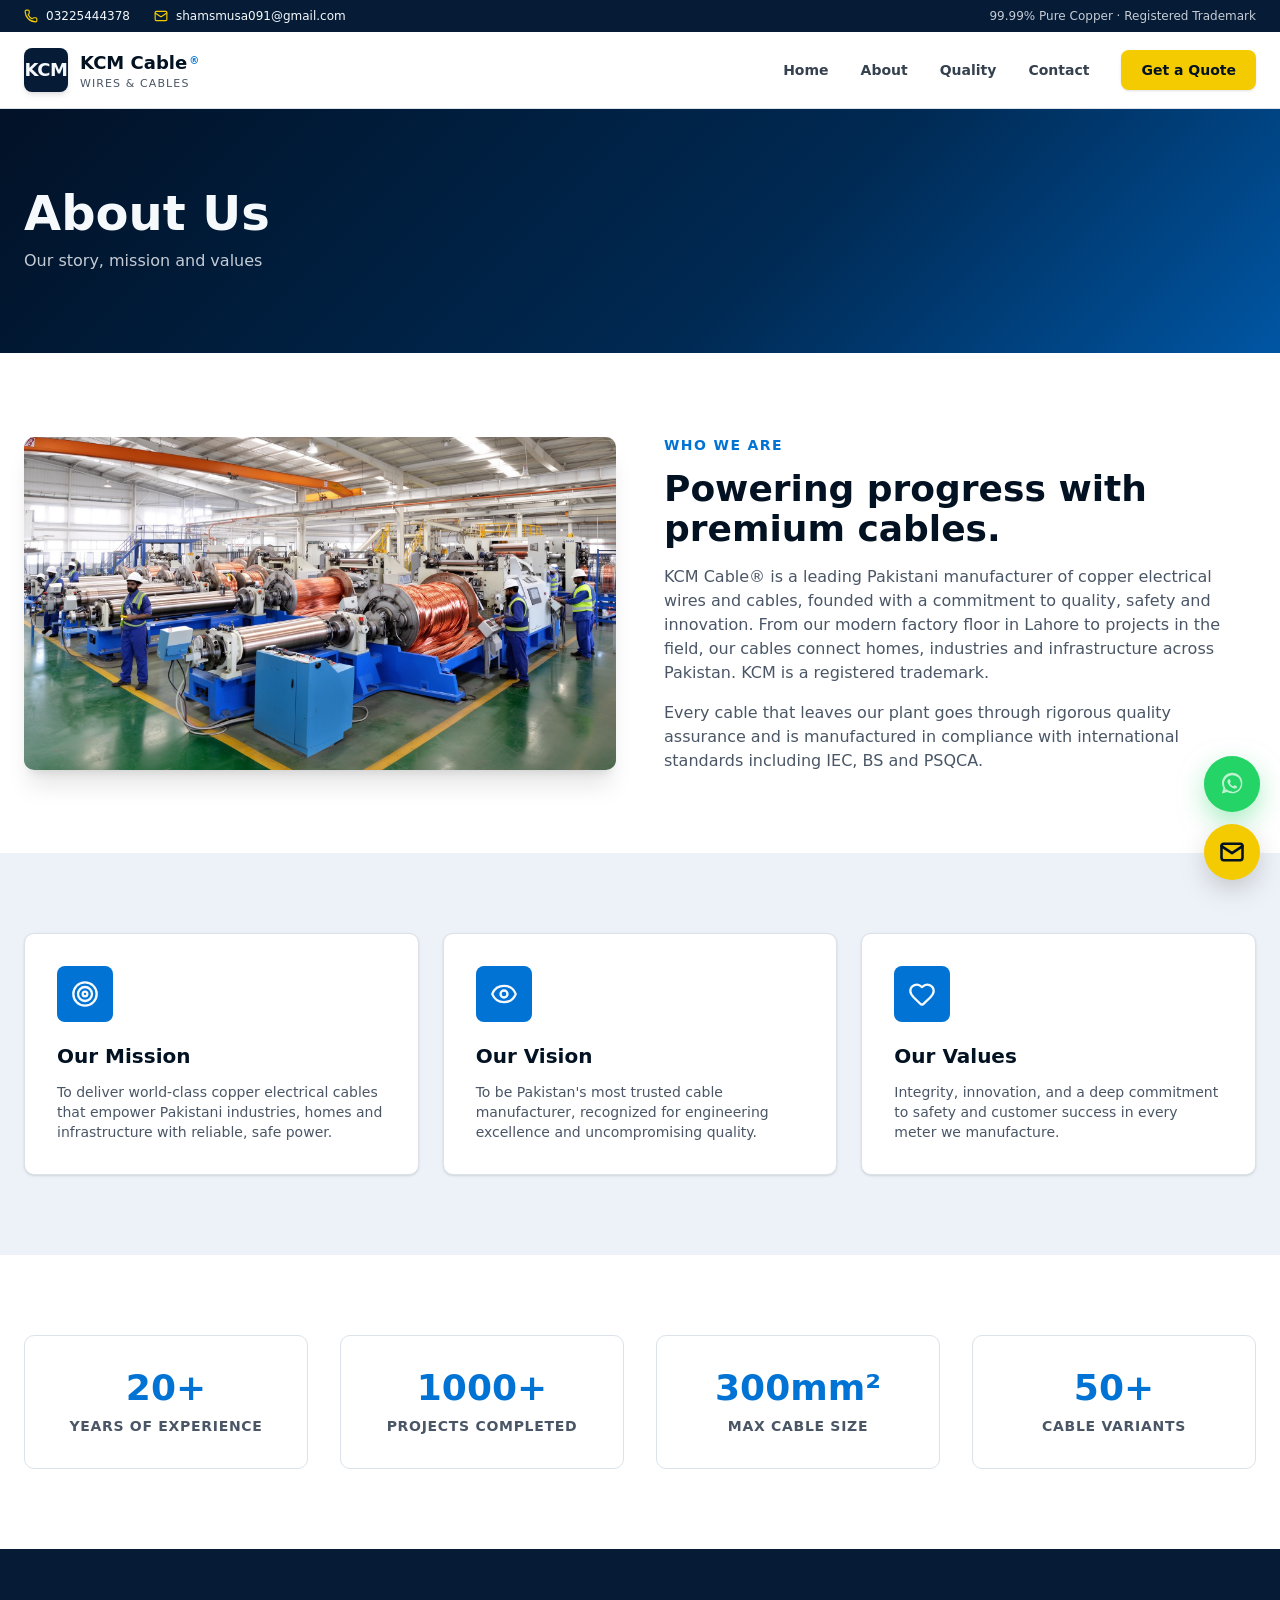
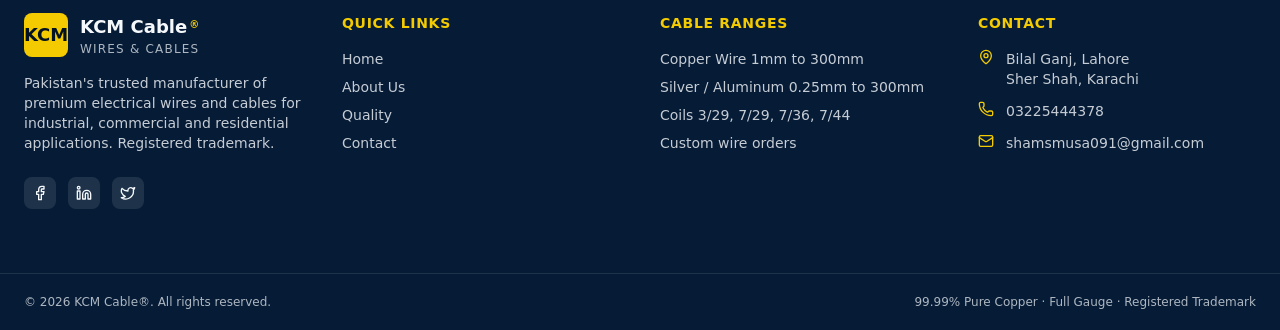
==== about.html @ 4ae83567 "Add files via upload" ====
<!DOCTYPE html>
<html lang="en" data-tsd-source="/src/routes/__root.tsx:65:5"><head data-tsd-source="/src/routes/__root.tsx:66:7"><meta charset="utf-8"><meta name="viewport" content="width=device-width, initial-scale=1"><title>About KCM Cable® — Our Story &amp; Mission</title><meta name="author" content="Lovable"><meta name="google-site-verification" content="dXcrU3qrMHnXOo8D0hvcqdh7m6MIV_Lym0tZk9ZbYNw"><meta property="og:type" content="website"><meta name="twitter:card" content="summary"><meta name="twitter:site" content="@Lovable"><meta name="description" content="Learn about KCM Cable® — over two decades manufacturing premium copper wires and cables in Pakistan for industrial, commercial and residential customers."><meta property="og:title" content="About KCM Cable®"><meta property="og:description" content="Over two decades of premium cable manufacturing."><meta property="og:image" content="assets/factory.jpg"><link rel="icon" type="image/png" href="assets/favicon.png"><link rel="stylesheet" href="styles.css"></head><body data-tsd-source="/src/routes/__root.tsx:69:7"><!--$--><div class="min-h-screen bg-background" data-tsd-source="/src/routes/about.tsx:26:5"><header class="sticky top-0 z-50 w-full" data-tsd-source="/src/components/site-header.tsx:18:5"><div class="hidden bg-primary text-primary-foreground md:block" data-tsd-source="/src/components/site-header.tsx:20:7"><div class="mx-auto flex max-w-7xl items-center justify-between px-6 py-2 text-xs" data-tsd-source="/src/components/site-header.tsx:21:9"><div class="flex items-center gap-6" data-tsd-source="/src/components/site-header.tsx:22:11"><span class="flex items-center gap-2" data-tsd-source="/src/components/site-header.tsx:23:13"><svg xmlns="http://www.w3.org/2000/svg" width="24" height="24" viewBox="0 0 24 24" fill="none" stroke="currentColor" stroke-width="2" stroke-linecap="round" stroke-linejoin="round" class="lucide lucide-phone h-3.5 w-3.5 text-accent" aria-hidden="true" data-tsd-source="/src/components/site-header.tsx:24:15"><path d="M13.832 16.568a1 1 0 0 0 1.213-.303l.355-.465A2 2 0 0 1 17 15h3a2 2 0 0 1 2 2v3a2 2 0 0 1-2 2A18 18 0 0 1 2 4a2 2 0 0 1 2-2h3a2 2 0 0 1 2 2v3a2 2 0 0 1-.8 1.6l-.468.351a1 1 0 0 0-.292 1.233 14 14 0 0 0 6.392 6.384"></path></svg>03225444378</span><span class="flex items-center gap-2" data-tsd-source="/src/components/site-header.tsx:27:13"><svg xmlns="http://www.w3.org/2000/svg" width="24" height="24" viewBox="0 0 24 24" fill="none" stroke="currentColor" stroke-width="2" stroke-linecap="round" stroke-linejoin="round" class="lucide lucide-mail h-3.5 w-3.5 text-accent" aria-hidden="true" data-tsd-source="/src/components/site-header.tsx:28:15"><path d="m22 7-8.991 5.727a2 2 0 0 1-2.009 0L2 7"></path><rect x="2" y="4" width="20" height="16" rx="2"></rect></svg>shamsmusa091@gmail.com</span></div><span class="text-primary-foreground/80" data-tsd-source="/src/components/site-header.tsx:32:11">99.99% Pure Copper · Registered Trademark</span></div></div><div class="border-b border-border bg-background/95 backdrop-blur supports-[backdrop-filter]:bg-background/80" data-tsd-source="/src/components/site-header.tsx:39:7"><div class="mx-auto flex max-w-7xl items-center justify-between px-6 py-4" data-tsd-source="/src/components/site-header.tsx:40:9"><a data-tsd-source="/src/components/site-header.tsx:41:11" href="index.html" class="flex items-center gap-3"><div class="flex h-11 w-11 items-center justify-center rounded-md bg-primary text-primary-foreground shadow-md" data-tsd-source="/src/components/site-header.tsx:42:13"><span class="text-lg font-black tracking-tight" data-tsd-source="/src/components/site-header.tsx:43:15">KCM</span></div><div class="leading-tight" data-tsd-source="/src/components/site-header.tsx:45:13"><div class="text-lg font-bold text-foreground" data-tsd-source="/src/components/site-header.tsx:46:15">KCM Cable<sup class="ml-0.5 text-[10px] font-bold text-brand" data-tsd-source="/src/components/site-header.tsx:47:26">®</sup></div><div class="text-[11px] uppercase tracking-widest text-muted-foreground" data-tsd-source="/src/components/site-header.tsx:49:15">Wires &amp; Cables</div></div></a><nav class="hidden items-center gap-8 lg:flex" data-tsd-source="/src/components/site-header.tsx:55:11"><a data-tsd-source="/src/components/site-header.tsx:57:15" href="index.html" class="text-sm font-semibold text-foreground/80 transition-colors hover:text-brand">Home</a><a data-tsd-source="/src/components/site-header.tsx:57:15" class="text-sm font-semibold text-foreground/80 transition-colors hover:text-brand text-brand" href="about.html" data-status="active" aria-current="page">About</a><a data-tsd-source="/src/components/site-header.tsx:57:15" href="quality.html" class="text-sm font-semibold text-foreground/80 transition-colors hover:text-brand">Quality</a><a data-tsd-source="/src/components/site-header.tsx:57:15" href="contact.html" class="text-sm font-semibold text-foreground/80 transition-colors hover:text-brand">Contact</a><a data-tsd-source="/src/components/site-header.tsx:67:13" href="quote.html" class="rounded-md bg-accent px-5 py-2.5 text-sm font-bold text-accent-foreground shadow-sm transition-all hover:brightness-95">Get a Quote</a></nav><button type="button" aria-label="Toggle menu" class="rounded-md p-2 text-foreground lg:hidden" data-tsd-source="/src/components/site-header.tsx:75:11"><svg xmlns="http://www.w3.org/2000/svg" width="24" height="24" viewBox="0 0 24 24" fill="none" stroke="currentColor" stroke-width="2" stroke-linecap="round" stroke-linejoin="round" class="lucide lucide-menu h-6 w-6" aria-hidden="true" data-tsd-source="/src/components/site-header.tsx:81:49"><path d="M4 5h16"></path><path d="M4 12h16"></path><path d="M4 19h16"></path></svg></button></div></div></header><section class="text-primary-foreground" style="background:var(--gradient-hero)" data-tsd-source="/src/routes/about.tsx:87:5"><div class="mx-auto max-w-7xl px-6 py-16 md:py-20" data-tsd-source="/src/routes/about.tsx:91:7"><h1 class="text-4xl font-black md:text-5xl" data-tsd-source="/src/routes/about.tsx:92:9">About Us</h1><p class="mt-3 text-primary-foreground/80" data-tsd-source="/src/routes/about.tsx:93:9">Our story, mission and values</p></div></section><section class="mx-auto max-w-7xl px-6 py-20" data-tsd-source="/src/routes/about.tsx:30:7"><div class="grid items-center gap-12 lg:grid-cols-2" data-tsd-source="/src/routes/about.tsx:31:9"><img src="assets/factory.jpg" alt="Factory" loading="lazy" width="1600" height="900" class="rounded-lg shadow-xl" data-tsd-source="/src/routes/about.tsx:32:11"><div data-tsd-source="/src/routes/about.tsx:40:11"><span class="text-sm font-bold uppercase tracking-widest text-brand" data-tsd-source="/src/routes/about.tsx:41:13">Who We Are</span><h2 class="mt-3 text-3xl font-black text-foreground md:text-4xl" data-tsd-source="/src/routes/about.tsx:44:13">Powering progress with premium cables.</h2><p class="mt-4 text-muted-foreground" data-tsd-source="/src/routes/about.tsx:47:13">KCM Cable® is a leading Pakistani manufacturer of copper electrical wires and cables, founded with a commitment to quality, safety and innovation. From our modern factory floor in Lahore to projects in the field, our cables connect homes, industries and infrastructure across Pakistan. KCM is a registered trademark.</p><p class="mt-4 text-muted-foreground" data-tsd-source="/src/routes/about.tsx:54:13">Every cable that leaves our plant goes through rigorous quality assurance and is manufactured in compliance with international standards including IEC, BS and PSQCA.</p></div></div></section><section class="bg-secondary" data-tsd-source="/src/routes/about.tsx:63:7"><div class="mx-auto grid max-w-7xl gap-6 px-6 py-20 md:grid-cols-3" data-tsd-source="/src/routes/about.tsx:64:9"><div class="rounded-lg border border-border bg-card p-8 shadow-sm" data-tsd-source="/src/routes/about.tsx:101:5"><div class="flex h-14 w-14 items-center justify-center rounded-md bg-brand text-brand-foreground" data-tsd-source="/src/routes/about.tsx:102:7"><svg xmlns="http://www.w3.org/2000/svg" width="24" height="24" viewBox="0 0 24 24" fill="none" stroke="currentColor" stroke-width="2" stroke-linecap="round" stroke-linejoin="round" class="lucide lucide-target h-7 w-7" aria-hidden="true"><circle cx="12" cy="12" r="10"></circle><circle cx="12" cy="12" r="6"></circle><circle cx="12" cy="12" r="2"></circle></svg></div><h3 class="mt-5 text-xl font-bold text-foreground" data-tsd-source="/src/routes/about.tsx:105:7">Our Mission</h3><p class="mt-3 text-sm text-muted-foreground" data-tsd-source="/src/routes/about.tsx:106:7">To deliver world-class copper electrical cables that empower Pakistani industries, homes and infrastructure with reliable, safe power.</p></div><div class="rounded-lg border border-border bg-card p-8 shadow-sm" data-tsd-source="/src/routes/about.tsx:101:5"><div class="flex h-14 w-14 items-center justify-center rounded-md bg-brand text-brand-foreground" data-tsd-source="/src/routes/about.tsx:102:7"><svg xmlns="http://www.w3.org/2000/svg" width="24" height="24" viewBox="0 0 24 24" fill="none" stroke="currentColor" stroke-width="2" stroke-linecap="round" stroke-linejoin="round" class="lucide lucide-eye h-7 w-7" aria-hidden="true"><path d="M2.062 12.348a1 1 0 0 1 0-.696 10.75 10.75 0 0 1 19.876 0 1 1 0 0 1 0 .696 10.75 10.75 0 0 1-19.876 0"></path><circle cx="12" cy="12" r="3"></circle></svg></div><h3 class="mt-5 text-xl font-bold text-foreground" data-tsd-source="/src/routes/about.tsx:105:7">Our Vision</h3><p class="mt-3 text-sm text-muted-foreground" data-tsd-source="/src/routes/about.tsx:106:7">To be Pakistan's most trusted cable manufacturer, recognized for engineering excellence and uncompromising quality.</p></div><div class="rounded-lg border border-border bg-card p-8 shadow-sm" data-tsd-source="/src/routes/about.tsx:101:5"><div class="flex h-14 w-14 items-center justify-center rounded-md bg-brand text-brand-foreground" data-tsd-source="/src/routes/about.tsx:102:7"><svg xmlns="http://www.w3.org/2000/svg" width="24" height="24" viewBox="0 0 24 24" fill="none" stroke="currentColor" stroke-width="2" stroke-linecap="round" stroke-linejoin="round" class="lucide lucide-heart h-7 w-7" aria-hidden="true"><path d="M2 9.5a5.5 5.5 0 0 1 9.591-3.676.56.56 0 0 0 .818 0A5.49 5.49 0 0 1 22 9.5c0 2.29-1.5 4-3 5.5l-5.492 5.313a2 2 0 0 1-3 .019L5 15c-1.5-1.5-3-3.2-3-5.5"></path></svg></div><h3 class="mt-5 text-xl font-bold text-foreground" data-tsd-source="/src/routes/about.tsx:105:7">Our Values</h3><p class="mt-3 text-sm text-muted-foreground" data-tsd-source="/src/routes/about.tsx:106:7">Integrity, innovation, and a deep commitment to safety and customer success in every meter we manufacture.</p></div></div></section><section class="mx-auto max-w-7xl px-6 py-20" data-tsd-source="/src/routes/about.tsx:71:7"><div class="grid gap-8 text-center md:grid-cols-4" data-tsd-source="/src/routes/about.tsx:72:9"><div class="rounded-lg border border-border bg-card p-8" data-tsd-source="/src/routes/about.tsx:113:5"><div class="text-4xl font-black text-brand" data-tsd-source="/src/routes/about.tsx:114:7">20+</div><div class="mt-2 text-sm font-semibold uppercase tracking-wider text-muted-foreground" data-tsd-source="/src/routes/about.tsx:115:7">Years of Experience</div></div><div class="rounded-lg border border-border bg-card p-8" data-tsd-source="/src/routes/about.tsx:113:5"><div class="text-4xl font-black text-brand" data-tsd-source="/src/routes/about.tsx:114:7">1000+</div><div class="mt-2 text-sm font-semibold uppercase tracking-wider text-muted-foreground" data-tsd-source="/src/routes/about.tsx:115:7">Projects Completed</div></div><div class="rounded-lg border border-border bg-card p-8" data-tsd-source="/src/routes/about.tsx:113:5"><div class="text-4xl font-black text-brand" data-tsd-source="/src/routes/about.tsx:114:7">300mm²</div><div class="mt-2 text-sm font-semibold uppercase tracking-wider text-muted-foreground" data-tsd-source="/src/routes/about.tsx:115:7">Max Cable Size</div></div><div class="rounded-lg border border-border bg-card p-8" data-tsd-source="/src/routes/about.tsx:113:5"><div class="text-4xl font-black text-brand" data-tsd-source="/src/routes/about.tsx:114:7">50+</div><div class="mt-2 text-sm font-semibold uppercase tracking-wider text-muted-foreground" data-tsd-source="/src/routes/about.tsx:115:7">Cable Variants</div></div></div></section><footer class="bg-primary text-primary-foreground" data-tsd-source="/src/components/site-footer.tsx:8:5"><div class="mx-auto grid max-w-7xl gap-10 px-6 py-16 md:grid-cols-4" data-tsd-source="/src/components/site-footer.tsx:9:7"><div class="space-y-4" data-tsd-source="/src/components/site-footer.tsx:10:9"><div class="flex items-center gap-3" data-tsd-source="/src/components/site-footer.tsx:11:11"><div class="flex h-11 w-11 items-center justify-center rounded-md bg-accent text-accent-foreground" data-tsd-source="/src/components/site-footer.tsx:12:13"><span class="text-lg font-black" data-tsd-source="/src/components/site-footer.tsx:13:15">KCM</span></div><div data-tsd-source="/src/components/site-footer.tsx:15:13"><div class="text-lg font-bold" data-tsd-source="/src/components/site-footer.tsx:16:15">KCM Cable<sup class="ml-0.5 text-[10px] font-bold text-accent" data-tsd-source="/src/components/site-footer.tsx:17:26">®</sup></div><div class="text-xs uppercase tracking-widest text-primary-foreground/70" data-tsd-source="/src/components/site-footer.tsx:19:15">Wires &amp; Cables</div></div></div><p class="text-sm text-primary-foreground/80" data-tsd-source="/src/components/site-footer.tsx:24:11">Pakistan's trusted manufacturer of premium electrical wires and cables for industrial, commercial and residential applications. Registered trademark.</p><div class="flex gap-3 pt-2" data-tsd-source="/src/components/site-footer.tsx:28:11"><a href="#" aria-label="Facebook" class="rounded-md bg-white/10 p-2 hover:bg-accent hover:text-accent-foreground transition-colors" data-tsd-source="/src/components/site-footer.tsx:29:13"><svg xmlns="http://www.w3.org/2000/svg" width="24" height="24" viewBox="0 0 24 24" fill="none" stroke="currentColor" stroke-width="2" stroke-linecap="round" stroke-linejoin="round" class="lucide lucide-facebook h-4 w-4" aria-hidden="true" data-tsd-source="/src/components/site-footer.tsx:30:15"><path d="M18 2h-3a5 5 0 0 0-5 5v3H7v4h3v8h4v-8h3l1-4h-4V7a1 1 0 0 1 1-1h3z"></path></svg></a><a href="#" aria-label="LinkedIn" class="rounded-md bg-white/10 p-2 hover:bg-accent hover:text-accent-foreground transition-colors" data-tsd-source="/src/components/site-footer.tsx:32:13"><svg xmlns="http://www.w3.org/2000/svg" width="24" height="24" viewBox="0 0 24 24" fill="none" stroke="currentColor" stroke-width="2" stroke-linecap="round" stroke-linejoin="round" class="lucide lucide-linkedin h-4 w-4" aria-hidden="true" data-tsd-source="/src/components/site-footer.tsx:33:15"><path d="M16 8a6 6 0 0 1 6 6v7h-4v-7a2 2 0 0 0-2-2 2 2 0 0 0-2 2v7h-4v-7a6 6 0 0 1 6-6z"></path><rect width="4" height="12" x="2" y="9"></rect><circle cx="4" cy="4" r="2"></circle></svg></a><a href="#" aria-label="Twitter" class="rounded-md bg-white/10 p-2 hover:bg-accent hover:text-accent-foreground transition-colors" data-tsd-source="/src/components/site-footer.tsx:35:13"><svg xmlns="http://www.w3.org/2000/svg" width="24" height="24" viewBox="0 0 24 24" fill="none" stroke="currentColor" stroke-width="2" stroke-linecap="round" stroke-linejoin="round" class="lucide lucide-twitter h-4 w-4" aria-hidden="true" data-tsd-source="/src/components/site-footer.tsx:36:15"><path d="M22 4s-.7 2.1-2 3.4c1.6 10-9.4 17.3-18 11.6 2.2.1 4.4-.6 6-2C3 15.5.5 9.6 3 5c2.2 2.6 5.6 4.1 9 4-.9-4.2 4-6.6 7-3.8 1.1 0 3-1.2 3-1.2z"></path></svg></a></div></div><div data-tsd-source="/src/components/site-footer.tsx:41:9"><h3 class="mb-4 text-sm font-bold uppercase tracking-wider text-accent" data-tsd-source="/src/components/site-footer.tsx:42:11">Quick Links</h3><ul class="space-y-2 text-sm text-primary-foreground/80" data-tsd-source="/src/components/site-footer.tsx:45:11"><li data-tsd-source="/src/components/site-footer.tsx:46:13"><a data-tsd-source="/src/components/site-footer.tsx:46:17" href="index.html" class="hover:text-accent">Home</a></li><li data-tsd-source="/src/components/site-footer.tsx:47:13"><a data-tsd-source="/src/components/site-footer.tsx:47:17" class="hover:text-accent active" href="about.html" data-status="active" aria-current="page">About Us</a></li><li data-tsd-source="/src/components/site-footer.tsx:48:13"><a data-tsd-source="/src/components/site-footer.tsx:48:17" href="quality.html" class="hover:text-accent">Quality</a></li><li data-tsd-source="/src/components/site-footer.tsx:49:13"><a data-tsd-source="/src/components/site-footer.tsx:49:17" href="contact.html" class="hover:text-accent">Contact</a></li></ul></div><div data-tsd-source="/src/components/site-footer.tsx:53:9"><h3 class="mb-4 text-sm font-bold uppercase tracking-wider text-accent" data-tsd-source="/src/components/site-footer.tsx:54:11">Cable Ranges</h3><ul class="space-y-2 text-sm text-primary-foreground/80" data-tsd-source="/src/components/site-footer.tsx:57:11"><li data-tsd-source="/src/components/site-footer.tsx:58:13">Copper Wire 1mm to 300mm</li><li data-tsd-source="/src/components/site-footer.tsx:59:13">Silver / Aluminum 0.25mm to 300mm</li><li data-tsd-source="/src/components/site-footer.tsx:60:13">Coils 3/29, 7/29, 7/36, 7/44</li><li data-tsd-source="/src/components/site-footer.tsx:61:13">Custom wire orders</li></ul></div><div data-tsd-source="/src/components/site-footer.tsx:65:9"><h3 class="mb-4 text-sm font-bold uppercase tracking-wider text-accent" data-tsd-source="/src/components/site-footer.tsx:66:11">Contact</h3><ul class="space-y-3 text-sm text-primary-foreground/80" data-tsd-source="/src/components/site-footer.tsx:69:11"><li class="flex gap-3" data-tsd-source="/src/components/site-footer.tsx:70:13"><svg xmlns="http://www.w3.org/2000/svg" width="24" height="24" viewBox="0 0 24 24" fill="none" stroke="currentColor" stroke-width="2" stroke-linecap="round" stroke-linejoin="round" class="lucide lucide-map-pin h-4 w-4 shrink-0 text-accent" aria-hidden="true" data-tsd-source="/src/components/site-footer.tsx:71:15"><path d="M20 10c0 4.993-5.539 10.193-7.399 11.799a1 1 0 0 1-1.202 0C9.539 20.193 4 14.993 4 10a8 8 0 0 1 16 0"></path><circle cx="12" cy="10" r="3"></circle></svg><span data-tsd-source="/src/components/site-footer.tsx:72:15">Bilal Ganj, Lahore<br data-tsd-source="/src/components/site-footer.tsx:74:45">Sher Shah, Karachi</span></li><li class="flex gap-3" data-tsd-source="/src/components/site-footer.tsx:77:13"><svg xmlns="http://www.w3.org/2000/svg" width="24" height="24" viewBox="0 0 24 24" fill="none" stroke="currentColor" stroke-width="2" stroke-linecap="round" stroke-linejoin="round" class="lucide lucide-phone h-4 w-4 shrink-0 text-accent" aria-hidden="true" data-tsd-source="/src/components/site-footer.tsx:78:15"><path d="M13.832 16.568a1 1 0 0 0 1.213-.303l.355-.465A2 2 0 0 1 17 15h3a2 2 0 0 1 2 2v3a2 2 0 0 1-2 2A18 18 0 0 1 2 4a2 2 0 0 1 2-2h3a2 2 0 0 1 2 2v3a2 2 0 0 1-.8 1.6l-.468.351a1 1 0 0 0-.292 1.233 14 14 0 0 0 6.392 6.384"></path></svg>03225444378</li><li class="flex gap-3" data-tsd-source="/src/components/site-footer.tsx:81:13"><svg xmlns="http://www.w3.org/2000/svg" width="24" height="24" viewBox="0 0 24 24" fill="none" stroke="currentColor" stroke-width="2" stroke-linecap="round" stroke-linejoin="round" class="lucide lucide-mail h-4 w-4 shrink-0 text-accent" aria-hidden="true" data-tsd-source="/src/components/site-footer.tsx:82:15"><path d="m22 7-8.991 5.727a2 2 0 0 1-2.009 0L2 7"></path><rect x="2" y="4" width="20" height="16" rx="2"></rect></svg>shamsmusa091@gmail.com</li></ul></div></div><div class="border-t border-white/10" data-tsd-source="/src/components/site-footer.tsx:89:7"><div class="mx-auto flex max-w-7xl flex-col items-center justify-between gap-2 px-6 py-5 text-xs text-primary-foreground/70 md:flex-row" data-tsd-source="/src/components/site-footer.tsx:90:9"><span data-tsd-source="/src/components/site-footer.tsx:91:11">© <!-- -->2026<!-- --> <!-- -->KCM Cable®<!-- -->. All rights reserved.</span><span data-tsd-source="/src/components/site-footer.tsx:92:11">99.99% Pure Copper · Full Gauge · Registered Trademark</span></div></div></footer></div><!--/$--><div class="fixed bottom-5 right-5 z-50 flex flex-col gap-3" data-tsd-source="/src/components/whatsapp-button.tsx:14:5"><a href="https://wa.me/923225444378?text=Hello%20KCM%20Cable%2C%20I'd%20like%20to%20enquire%20about%20your%20wires." target="_blank" rel="noopener noreferrer" aria-label="Chat on WhatsApp" class="relative flex h-14 w-14 items-center justify-center rounded-full bg-[#25D366] text-white shadow-2xl transition-transform hover:scale-110" style="box-shadow:0 10px 30px -5px rgba(37,211,102,0.6)" data-tsd-source="/src/components/whatsapp-button.tsx:15:7"><svg viewBox="0 0 32 32" class="h-7 w-7" fill="currentColor" aria-hidden="true" data-tsd-source="/src/components/whatsapp-button.tsx:24:9"><path d="M19.11 17.205c-.372 0-1.088 1.39-1.518 1.39a.63.63 0 0 1-.315-.1c-.802-.402-1.504-.817-2.163-1.447-.545-.516-1.146-1.29-1.46-1.963a.426.426 0 0 1-.073-.215c0-.33.99-.945.99-1.49 0-.143-.73-2.09-.832-2.335-.143-.372-.214-.487-.6-.487-.187 0-.36-.043-.53-.043-.302 0-.53.115-.746.315-.688.645-1.032 1.318-1.06 2.264v.114c-.015.99.472 1.977 1.017 2.78 1.23 1.82 2.506 3.41 4.554 4.34.616.287 2.035.888 2.722.888.817 0 2.15-.515 2.478-1.318.13-.33.187-.66.13-1.046-.13-.5-2.078-1.46-2.593-1.46zM16.222 24.5c-2.65 0-5.07-1.073-6.815-2.823L7.5 23.027l1.18-1.85a9.617 9.617 0 0 1-1.84-5.673c0-5.31 4.32-9.626 9.62-9.626 2.586 0 5.013 1.005 6.838 2.832a9.567 9.567 0 0 1 2.84 6.815c-.005 5.31-4.32 9.605-9.916 9.605zm0-21.225c-6.408 0-11.62 5.21-11.62 11.617 0 2.05.54 4.06 1.564 5.83l-1.79 6.103 6.244-1.625a11.55 11.55 0 0 0 5.604 1.43c6.408 0 11.62-5.214 11.62-11.625S22.62 3.275 16.22 3.275z" data-tsd-source="/src/components/whatsapp-button.tsx:25:11"></path></svg><span class="absolute inline-flex h-full w-full animate-ping rounded-full bg-[#25D366] opacity-30" data-tsd-source="/src/components/whatsapp-button.tsx:27:9"></span></a><a href="mailto:shamsmusa091@gmail.com?subject=Enquiry%20%E2%80%94%20KCM%20Cable&amp;body=Hello%20KCM%20Cable%2C%20I'd%20like%20to%20enquire%20about%20your%20wires." aria-label="Email us" class="relative flex h-14 w-14 items-center justify-center rounded-full bg-accent text-accent-foreground shadow-2xl transition-transform hover:scale-110" style="box-shadow:0 10px 30px -5px rgba(0,0,0,0.25)" data-tsd-source="/src/components/whatsapp-button.tsx:29:7"><svg viewBox="0 0 24 24" class="h-7 w-7" fill="none" stroke="currentColor" stroke-width="2.2" stroke-linecap="round" stroke-linejoin="round" aria-hidden="true" data-tsd-source="/src/components/whatsapp-button.tsx:36:9"><rect x="3" y="5" width="18" height="14" rx="2" data-tsd-source="/src/components/whatsapp-button.tsx:37:11"></rect><path d="m3 7 9 6 9-6" data-tsd-source="/src/components/whatsapp-button.tsx:38:11"></path></svg></a></div></body></html>
---- styles.css ----
@layer properties {
  @supports (((-webkit-hyphens: none)) and (not (margin-trim: inline))) or ((-moz-orient: inline) and (not (color: rgb(from red r g b)))) {
  *, ::before, ::after, ::backdrop { --tw-translate-x: 0; --tw-translate-y: 0; --tw-translate-z: 0; --tw-rotate-x: initial; --tw-rotate-y: initial; --tw-rotate-z: initial; --tw-skew-x: initial; --tw-skew-y: initial; --tw-space-y-reverse: 0; --tw-space-x-reverse: 0; --tw-border-style: solid; --tw-leading: initial; --tw-font-weight: initial; --tw-tracking: initial; --tw-ordinal: initial; --tw-slashed-zero: initial; --tw-numeric-figure: initial; --tw-numeric-spacing: initial; --tw-numeric-fraction: initial; --tw-shadow: 0 0 #0000; --tw-shadow-color: initial; --tw-shadow-alpha: 100%; --tw-inset-shadow: 0 0 #0000; --tw-inset-shadow-color: initial; --tw-inset-shadow-alpha: 100%; --tw-ring-color: initial; --tw-ring-shadow: 0 0 #0000; --tw-inset-ring-color: initial; --tw-inset-ring-shadow: 0 0 #0000; --tw-ring-inset: initial; --tw-ring-offset-width: 0px; --tw-ring-offset-color: #fff; --tw-ring-offset-shadow: 0 0 #0000; --tw-outline-style: solid; --tw-backdrop-blur: initial; --tw-backdrop-brightness: initial; --tw-backdrop-contrast: initial; --tw-backdrop-grayscale: initial; --tw-backdrop-hue-rotate: initial; --tw-backdrop-invert: initial; --tw-backdrop-opacity: initial; --tw-backdrop-saturate: initial; --tw-backdrop-sepia: initial; --tw-duration: initial; --tw-ease: initial; --tw-scale-x: 1; --tw-scale-y: 1; --tw-scale-z: 1; --tw-content: ""; --tw-blur: initial; --tw-brightness: initial; --tw-contrast: initial; --tw-grayscale: initial; --tw-hue-rotate: initial; --tw-invert: initial; --tw-opacity: initial; --tw-saturate: initial; --tw-sepia: initial; --tw-drop-shadow: initial; --tw-drop-shadow-color: initial; --tw-drop-shadow-alpha: 100%; --tw-drop-shadow-size: initial; --tw-animation-delay: 0s; --tw-animation-direction: normal; --tw-animation-duration: initial; --tw-animation-fill-mode: none; --tw-animation-iteration-count: 1; --tw-enter-blur: 0; --tw-enter-opacity: 1; --tw-enter-rotate: 0; --tw-enter-scale: 1; --tw-enter-translate-x: 0; --tw-enter-translate-y: 0; --tw-exit-blur: 0; --tw-exit-opacity: 1; --tw-exit-rotate: 0; --tw-exit-scale: 1; --tw-exit-translate-x: 0; --tw-exit-translate-y: 0; }
}
}
@layer theme {
  :root, :host { --font-sans: ui-sans-serif, system-ui, sans-serif, "Apple Color Emoji",
      "Segoe UI Emoji", "Segoe UI Symbol", "Noto Color Emoji"; --font-mono: ui-monospace, SFMono-Regular, Menlo, Monaco, Consolas, "Liberation Mono",
      "Courier New", monospace; --color-black: #000; --color-white: #fff; --spacing: .25rem; --container-sm: 24rem; --container-md: 28rem; --container-lg: 32rem; --container-2xl: 42rem; --container-3xl: 48rem; --container-4xl: 56rem; --container-6xl: 72rem; --container-7xl: 80rem; --text-xs: .75rem; --text-xs--line-height: calc(1 / .75); --text-sm: .875rem; --text-sm--line-height: calc(1.25 / .875); --text-base: 1rem; --text-base--line-height: calc(1.5 / 1); --text-lg: 1.125rem; --text-lg--line-height: calc(1.75 / 1.125); --text-xl: 1.25rem; --text-xl--line-height: calc(1.75 / 1.25); --text-2xl: 1.5rem; --text-2xl--line-height: calc(2 / 1.5); --text-3xl: 1.875rem; --text-3xl--line-height: calc(2.25 / 1.875); --text-4xl: 2.25rem; --text-4xl--line-height: calc(2.5 / 2.25); --text-5xl: 3rem; --text-5xl--line-height: 1; --text-6xl: 3.75rem; --text-6xl--line-height: 1; --text-7xl: 4.5rem; --text-7xl--line-height: 1; --font-weight-normal: 400; --font-weight-medium: 500; --font-weight-semibold: 600; --font-weight-bold: 700; --font-weight-black: 900; --tracking-tight: -.025em; --tracking-wider: .05em; --tracking-widest: .1em; --leading-tight: 1.25; --leading-relaxed: 1.625; --ease-in-out: cubic-bezier(.4, 0, .2, 1); --animate-spin: spin 1s linear infinite; --animate-ping: ping 1s cubic-bezier(0, 0, .2, 1) infinite; --animate-pulse: pulse 2s cubic-bezier(.4, 0, .6, 1) infinite; --aspect-video: 16 / 9; --default-transition-duration: .15s; --default-transition-timing-function: cubic-bezier(.4, 0, .2, 1); --default-font-family: var(--font-sans); --default-mono-font-family: var(--font-mono); --color-background: var(--background); --color-foreground: var(--foreground); --color-border: var(--border); }
}
@layer base {
  *, ::after, ::before, ::backdrop { box-sizing: border-box; border: 0px solid; margin: 0px; padding: 0px; }
  ::file-selector-button { box-sizing: border-box; border: 0px solid; margin: 0px; padding: 0px; }
  html, :host { text-size-adjust: 100%; tab-size: 4; line-height: 1.5; font-family: var(--default-font-family, ui-sans-serif, system-ui, sans-serif, "Apple Color Emoji", "Segoe UI Emoji", "Segoe UI Symbol", "Noto Color Emoji"); font-feature-settings: var(--default-font-feature-settings, normal); font-variation-settings: var(--default-font-variation-settings, normal); -webkit-tap-highlight-color: transparent; }
  hr { height: 0px; color: inherit; border-top-width: 1px; }
  abbr:where([title]) { text-decoration: underline dotted; }
  h1, h2, h3, h4, h5, h6 { font-size: inherit; font-weight: inherit; }
  a { color: inherit; text-decoration: inherit; }
  b, strong { font-weight: bolder; }
  code, kbd, samp, pre { font-family: var(--default-mono-font-family, ui-monospace, SFMono-Regular, Menlo, Monaco, Consolas, "Liberation Mono", "Courier New", monospace); font-feature-settings: var(--default-mono-font-feature-settings, normal); font-variation-settings: var(--default-mono-font-variation-settings, normal); font-size: 1em; }
  small { font-size: 80%; }
  sub, sup { vertical-align: baseline; font-size: 75%; line-height: 0; position: relative; }
  sub { bottom: -0.25em; }
  sup { top: -0.5em; }
  table { text-indent: 0px; border-color: inherit; border-collapse: collapse; }
  progress { vertical-align: baseline; }
  summary { display: list-item; }
  ol, ul, menu { list-style: none; }
  img, svg, video, canvas, audio, iframe, embed, object { vertical-align: middle; display: block; }
  img, video { max-width: 100%; height: auto; }
  button, input, select, optgroup, textarea { font: inherit; letter-spacing: inherit; color: inherit; opacity: 1; background-color: rgba(0, 0, 0, 0); border-radius: 0px; }
  ::file-selector-button { font: inherit; letter-spacing: inherit; color: inherit; opacity: 1; background-color: rgba(0, 0, 0, 0); border-radius: 0px; }
  :where(select:is([multiple], [size])) optgroup { font-weight: bolder; }
  :where(select:is([multiple], [size])) optgroup option { padding-inline-start: 20px; }
  ::file-selector-button { margin-inline-end: 4px; }
  ::placeholder { opacity: 1; }
  @supports (not ((-webkit-appearance: -apple-pay-button))) or (contain-intrinsic-size: 1px) {
  ::placeholder { color: currentcolor; }
  @supports (color: color-mix(in lab, red, red)) {
  ::placeholder { color: color-mix(in oklab, currentcolor, transparent); }
}
}
  textarea { resize: vertical; }
  ::-webkit-search-decoration { appearance: none; }
  ::-webkit-date-and-time-value { min-height: 1lh; text-align: inherit; }
  ::-webkit-datetime-edit { display: inline-flex; }
  ::-webkit-datetime-edit-fields-wrapper { padding: 0px; }
  ::-webkit-datetime-edit { padding-block: 0px; }
  ::-webkit-datetime-edit-year-field { padding-block: 0px; }
  ::-webkit-datetime-edit-month-field { padding-block: 0px; }
  ::-webkit-datetime-edit-day-field { padding-block: 0px; }
  ::-webkit-datetime-edit-hour-field { padding-block: 0px; }
  ::-webkit-datetime-edit-minute-field { padding-block: 0px; }
  ::-webkit-datetime-edit-second-field { padding-block: 0px; }
  ::-webkit-datetime-edit-millisecond-field { padding-block: 0px; }
  ::-webkit-datetime-edit-meridiem-field { padding-block: 0px; }
  ::-webkit-calendar-picker-indicator { line-height: 1; }
  button, input:where([type="button"], [type="reset"], [type="submit"]) { appearance: button; }
  ::file-selector-button { appearance: button; }
  ::-webkit-inner-spin-button { height: auto; }
  ::-webkit-outer-spin-button { height: auto; }
  [hidden]:where(:not([hidden="until-found"])) { display: none !important; }
  * { border-color: var(--color-border); }
  body { background-color: var(--color-background); color: var(--color-foreground); }
}
@layer components;
@layer utilities {
  .pointer-events-none { pointer-events: none; }
  .invisible { visibility: hidden; }
  .sr-only { clip-path: inset(50%); white-space: nowrap; border-width: 0px; width: 1px; height: 1px; margin: -1px; padding: 0px; position: absolute; overflow: hidden; }
  .absolute { position: absolute; }
  .fixed { position: fixed; }
  .relative { position: relative; }
  .sticky { position: sticky; }
  .inset-0 { inset: calc(var(--spacing) * 0); }
  .inset-x-0 { inset-inline: calc(var(--spacing) * 0); }
  .inset-y-0 { inset-block: calc(var(--spacing) * 0); }
  .start { inset-inline-start: var(--spacing); }
  .-top-12 { top: calc(var(--spacing) * -12); }
  .top-0 { top: calc(var(--spacing) * 0); }
  .top-1\.5 { top: calc(var(--spacing) * 1.5); }
  .top-1\/2 { top: 50%; }
  .top-3\.5 { top: calc(var(--spacing) * 3.5); }
  .top-4 { top: calc(var(--spacing) * 4); }
  .top-\[1px\] { top: 1px; }
  .top-\[50\%\] { top: 50%; }
  .top-\[60\%\] { top: 60%; }
  .top-full { top: 100%; }
  .-right-12 { right: calc(var(--spacing) * -12); }
  .right-0 { right: calc(var(--spacing) * 0); }
  .right-1 { right: calc(var(--spacing) * 1); }
  .right-2 { right: calc(var(--spacing) * 2); }
  .right-3 { right: calc(var(--spacing) * 3); }
  .right-4 { right: calc(var(--spacing) * 4); }
  .right-5 { right: calc(var(--spacing) * 5); }
  .-bottom-6 { bottom: calc(var(--spacing) * -6); }
  .-bottom-12 { bottom: calc(var(--spacing) * -12); }
  .bottom-0 { bottom: calc(var(--spacing) * 0); }
  .bottom-5 { bottom: calc(var(--spacing) * 5); }
  .-left-6 { left: calc(var(--spacing) * -6); }
  .-left-12 { left: calc(var(--spacing) * -12); }
  .left-0 { left: calc(var(--spacing) * 0); }
  .left-1\/2 { left: 50%; }
  .left-2 { left: calc(var(--spacing) * 2); }
  .left-\[50\%\] { left: 50%; }
  .z-10 { z-index: 10; }
  .z-20 { z-index: 20; }
  .z-50 { z-index: 50; }
  .z-\[1\] { z-index: 1; }
  .-mx-1 { margin-inline: calc(var(--spacing) * -1); }
  .mx-2 { margin-inline: calc(var(--spacing) * 2); }
  .mx-3\.5 { margin-inline: calc(var(--spacing) * 3.5); }
  .mx-auto { margin-inline: auto; }
  .my-0\.5 { margin-block: calc(var(--spacing) * .5); }
  .my-1 { margin-block: calc(var(--spacing) * 1); }
  .-mt-4 { margin-top: calc(var(--spacing) * -4); }
  .mt-0\.5 { margin-top: calc(var(--spacing) * .5); }
  .mt-1 { margin-top: calc(var(--spacing) * 1); }
  .mt-1\.5 { margin-top: calc(var(--spacing) * 1.5); }
  .mt-2 { margin-top: calc(var(--spacing) * 2); }
  .mt-3 { margin-top: calc(var(--spacing) * 3); }
  .mt-4 { margin-top: calc(var(--spacing) * 4); }
  .mt-5 { margin-top: calc(var(--spacing) * 5); }
  .mt-6 { margin-top: calc(var(--spacing) * 6); }
  .mt-8 { margin-top: calc(var(--spacing) * 8); }
  .mt-10 { margin-top: calc(var(--spacing) * 10); }
  .mt-12 { margin-top: calc(var(--spacing) * 12); }
  .mt-16 { margin-top: calc(var(--spacing) * 16); }
  .mt-24 { margin-top: calc(var(--spacing) * 24); }
  .mt-auto { margin-top: auto; }
  .mr-2 { margin-right: calc(var(--spacing) * 2); }
  .mb-1 { margin-bottom: calc(var(--spacing) * 1); }
  .mb-3 { margin-bottom: calc(var(--spacing) * 3); }
  .mb-4 { margin-bottom: calc(var(--spacing) * 4); }
  .mb-6 { margin-bottom: calc(var(--spacing) * 6); }
  .mb-8 { margin-bottom: calc(var(--spacing) * 8); }
  .-ml-4 { margin-left: calc(var(--spacing) * -4); }
  .ml-0\.5 { margin-left: calc(var(--spacing) * .5); }
  .ml-1 { margin-left: calc(var(--spacing) * 1); }
  .ml-3 { margin-left: calc(var(--spacing) * 3); }
  .ml-auto { margin-left: auto; }
  .block { display: block; }
  .flex { display: flex; }
  .grid { display: grid; }
  .hidden { display: none; }
  .inline-flex { display: inline-flex; }
  .table { display: table; }
  .aspect-\[4\/3\] { aspect-ratio: 4 / 3; }
  .aspect-square { aspect-ratio: 1 / 1; }
  .aspect-video { aspect-ratio: var(--aspect-video); }
  .size-\(--cell-size\) { width: var(--cell-size); height: var(--cell-size); }
  .size-4 { width: calc(var(--spacing) * 4); height: calc(var(--spacing) * 4); }
  .h-\(--cell-size\) { height: var(--cell-size); }
  .h-1\.5 { height: calc(var(--spacing) * 1.5); }
  .h-2 { height: calc(var(--spacing) * 2); }
  .h-2\.5 { height: calc(var(--spacing) * 2.5); }
  .h-3 { height: calc(var(--spacing) * 3); }
  .h-3\.5 { height: calc(var(--spacing) * 3.5); }
  .h-4 { height: calc(var(--spacing) * 4); }
  .h-5 { height: calc(var(--spacing) * 5); }
  .h-6 { height: calc(var(--spacing) * 6); }
  .h-7 { height: calc(var(--spacing) * 7); }
  .h-8 { height: calc(var(--spacing) * 8); }
  .h-9 { height: calc(var(--spacing) * 9); }
  .h-10 { height: calc(var(--spacing) * 10); }
  .h-11 { height: calc(var(--spacing) * 11); }
  .h-12 { height: calc(var(--spacing) * 12); }
  .h-14 { height: calc(var(--spacing) * 14); }
  .h-16 { height: calc(var(--spacing) * 16); }
  .h-\[1px\] { height: 1px; }
  .h-\[var\(--radix-navigation-menu-viewport-height\)\] { height: var(--radix-navigation-menu-viewport-height); }
  .h-\[var\(--radix-select-trigger-height\)\] { height: var(--radix-select-trigger-height); }
  .h-auto { height: auto; }
  .h-full { height: 100%; }
  .h-px { height: 1px; }
  .h-svh { height: 100svh; }
  .max-h-\(--radix-context-menu-content-available-height\) { max-height: var(--radix-context-menu-content-available-height); }
  .max-h-\(--radix-select-content-available-height\) { max-height: var(--radix-select-content-available-height); }
  .max-h-40 { max-height: calc(var(--spacing) * 40); }
  .max-h-\[300px\] { max-height: 300px; }
  .max-h-\[var\(--radix-dropdown-menu-content-available-height\)\] { max-height: var(--radix-dropdown-menu-content-available-height); }
  .min-h-0 { min-height: calc(var(--spacing) * 0); }
  .min-h-\[60px\] { min-height: 60px; }
  .min-h-screen { min-height: 100vh; }
  .min-h-svh { min-height: 100svh; }
  .w-\(--cell-size\) { width: var(--cell-size); }
  .w-\(--sidebar-width\) { width: var(--sidebar-width); }
  .w-0 { width: calc(var(--spacing) * 0); }
  .w-1 { width: calc(var(--spacing) * 1); }
  .w-2 { width: calc(var(--spacing) * 2); }
  .w-2\.5 { width: calc(var(--spacing) * 2.5); }
  .w-3 { width: calc(var(--spacing) * 3); }
  .w-3\.5 { width: calc(var(--spacing) * 3.5); }
  .w-3\/4 { width: 75%; }
  .w-4 { width: calc(var(--spacing) * 4); }
  .w-5 { width: calc(var(--spacing) * 5); }
  .w-6 { width: calc(var(--spacing) * 6); }
  .w-7 { width: calc(var(--spacing) * 7); }
  .w-8 { width: calc(var(--spacing) * 8); }
  .w-9 { width: calc(var(--spacing) * 9); }
  .w-10 { width: calc(var(--spacing) * 10); }
  .w-11 { width: calc(var(--spacing) * 11); }
  .w-12 { width: calc(var(--spacing) * 12); }
  .w-14 { width: calc(var(--spacing) * 14); }
  .w-16 { width: calc(var(--spacing) * 16); }
  .w-64 { width: calc(var(--spacing) * 64); }
  .w-72 { width: calc(var(--spacing) * 72); }
  .w-\[1px\] { width: 1px; }
  .w-\[100px\] { width: 100px; }
  .w-auto { width: auto; }
  .w-fit { width: fit-content; }
  .w-full { width: 100%; }
  .w-max { width: max-content; }
  .w-px { width: 1px; }
  .max-w-\(--skeleton-width\) { max-width: var(--skeleton-width); }
  .max-w-2xl { max-width: var(--container-2xl); }
  .max-w-3xl { max-width: var(--container-3xl); }
  .max-w-4xl { max-width: var(--container-4xl); }
  .max-w-6xl { max-width: var(--container-6xl); }
  .max-w-7xl { max-width: var(--container-7xl); }
  .max-w-lg { max-width: var(--container-lg); }
  .max-w-max { max-width: max-content; }
  .max-w-md { max-width: var(--container-md); }
  .min-w-\(--cell-size\) { min-width: var(--cell-size); }
  .min-w-0 { min-width: calc(var(--spacing) * 0); }
  .min-w-5 { min-width: calc(var(--spacing) * 5); }
  .min-w-8 { min-width: calc(var(--spacing) * 8); }
  .min-w-9 { min-width: calc(var(--spacing) * 9); }
  .min-w-10 { min-width: calc(var(--spacing) * 10); }
  .min-w-\[8rem\] { min-width: 8rem; }
  .min-w-\[12rem\] { min-width: 12rem; }
  .min-w-\[var\(--radix-select-trigger-width\)\] { min-width: var(--radix-select-trigger-width); }
  .flex-1 { flex: 1 1 0%; }
  .shrink-0 { flex-shrink: 0; }
  .grow { flex-grow: 1; }
  .grow-0 { flex-grow: 0; }
  .basis-full { flex-basis: 100%; }
  .caption-bottom { caption-side: bottom; }
  .border-collapse { border-collapse: collapse; }
  .origin-\(--radix-context-menu-content-transform-origin\) { transform-origin: var(--radix-context-menu-content-transform-origin); }
  .origin-\(--radix-dropdown-menu-content-transform-origin\) { transform-origin: var(--radix-dropdown-menu-content-transform-origin); }
  .origin-\(--radix-hover-card-content-transform-origin\) { transform-origin: var(--radix-hover-card-content-transform-origin); }
  .origin-\(--radix-menubar-content-transform-origin\) { transform-origin: var(--radix-menubar-content-transform-origin); }
  .origin-\(--radix-popover-content-transform-origin\) { transform-origin: var(--radix-popover-content-transform-origin); }
  .origin-\(--radix-select-content-transform-origin\) { transform-origin: var(--radix-select-content-transform-origin); }
  .origin-\(--radix-tooltip-content-transform-origin\) { transform-origin: var(--radix-tooltip-content-transform-origin); }
  .-translate-x-1\/2 { --tw-translate-x: calc(calc(1 / 2 * 100%) * -1); translate: var(--tw-translate-x) var(--tw-translate-y); }
  .-translate-x-px { --tw-translate-x: -1px; translate: var(--tw-translate-x) var(--tw-translate-y); }
  .translate-x-\[-50\%\] { --tw-translate-x: -50%; translate: var(--tw-translate-x) var(--tw-translate-y); }
  .translate-x-px { --tw-translate-x: 1px; translate: var(--tw-translate-x) var(--tw-translate-y); }
  .-translate-y-1\/2 { --tw-translate-y: calc(calc(1 / 2 * 100%) * -1); translate: var(--tw-translate-x) var(--tw-translate-y); }
  .translate-y-\[-50\%\] { --tw-translate-y: -50%; translate: var(--tw-translate-x) var(--tw-translate-y); }
  .rotate-45 { rotate: 45deg; }
  .rotate-90 { rotate: 90deg; }
  .transform { transform: var(--tw-rotate-x, ) var(--tw-rotate-y, ) var(--tw-rotate-z, ) var(--tw-skew-x, ) var(--tw-skew-y, ); }
  .animate-caret-blink { animation: 1.25s ease-out 0s infinite normal none running caret-blink; }
  .animate-in { animation: enter var(--tw-animation-duration, var(--tw-duration, .15s))var(--tw-ease, ease)var(--tw-animation-delay, 0s)var(--tw-animation-iteration-count, 1)var(--tw-animation-direction, normal)var(--tw-animation-fill-mode, none); }
  .animate-ping { animation: var(--animate-ping); }
  .animate-pulse { animation: var(--animate-pulse); }
  .animate-spin { animation: var(--animate-spin); }
  .cursor-default { cursor: default; }
  .cursor-not-allowed { cursor: not-allowed; }
  .cursor-pointer { cursor: pointer; }
  .touch-none { touch-action: none; }
  .list-none { list-style-type: none; }
  .grid-cols-2 { grid-template-columns: repeat(2, minmax(0px, 1fr)); }
  .grid-cols-3 { grid-template-columns: repeat(3, minmax(0px, 1fr)); }
  .flex-col { flex-direction: column; }
  .flex-col-reverse { flex-direction: column-reverse; }
  .flex-row { flex-direction: row; }
  .flex-wrap { flex-wrap: wrap; }
  .place-content-center { place-content: center; }
  .items-baseline { align-items: baseline; }
  .items-center { align-items: center; }
  .items-end { align-items: flex-end; }
  .items-start { align-items: flex-start; }
  .items-stretch { align-items: stretch; }
  .justify-between { justify-content: space-between; }
  .justify-center { justify-content: center; }
  .gap-1 { gap: calc(var(--spacing) * 1); }
  .gap-1\.5 { gap: calc(var(--spacing) * 1.5); }
  .gap-2 { gap: calc(var(--spacing) * 2); }
  .gap-3 { gap: calc(var(--spacing) * 3); }
  .gap-4 { gap: calc(var(--spacing) * 4); }
  .gap-6 { gap: calc(var(--spacing) * 6); }
  .gap-8 { gap: calc(var(--spacing) * 8); }
  .gap-10 { gap: calc(var(--spacing) * 10); }
  .gap-12 { gap: calc(var(--spacing) * 12); }
  :where(.space-y-1\.5 > :not(:last-child)) { --tw-space-y-reverse: 0; margin-block-start: calc(calc(var(--spacing) * 1.5) * var(--tw-space-y-reverse)); margin-block-end: calc(calc(var(--spacing) * 1.5) * calc(1 - var(--tw-space-y-reverse))); }
  :where(.space-y-2 > :not(:last-child)) { --tw-space-y-reverse: 0; margin-block-start: calc(calc(var(--spacing) * 2) * var(--tw-space-y-reverse)); margin-block-end: calc(calc(var(--spacing) * 2) * calc(1 - var(--tw-space-y-reverse))); }
  :where(.space-y-3 > :not(:last-child)) { --tw-space-y-reverse: 0; margin-block-start: calc(calc(var(--spacing) * 3) * var(--tw-space-y-reverse)); margin-block-end: calc(calc(var(--spacing) * 3) * calc(1 - var(--tw-space-y-reverse))); }
  :where(.space-y-4 > :not(:last-child)) { --tw-space-y-reverse: 0; margin-block-start: calc(calc(var(--spacing) * 4) * var(--tw-space-y-reverse)); margin-block-end: calc(calc(var(--spacing) * 4) * calc(1 - var(--tw-space-y-reverse))); }
  :where(.space-y-6 > :not(:last-child)) { --tw-space-y-reverse: 0; margin-block-start: calc(calc(var(--spacing) * 6) * var(--tw-space-y-reverse)); margin-block-end: calc(calc(var(--spacing) * 6) * calc(1 - var(--tw-space-y-reverse))); }
  :where(.space-y-10 > :not(:last-child)) { --tw-space-y-reverse: 0; margin-block-start: calc(calc(var(--spacing) * 10) * var(--tw-space-y-reverse)); margin-block-end: calc(calc(var(--spacing) * 10) * calc(1 - var(--tw-space-y-reverse))); }
  :where(.space-x-1 > :not(:last-child)) { --tw-space-x-reverse: 0; margin-inline-start: calc(calc(var(--spacing) * 1) * var(--tw-space-x-reverse)); margin-inline-end: calc(calc(var(--spacing) * 1) * calc(1 - var(--tw-space-x-reverse))); }
  .overflow-auto { overflow: auto; }
  .overflow-hidden { overflow: hidden; }
  .overflow-x-hidden { overflow-x: hidden; }
  .overflow-y-auto { overflow-y: auto; }
  .rounded-\[2px\] { border-radius: 2px; }
  .rounded-\[inherit\] { border-radius: inherit; }
  .rounded-full { border-radius: 3.40282e+38px; }
  .rounded-lg { border-radius: var(--radius); }
  .rounded-md { border-radius: calc(var(--radius) - 2px); }
  .rounded-none { border-radius: 0px; }
  .rounded-sm { border-radius: calc(var(--radius) - 4px); }
  .rounded-xl { border-radius: calc(var(--radius) + 4px); }
  .rounded-t-\[10px\] { border-top-left-radius: 10px; border-top-right-radius: 10px; }
  .rounded-l-md { border-top-left-radius: calc(var(--radius) - 2px); border-bottom-left-radius: calc(var(--radius) - 2px); }
  .rounded-tl-sm { border-top-left-radius: calc(var(--radius) - 4px); }
  .rounded-r-md { border-top-right-radius: calc(var(--radius) - 2px); border-bottom-right-radius: calc(var(--radius) - 2px); }
  .border { border-style: var(--tw-border-style); border-width: 1px; }
  .border-2 { border-style: var(--tw-border-style); border-width: 2px; }
  .border-\[1\.5px\] { border-style: var(--tw-border-style); border-width: 1.5px; }
  .border-y { border-block-style: var(--tw-border-style); border-block-width: 1px; }
  .border-t { border-top-style: var(--tw-border-style); border-top-width: 1px; }
  .border-r { border-right-style: var(--tw-border-style); border-right-width: 1px; }
  .border-b { border-bottom-style: var(--tw-border-style); border-bottom-width: 1px; }
  .border-l { border-left-style: var(--tw-border-style); border-left-width: 1px; }
  .border-dashed { --tw-border-style: dashed; border-style: dashed; }
  .border-\(--color-border\) { border-color: var(--color-border); }
  .border-accent\/40 { border-color: var(--accent); }
  @supports (color: color-mix(in lab, red, red)) {
  .border-accent\/40 { border-color: color-mix(in oklab, var(--accent) 40%, transparent); }
}
  .border-border { border-color: var(--border); }
  .border-border\/50 { border-color: var(--border); }
  @supports (color: color-mix(in lab, red, red)) {
  .border-border\/50 { border-color: color-mix(in oklab, var(--border) 50%, transparent); }
}
  .border-brand { border-color: var(--brand); }
  .border-brand\/20 { border-color: var(--brand); }
  @supports (color: color-mix(in lab, red, red)) {
  .border-brand\/20 { border-color: color-mix(in oklab, var(--brand) 20%, transparent); }
}
  .border-destructive\/30 { border-color: var(--destructive); }
  @supports (color: color-mix(in lab, red, red)) {
  .border-destructive\/30 { border-color: color-mix(in oklab, var(--destructive) 30%, transparent); }
}
  .border-destructive\/50 { border-color: var(--destructive); }
  @supports (color: color-mix(in lab, red, red)) {
  .border-destructive\/50 { border-color: color-mix(in oklab, var(--destructive) 50%, transparent); }
}
  .border-input { border-color: var(--input); }
  .border-primary { border-color: var(--primary); }
  .border-primary-foreground\/30 { border-color: var(--primary-foreground); }
  @supports (color: color-mix(in lab, red, red)) {
  .border-primary-foreground\/30 { border-color: color-mix(in oklab, var(--primary-foreground) 30%, transparent); }
}
  .border-primary\/50 { border-color: var(--primary); }
  @supports (color: color-mix(in lab, red, red)) {
  .border-primary\/50 { border-color: color-mix(in oklab, var(--primary) 50%, transparent); }
}
  .border-sidebar-border { border-color: var(--sidebar-border); }
  .border-transparent { border-color: rgba(0, 0, 0, 0); }
  .border-white\/10 { border-color: rgba(255, 255, 255, 0.1); }
  @supports (color: color-mix(in lab, red, red)) {
  .border-white\/10 { border-color: color-mix(in oklab, var(--color-white) 10%, transparent); }
}
  .border-white\/15 { border-color: rgba(255, 255, 255, 0.15); }
  @supports (color: color-mix(in lab, red, red)) {
  .border-white\/15 { border-color: color-mix(in oklab, var(--color-white) 15%, transparent); }
}
  .border-t-transparent { border-top-color: rgba(0, 0, 0, 0); }
  .border-l-transparent { border-left-color: rgba(0, 0, 0, 0); }
  .bg-\(--color-bg\) { background-color: var(--color-bg); }
  .bg-\[\#25D366\] { background-color: rgb(37, 211, 102); }
  .bg-accent { background-color: var(--accent); }
  .bg-accent\/10 { background-color: var(--accent); }
  @supports (color: color-mix(in lab, red, red)) {
  .bg-accent\/10 { background-color: color-mix(in oklab, var(--accent) 10%, transparent); }
}
  .bg-background { background-color: var(--background); }
  .bg-background\/95 { background-color: var(--background); }
  @supports (color: color-mix(in lab, red, red)) {
  .bg-background\/95 { background-color: color-mix(in oklab, var(--background) 95%, transparent); }
}
  .bg-black\/80 { background-color: rgba(0, 0, 0, 0.8); }
  @supports (color: color-mix(in lab, red, red)) {
  .bg-black\/80 { background-color: color-mix(in oklab, var(--color-black) 80%, transparent); }
}
  .bg-border { background-color: var(--border); }
  .bg-brand { background-color: var(--brand); }
  .bg-brand\/10 { background-color: var(--brand); }
  @supports (color: color-mix(in lab, red, red)) {
  .bg-brand\/10 { background-color: color-mix(in oklab, var(--brand) 10%, transparent); }
}
  .bg-card { background-color: var(--card); }
  .bg-destructive { background-color: var(--destructive); }
  .bg-destructive\/10 { background-color: var(--destructive); }
  @supports (color: color-mix(in lab, red, red)) {
  .bg-destructive\/10 { background-color: color-mix(in oklab, var(--destructive) 10%, transparent); }
}
  .bg-foreground { background-color: var(--foreground); }
  .bg-muted { background-color: var(--muted); }
  .bg-muted\/50 { background-color: var(--muted); }
  @supports (color: color-mix(in lab, red, red)) {
  .bg-muted\/50 { background-color: color-mix(in oklab, var(--muted) 50%, transparent); }
}
  .bg-popover { background-color: var(--popover); }
  .bg-primary { background-color: var(--primary); }
  .bg-primary\/10 { background-color: var(--primary); }
  @supports (color: color-mix(in lab, red, red)) {
  .bg-primary\/10 { background-color: color-mix(in oklab, var(--primary) 10%, transparent); }
}
  .bg-primary\/20 { background-color: var(--primary); }
  @supports (color: color-mix(in lab, red, red)) {
  .bg-primary\/20 { background-color: color-mix(in oklab, var(--primary) 20%, transparent); }
}
  .bg-secondary { background-color: var(--secondary); }
  .bg-secondary\/40 { background-color: var(--secondary); }
  @supports (color: color-mix(in lab, red, red)) {
  .bg-secondary\/40 { background-color: color-mix(in oklab, var(--secondary) 40%, transparent); }
}
  .bg-sidebar { background-color: var(--sidebar); }
  .bg-sidebar-border { background-color: var(--sidebar-border); }
  .bg-transparent { background-color: rgba(0, 0, 0, 0); }
  .bg-white\/10 { background-color: rgba(255, 255, 255, 0.1); }
  @supports (color: color-mix(in lab, red, red)) {
  .bg-white\/10 { background-color: color-mix(in oklab, var(--color-white) 10%, transparent); }
}
  .fill-current { fill: currentcolor; }
  .fill-primary { fill: var(--primary); }
  .object-cover { object-fit: cover; }
  .p-0 { padding: calc(var(--spacing) * 0); }
  .p-1 { padding: calc(var(--spacing) * 1); }
  .p-2 { padding: calc(var(--spacing) * 2); }
  .p-3 { padding: calc(var(--spacing) * 3); }
  .p-4 { padding: calc(var(--spacing) * 4); }
  .p-5 { padding: calc(var(--spacing) * 5); }
  .p-6 { padding: calc(var(--spacing) * 6); }
  .p-8 { padding: calc(var(--spacing) * 8); }
  .p-10 { padding: calc(var(--spacing) * 10); }
  .p-\[1px\] { padding: 1px; }
  .px-\(--cell-size\) { padding-inline: var(--cell-size); }
  .px-1 { padding-inline: calc(var(--spacing) * 1); }
  .px-1\.5 { padding-inline: calc(var(--spacing) * 1.5); }
  .px-2 { padding-inline: calc(var(--spacing) * 2); }
  .px-2\.5 { padding-inline: calc(var(--spacing) * 2.5); }
  .px-3 { padding-inline: calc(var(--spacing) * 3); }
  .px-4 { padding-inline: calc(var(--spacing) * 4); }
  .px-5 { padding-inline: calc(var(--spacing) * 5); }
  .px-6 { padding-inline: calc(var(--spacing) * 6); }
  .px-8 { padding-inline: calc(var(--spacing) * 8); }
  .py-0\.5 { padding-block: calc(var(--spacing) * .5); }
  .py-1 { padding-block: calc(var(--spacing) * 1); }
  .py-1\.5 { padding-block: calc(var(--spacing) * 1.5); }
  .py-2 { padding-block: calc(var(--spacing) * 2); }
  .py-2\.5 { padding-block: calc(var(--spacing) * 2.5); }
  .py-3 { padding-block: calc(var(--spacing) * 3); }
  .py-4 { padding-block: calc(var(--spacing) * 4); }
  .py-5 { padding-block: calc(var(--spacing) * 5); }
  .py-6 { padding-block: calc(var(--spacing) * 6); }
  .py-8 { padding-block: calc(var(--spacing) * 8); }
  .py-10 { padding-block: calc(var(--spacing) * 10); }
  .py-12 { padding-block: calc(var(--spacing) * 12); }
  .py-14 { padding-block: calc(var(--spacing) * 14); }
  .py-16 { padding-block: calc(var(--spacing) * 16); }
  .py-20 { padding-block: calc(var(--spacing) * 20); }
  .py-24 { padding-block: calc(var(--spacing) * 24); }
  .py-32 { padding-block: calc(var(--spacing) * 32); }
  .pt-0 { padding-top: calc(var(--spacing) * 0); }
  .pt-2 { padding-top: calc(var(--spacing) * 2); }
  .pt-3 { padding-top: calc(var(--spacing) * 3); }
  .pt-4 { padding-top: calc(var(--spacing) * 4); }
  .pt-8 { padding-top: calc(var(--spacing) * 8); }
  .pr-1 { padding-right: calc(var(--spacing) * 1); }
  .pr-2 { padding-right: calc(var(--spacing) * 2); }
  .pr-2\.5 { padding-right: calc(var(--spacing) * 2.5); }
  .pr-8 { padding-right: calc(var(--spacing) * 8); }
  .pb-3 { padding-bottom: calc(var(--spacing) * 3); }
  .pb-4 { padding-bottom: calc(var(--spacing) * 4); }
  .pl-2 { padding-left: calc(var(--spacing) * 2); }
  .pl-2\.5 { padding-left: calc(var(--spacing) * 2.5); }
  .pl-4 { padding-left: calc(var(--spacing) * 4); }
  .pl-8 { padding-left: calc(var(--spacing) * 8); }
  .text-center { text-align: center; }
  .text-left { text-align: left; }
  .align-middle { vertical-align: middle; }
  .font-mono { font-family: var(--font-mono); }
  .text-2xl { font-size: var(--text-2xl); line-height: var(--tw-leading, var(--text-2xl--line-height)); }
  .text-3xl { font-size: var(--text-3xl); line-height: var(--tw-leading, var(--text-3xl--line-height)); }
  .text-4xl { font-size: var(--text-4xl); line-height: var(--tw-leading, var(--text-4xl--line-height)); }
  .text-7xl { font-size: var(--text-7xl); line-height: var(--tw-leading, var(--text-7xl--line-height)); }
  .text-base { font-size: var(--text-base); line-height: var(--tw-leading, var(--text-base--line-height)); }
  .text-lg { font-size: var(--text-lg); line-height: var(--tw-leading, var(--text-lg--line-height)); }
  .text-sm { font-size: var(--text-sm); line-height: var(--tw-leading, var(--text-sm--line-height)); }
  .text-xl { font-size: var(--text-xl); line-height: var(--tw-leading, var(--text-xl--line-height)); }
  .text-xs { font-size: var(--text-xs); line-height: var(--tw-leading, var(--text-xs--line-height)); }
  .text-\[0\.8rem\] { font-size: 0.8rem; }
  .text-\[10px\] { font-size: 10px; }
  .text-\[11px\] { font-size: 11px; }
  .leading-none { --tw-leading: 1; line-height: 1; }
  .leading-tight { --tw-leading: var(--leading-tight); line-height: var(--leading-tight); }
  .font-black { --tw-font-weight: var(--font-weight-black); font-weight: var(--font-weight-black); }
  .font-bold { --tw-font-weight: var(--font-weight-bold); font-weight: var(--font-weight-bold); }
  .font-medium { --tw-font-weight: var(--font-weight-medium); font-weight: var(--font-weight-medium); }
  .font-normal { --tw-font-weight: var(--font-weight-normal); font-weight: var(--font-weight-normal); }
  .font-semibold { --tw-font-weight: var(--font-weight-semibold); font-weight: var(--font-weight-semibold); }
  .tracking-tight { --tw-tracking: var(--tracking-tight); letter-spacing: var(--tracking-tight); }
  .tracking-wider { --tw-tracking: var(--tracking-wider); letter-spacing: var(--tracking-wider); }
  .tracking-widest { --tw-tracking: var(--tracking-widest); letter-spacing: var(--tracking-widest); }
  .break-words { overflow-wrap: break-word; }
  .whitespace-nowrap { white-space: nowrap; }
  .text-accent { color: var(--accent); }
  .text-accent-foreground { color: var(--accent-foreground); }
  .text-brand { color: var(--brand); }
  .text-brand-foreground { color: var(--brand-foreground); }
  .text-card-foreground { color: var(--card-foreground); }
  .text-current { color: currentcolor; }
  .text-destructive { color: var(--destructive); }
  .text-destructive-foreground { color: var(--destructive-foreground); }
  .text-foreground { color: var(--foreground); }
  .text-foreground\/80 { color: var(--foreground); }
  @supports (color: color-mix(in lab, red, red)) {
  .text-foreground\/80 { color: color-mix(in oklab, var(--foreground) 80%, transparent); }
}
  .text-muted-foreground { color: var(--muted-foreground); }
  .text-popover-foreground { color: var(--popover-foreground); }
  .text-primary { color: var(--primary); }
  .text-primary-foreground { color: var(--primary-foreground); }
  .text-primary-foreground\/70 { color: var(--primary-foreground); }
  @supports (color: color-mix(in lab, red, red)) {
  .text-primary-foreground\/70 { color: color-mix(in oklab, var(--primary-foreground) 70%, transparent); }
}
  .text-primary-foreground\/80 { color: var(--primary-foreground); }
  @supports (color: color-mix(in lab, red, red)) {
  .text-primary-foreground\/80 { color: color-mix(in oklab, var(--primary-foreground) 80%, transparent); }
}
  .text-primary-foreground\/85 { color: var(--primary-foreground); }
  @supports (color: color-mix(in lab, red, red)) {
  .text-primary-foreground\/85 { color: color-mix(in oklab, var(--primary-foreground) 85%, transparent); }
}
  .text-primary-foreground\/90 { color: var(--primary-foreground); }
  @supports (color: color-mix(in lab, red, red)) {
  .text-primary-foreground\/90 { color: color-mix(in oklab, var(--primary-foreground) 90%, transparent); }
}
  .text-secondary-foreground { color: var(--secondary-foreground); }
  .text-sidebar-foreground { color: var(--sidebar-foreground); }
  .text-sidebar-foreground\/70 { color: var(--sidebar-foreground); }
  @supports (color: color-mix(in lab, red, red)) {
  .text-sidebar-foreground\/70 { color: color-mix(in oklab, var(--sidebar-foreground) 70%, transparent); }
}
  .text-white { color: var(--color-white); }
  .uppercase { text-transform: uppercase; }
  .tabular-nums { --tw-numeric-spacing: tabular-nums; font-variant-numeric: var(--tw-ordinal, ) var(--tw-slashed-zero, ) var(--tw-numeric-figure, ) var(--tw-numeric-spacing, ) var(--tw-numeric-fraction, ); }
  .underline-offset-4 { text-underline-offset: 4px; }
  .opacity-0 { opacity: 0; }
  .opacity-30 { opacity: 0.3; }
  .opacity-50 { opacity: 0.5; }
  .opacity-60 { opacity: 0.6; }
  .opacity-70 { opacity: 0.7; }
  .shadow { --tw-shadow: 0 1px 3px 0 var(--tw-shadow-color, #0000001a), 0 1px 2px -1px var(--tw-shadow-color, #0000001a); box-shadow: var(--tw-inset-shadow), var(--tw-inset-ring-shadow), var(--tw-ring-offset-shadow), var(--tw-ring-shadow), var(--tw-shadow); }
  .shadow-2xl { --tw-shadow: 0 25px 50px -12px var(--tw-shadow-color, #00000040); box-shadow: var(--tw-inset-shadow), var(--tw-inset-ring-shadow), var(--tw-ring-offset-shadow), var(--tw-ring-shadow), var(--tw-shadow); }
  .shadow-\[0_0_0_1px_var\(--sidebar-border\)\] { --tw-shadow: 0 0 0 1px var(--tw-shadow-color, var(--sidebar-border)); box-shadow: var(--tw-inset-shadow), var(--tw-inset-ring-shadow), var(--tw-ring-offset-shadow), var(--tw-ring-shadow), var(--tw-shadow); }
  .shadow-lg { --tw-shadow: 0 10px 15px -3px var(--tw-shadow-color, #0000001a), 0 4px 6px -4px var(--tw-shadow-color, #0000001a); box-shadow: var(--tw-inset-shadow), var(--tw-inset-ring-shadow), var(--tw-ring-offset-shadow), var(--tw-ring-shadow), var(--tw-shadow); }
  .shadow-md { --tw-shadow: 0 4px 6px -1px var(--tw-shadow-color, #0000001a), 0 2px 4px -2px var(--tw-shadow-color, #0000001a); box-shadow: var(--tw-inset-shadow), var(--tw-inset-ring-shadow), var(--tw-ring-offset-shadow), var(--tw-ring-shadow), var(--tw-shadow); }
  .shadow-none { --tw-shadow: 0 0 #0000; box-shadow: var(--tw-inset-shadow), var(--tw-inset-ring-shadow), var(--tw-ring-offset-shadow), var(--tw-ring-shadow), var(--tw-shadow); }
  .shadow-sm { --tw-shadow: 0 1px 3px 0 var(--tw-shadow-color, #0000001a), 0 1px 2px -1px var(--tw-shadow-color, #0000001a); box-shadow: var(--tw-inset-shadow), var(--tw-inset-ring-shadow), var(--tw-ring-offset-shadow), var(--tw-ring-shadow), var(--tw-shadow); }
  .shadow-xl { --tw-shadow: 0 20px 25px -5px var(--tw-shadow-color, #0000001a), 0 8px 10px -6px var(--tw-shadow-color, #0000001a); box-shadow: var(--tw-inset-shadow), var(--tw-inset-ring-shadow), var(--tw-ring-offset-shadow), var(--tw-ring-shadow), var(--tw-shadow); }
  .shadow-xs { --tw-shadow: 0 1px 2px 0 var(--tw-shadow-color, #0000000d); box-shadow: var(--tw-inset-shadow), var(--tw-inset-ring-shadow), var(--tw-ring-offset-shadow), var(--tw-ring-shadow), var(--tw-shadow); }
  .ring-0 { --tw-ring-shadow: var(--tw-ring-inset, ) 0 0 0 calc(0px + var(--tw-ring-offset-width)) var(--tw-ring-color, currentcolor); box-shadow: var(--tw-inset-shadow), var(--tw-inset-ring-shadow), var(--tw-ring-offset-shadow), var(--tw-ring-shadow), var(--tw-shadow); }
  .ring-1 { --tw-ring-shadow: var(--tw-ring-inset, ) 0 0 0 calc(1px + var(--tw-ring-offset-width)) var(--tw-ring-color, currentcolor); box-shadow: var(--tw-inset-shadow), var(--tw-inset-ring-shadow), var(--tw-ring-offset-shadow), var(--tw-ring-shadow), var(--tw-shadow); }
  .ring-2 { --tw-ring-shadow: var(--tw-ring-inset, ) 0 0 0 calc(2px + var(--tw-ring-offset-width)) var(--tw-ring-color, currentcolor); box-shadow: var(--tw-inset-shadow), var(--tw-inset-ring-shadow), var(--tw-ring-offset-shadow), var(--tw-ring-shadow), var(--tw-shadow); }
  .ring-brand\/40 { --tw-ring-color: var(--brand); }
  @supports (color: color-mix(in lab, red, red)) {
  .ring-brand\/40 { --tw-ring-color: color-mix(in oklab, var(--brand) 40%, transparent); }
}
  .ring-ring { --tw-ring-color: var(--ring); }
  .ring-sidebar-ring { --tw-ring-color: var(--sidebar-ring); }
  .ring-offset-background { --tw-ring-offset-color: var(--background); }
  .outline { outline-style: var(--tw-outline-style); outline-width: 1px; }
  .backdrop-blur { --tw-backdrop-blur: blur(8px); backdrop-filter: var(--tw-backdrop-blur, ) var(--tw-backdrop-brightness, ) var(--tw-backdrop-contrast, ) var(--tw-backdrop-grayscale, ) var(--tw-backdrop-hue-rotate, ) var(--tw-backdrop-invert, ) var(--tw-backdrop-opacity, ) var(--tw-backdrop-saturate, ) var(--tw-backdrop-sepia, ); }
  .transition { transition-property: color, background-color, border-color, outline-color, text-decoration-color, fill, stroke, --tw-gradient-from, --tw-gradient-via, --tw-gradient-to, opacity, box-shadow, transform, translate, scale, rotate, filter, -webkit-backdrop-filter, backdrop-filter, display, content-visibility, overlay, pointer-events; transition-timing-function: var(--tw-ease, var(--default-transition-timing-function)); transition-duration: var(--tw-duration, var(--default-transition-duration)); }
  .transition-\[left\,right\,width\] { transition-property: left, right, width; transition-timing-function: var(--tw-ease, var(--default-transition-timing-function)); transition-duration: var(--tw-duration, var(--default-transition-duration)); }
  .transition-\[margin\,opacity\] { transition-property: margin, opacity; transition-timing-function: var(--tw-ease, var(--default-transition-timing-function)); transition-duration: var(--tw-duration, var(--default-transition-duration)); }
  .transition-\[width\,height\,padding\] { transition-property: width, height, padding; transition-timing-function: var(--tw-ease, var(--default-transition-timing-function)); transition-duration: var(--tw-duration, var(--default-transition-duration)); }
  .transition-\[width\] { transition-property: width; transition-timing-function: var(--tw-ease, var(--default-transition-timing-function)); transition-duration: var(--tw-duration, var(--default-transition-duration)); }
  .transition-all { transition-property: all; transition-timing-function: var(--tw-ease, var(--default-transition-timing-function)); transition-duration: var(--tw-duration, var(--default-transition-duration)); }
  .transition-colors { transition-property: color, background-color, border-color, outline-color, text-decoration-color, fill, stroke, --tw-gradient-from, --tw-gradient-via, --tw-gradient-to; transition-timing-function: var(--tw-ease, var(--default-transition-timing-function)); transition-duration: var(--tw-duration, var(--default-transition-duration)); }
  .transition-opacity { transition-property: opacity; transition-timing-function: var(--tw-ease, var(--default-transition-timing-function)); transition-duration: var(--tw-duration, var(--default-transition-duration)); }
  .transition-transform { transition-property: transform, translate, scale, rotate; transition-timing-function: var(--tw-ease, var(--default-transition-timing-function)); transition-duration: var(--tw-duration, var(--default-transition-duration)); }
  .duration-200 { --tw-duration: .2s; transition-duration: 0.2s; }
  .duration-300 { --tw-duration: .3s; transition-duration: 0.3s; }
  .duration-500 { --tw-duration: .5s; transition-duration: 0.5s; }
  .duration-1000 { --tw-duration: 1s; transition-duration: 1s; }
  .ease-in-out { --tw-ease: var(--ease-in-out); transition-timing-function: var(--ease-in-out); }
  .ease-linear { --tw-ease: linear; transition-timing-function: linear; }
  .fade-in-0 { --tw-enter-opacity: 0; }
  .outline-none { --tw-outline-style: none; outline-style: none; }
  .select-none { user-select: none; }
  .zoom-in-95 { --tw-enter-scale: .95; }
  .\[--cell-size\:2rem\] { --cell-size: 2rem; }
  .group-focus-within\/menu-item\:opacity-100:is(:where(.group\/menu-item):focus-within *) { opacity: 1; }
  @media (hover: hover) {
  .group-hover\:scale-110:is(:where(.group):hover *) { --tw-scale-x: 110%; --tw-scale-y: 110%; --tw-scale-z: 110%; scale: var(--tw-scale-x) var(--tw-scale-y); }
}
  @media (hover: hover) {
  .group-hover\/menu-item\:opacity-100:is(:where(.group\/menu-item):hover *) { opacity: 1; }
}
  .group-has-\[\[data-sidebar\=menu-action\]\]\/menu-item\:pr-8:is(:where(.group\/menu-item):has([data-sidebar="menu-action"]) *) { padding-right: calc(var(--spacing) * 8); }
  .group-data-\[collapsible\=icon\]\:-mt-8:is(:where(.group)[data-collapsible="icon"] *) { margin-top: calc(var(--spacing) * -8); }
  .group-data-\[collapsible\=icon\]\:hidden:is(:where(.group)[data-collapsible="icon"] *) { display: none; }
  .group-data-\[collapsible\=icon\]\:\!size-8:is(:where(.group)[data-collapsible="icon"] *) { width: calc(var(--spacing) * 8) !important; height: calc(var(--spacing) * 8) !important; }
  .group-data-\[collapsible\=icon\]\:w-\(--sidebar-width-icon\):is(:where(.group)[data-collapsible="icon"] *) { width: var(--sidebar-width-icon); }
  .group-data-\[collapsible\=icon\]\:w-\[calc\(var\(--sidebar-width-icon\)_\+_theme\(spacing\.4\)\)\]:is(:where(.group)[data-collapsible="icon"] *) { width: calc(var(--sidebar-width-icon) + 1rem); }
  .group-data-\[collapsible\=icon\]\:w-\[calc\(var\(--sidebar-width-icon\)_\+_theme\(spacing\.4\)_\+2px\)\]:is(:where(.group)[data-collapsible="icon"] *) { width: calc(var(--sidebar-width-icon) + 1rem + 2px); }
  .group-data-\[collapsible\=icon\]\:overflow-hidden:is(:where(.group)[data-collapsible="icon"] *) { overflow: hidden; }
  .group-data-\[collapsible\=icon\]\:\!p-0:is(:where(.group)[data-collapsible="icon"] *) { padding: calc(var(--spacing) * 0) !important; }
  .group-data-\[collapsible\=icon\]\:\!p-2:is(:where(.group)[data-collapsible="icon"] *) { padding: calc(var(--spacing) * 2) !important; }
  .group-data-\[collapsible\=icon\]\:opacity-0:is(:where(.group)[data-collapsible="icon"] *) { opacity: 0; }
  .group-data-\[collapsible\=offcanvas\]\:right-\[calc\(var\(--sidebar-width\)\*-1\)\]:is(:where(.group)[data-collapsible="offcanvas"] *) { right: calc(var(--sidebar-width) * -1); }
  .group-data-\[collapsible\=offcanvas\]\:left-\[calc\(var\(--sidebar-width\)\*-1\)\]:is(:where(.group)[data-collapsible="offcanvas"] *) { left: calc(var(--sidebar-width) * -1); }
  .group-data-\[collapsible\=offcanvas\]\:w-0:is(:where(.group)[data-collapsible="offcanvas"] *) { width: calc(var(--spacing) * 0); }
  .group-data-\[collapsible\=offcanvas\]\:translate-x-0:is(:where(.group)[data-collapsible="offcanvas"] *) { --tw-translate-x: calc(var(--spacing) * 0); translate: var(--tw-translate-x) var(--tw-translate-y); }
  .group-data-\[focused\=true\]\/day\:relative:is(:where(.group\/day)[data-focused="true"] *) { position: relative; }
  .group-data-\[focused\=true\]\/day\:z-10:is(:where(.group\/day)[data-focused="true"] *) { z-index: 10; }
  .group-data-\[focused\=true\]\/day\:border-ring:is(:where(.group\/day)[data-focused="true"] *) { border-color: var(--ring); }
  .group-data-\[focused\=true\]\/day\:ring-\[3px\]:is(:where(.group\/day)[data-focused="true"] *) { --tw-ring-shadow: var(--tw-ring-inset, ) 0 0 0 calc(3px + var(--tw-ring-offset-width)) var(--tw-ring-color, currentcolor); box-shadow: var(--tw-inset-shadow), var(--tw-inset-ring-shadow), var(--tw-ring-offset-shadow), var(--tw-ring-shadow), var(--tw-shadow); }
  .group-data-\[focused\=true\]\/day\:ring-ring\/50:is(:where(.group\/day)[data-focused="true"] *) { --tw-ring-color: var(--ring); }
  @supports (color: color-mix(in lab, red, red)) {
  .group-data-\[focused\=true\]\/day\:ring-ring\/50:is(:where(.group\/day)[data-focused="true"] *) { --tw-ring-color: color-mix(in oklab, var(--ring) 50%, transparent); }
}
  .group-data-\[side\=left\]\:-right-4:is(:where(.group)[data-side="left"] *) { right: calc(var(--spacing) * -4); }
  .group-data-\[side\=left\]\:border-r:is(:where(.group)[data-side="left"] *) { border-right-style: var(--tw-border-style); border-right-width: 1px; }
  .group-data-\[side\=right\]\:left-0:is(:where(.group)[data-side="right"] *) { left: calc(var(--spacing) * 0); }
  .group-data-\[side\=right\]\:rotate-180:is(:where(.group)[data-side="right"] *) { rotate: 180deg; }
  .group-data-\[side\=right\]\:border-l:is(:where(.group)[data-side="right"] *) { border-left-style: var(--tw-border-style); border-left-width: 1px; }
  .group-data-\[state\=open\]\:rotate-180:is(:where(.group)[data-state="open"] *) { rotate: 180deg; }
  .group-data-\[variant\=floating\]\:rounded-lg:is(:where(.group)[data-variant="floating"] *) { border-radius: var(--radius); }
  .group-data-\[variant\=floating\]\:border:is(:where(.group)[data-variant="floating"] *) { border-style: var(--tw-border-style); border-width: 1px; }
  .group-data-\[variant\=floating\]\:border-sidebar-border:is(:where(.group)[data-variant="floating"] *) { border-color: var(--sidebar-border); }
  .group-data-\[variant\=floating\]\:shadow:is(:where(.group)[data-variant="floating"] *) { --tw-shadow: 0 1px 3px 0 var(--tw-shadow-color, #0000001a), 0 1px 2px -1px var(--tw-shadow-color, #0000001a); box-shadow: var(--tw-inset-shadow), var(--tw-inset-ring-shadow), var(--tw-ring-offset-shadow), var(--tw-ring-shadow), var(--tw-shadow); }
  .group-\[\.toast\]\:bg-muted:is(:where(.group).toast *) { background-color: var(--muted); }
  .group-\[\.toast\]\:bg-primary:is(:where(.group).toast *) { background-color: var(--primary); }
  .group-\[\.toast\]\:text-muted-foreground:is(:where(.group).toast *) { color: var(--muted-foreground); }
  .group-\[\.toast\]\:text-primary-foreground:is(:where(.group).toast *) { color: var(--primary-foreground); }
  .group-\[\.toaster\]\:border-border:is(:where(.group).toaster *) { border-color: var(--border); }
  .group-\[\.toaster\]\:bg-background:is(:where(.group).toaster *) { background-color: var(--background); }
  .group-\[\.toaster\]\:text-foreground:is(:where(.group).toaster *) { color: var(--foreground); }
  .group-\[\.toaster\]\:shadow-lg:is(:where(.group).toaster *) { --tw-shadow: 0 10px 15px -3px var(--tw-shadow-color, #0000001a), 0 4px 6px -4px var(--tw-shadow-color, #0000001a); box-shadow: var(--tw-inset-shadow), var(--tw-inset-ring-shadow), var(--tw-ring-offset-shadow), var(--tw-ring-shadow), var(--tw-shadow); }
  @media (hover: hover) {
  .peer-hover\/menu-button\:text-sidebar-accent-foreground:is(:where(.peer\/menu-button):hover ~ *) { color: var(--sidebar-accent-foreground); }
}
  .peer-disabled\:cursor-not-allowed:is(:where(.peer):disabled ~ *) { cursor: not-allowed; }
  .peer-disabled\:opacity-70:is(:where(.peer):disabled ~ *) { opacity: 0.7; }
  .peer-data-\[active\=true\]\/menu-button\:text-sidebar-accent-foreground:is(:where(.peer\/menu-button)[data-active="true"] ~ *) { color: var(--sidebar-accent-foreground); }
  .peer-data-\[size\=default\]\/menu-button\:top-1\.5:is(:where(.peer\/menu-button)[data-size="default"] ~ *) { top: calc(var(--spacing) * 1.5); }
  .peer-data-\[size\=lg\]\/menu-button\:top-2\.5:is(:where(.peer\/menu-button)[data-size="lg"] ~ *) { top: calc(var(--spacing) * 2.5); }
  .peer-data-\[size\=sm\]\/menu-button\:top-1:is(:where(.peer\/menu-button)[data-size="sm"] ~ *) { top: calc(var(--spacing) * 1); }
  .file\:border-0::file-selector-button { border-style: var(--tw-border-style); border-width: 0px; }
  .file\:bg-transparent::file-selector-button { background-color: rgba(0, 0, 0, 0); }
  .file\:text-sm::file-selector-button { font-size: var(--text-sm); line-height: var(--tw-leading, var(--text-sm--line-height)); }
  .file\:font-medium::file-selector-button { --tw-font-weight: var(--font-weight-medium); font-weight: var(--font-weight-medium); }
  .file\:text-foreground::file-selector-button { color: var(--foreground); }
  .placeholder\:text-muted-foreground::placeholder { color: var(--muted-foreground); }
  .after\:absolute::after { content: var(--tw-content); position: absolute; }
  .after\:-inset-2::after { content: var(--tw-content); inset: calc(var(--spacing) * -2); }
  .after\:inset-y-0::after { content: var(--tw-content); inset-block: calc(var(--spacing) * 0); }
  .after\:left-1\/2::after { content: var(--tw-content); left: 50%; }
  .after\:w-1::after { content: var(--tw-content); width: calc(var(--spacing) * 1); }
  .after\:w-\[2px\]::after { content: var(--tw-content); width: 2px; }
  .after\:-translate-x-1\/2::after { content: var(--tw-content); --tw-translate-x: calc(calc(1 / 2 * 100%) * -1); translate: var(--tw-translate-x) var(--tw-translate-y); }
  .group-data-\[collapsible\=offcanvas\]\:after\:left-full:is(:where(.group)[data-collapsible="offcanvas"] *)::after { content: var(--tw-content); left: 100%; }
  .first\:rounded-l-md:first-child { border-top-left-radius: calc(var(--radius) - 2px); border-bottom-left-radius: calc(var(--radius) - 2px); }
  .first\:border-l:first-child { border-left-style: var(--tw-border-style); border-left-width: 1px; }
  .last\:rounded-r-md:last-child { border-top-right-radius: calc(var(--radius) - 2px); border-bottom-right-radius: calc(var(--radius) - 2px); }
  @media (hover: hover) {
  .hover\:-translate-y-1:hover { --tw-translate-y: calc(var(--spacing) * -1); translate: var(--tw-translate-x) var(--tw-translate-y); }
}
  @media (hover: hover) {
  .hover\:scale-105:hover { --tw-scale-x: 105%; --tw-scale-y: 105%; --tw-scale-z: 105%; scale: var(--tw-scale-x) var(--tw-scale-y); }
}
  @media (hover: hover) {
  .hover\:scale-110:hover { --tw-scale-x: 110%; --tw-scale-y: 110%; --tw-scale-z: 110%; scale: var(--tw-scale-x) var(--tw-scale-y); }
}
  @media (hover: hover) {
  .hover\:scale-\[1\.01\]:hover { scale: 1.01; }
}
  @media (hover: hover) {
  .hover\:bg-accent:hover { background-color: var(--accent); }
}
  @media (hover: hover) {
  .hover\:bg-destructive\/80:hover { background-color: var(--destructive); }
  @supports (color: color-mix(in lab, red, red)) {
  .hover\:bg-destructive\/80:hover { background-color: color-mix(in oklab, var(--destructive) 80%, transparent); }
}
}
  @media (hover: hover) {
  .hover\:bg-destructive\/90:hover { background-color: var(--destructive); }
  @supports (color: color-mix(in lab, red, red)) {
  .hover\:bg-destructive\/90:hover { background-color: color-mix(in oklab, var(--destructive) 90%, transparent); }
}
}
  @media (hover: hover) {
  .hover\:bg-muted:hover { background-color: var(--muted); }
}
  @media (hover: hover) {
  .hover\:bg-muted\/50:hover { background-color: var(--muted); }
  @supports (color: color-mix(in lab, red, red)) {
  .hover\:bg-muted\/50:hover { background-color: color-mix(in oklab, var(--muted) 50%, transparent); }
}
}
  @media (hover: hover) {
  .hover\:bg-primary\/80:hover { background-color: var(--primary); }
  @supports (color: color-mix(in lab, red, red)) {
  .hover\:bg-primary\/80:hover { background-color: color-mix(in oklab, var(--primary) 80%, transparent); }
}
}
  @media (hover: hover) {
  .hover\:bg-primary\/90:hover { background-color: var(--primary); }
  @supports (color: color-mix(in lab, red, red)) {
  .hover\:bg-primary\/90:hover { background-color: color-mix(in oklab, var(--primary) 90%, transparent); }
}
}
  @media (hover: hover) {
  .hover\:bg-secondary:hover { background-color: var(--secondary); }
}
  @media (hover: hover) {
  .hover\:bg-secondary\/80:hover { background-color: var(--secondary); }
  @supports (color: color-mix(in lab, red, red)) {
  .hover\:bg-secondary\/80:hover { background-color: color-mix(in oklab, var(--secondary) 80%, transparent); }
}
}
  @media (hover: hover) {
  .hover\:bg-sidebar-accent:hover { background-color: var(--sidebar-accent); }
}
  @media (hover: hover) {
  .hover\:bg-white\/20:hover { background-color: rgba(255, 255, 255, 0.2); }
  @supports (color: color-mix(in lab, red, red)) {
  .hover\:bg-white\/20:hover { background-color: color-mix(in oklab, var(--color-white) 20%, transparent); }
}
}
  @media (hover: hover) {
  .hover\:text-accent:hover { color: var(--accent); }
}
  @media (hover: hover) {
  .hover\:text-accent-foreground:hover { color: var(--accent-foreground); }
}
  @media (hover: hover) {
  .hover\:text-brand:hover { color: var(--brand); }
}
  @media (hover: hover) {
  .hover\:text-foreground:hover { color: var(--foreground); }
}
  @media (hover: hover) {
  .hover\:text-muted-foreground:hover { color: var(--muted-foreground); }
}
  @media (hover: hover) {
  .hover\:text-sidebar-accent-foreground:hover { color: var(--sidebar-accent-foreground); }
}
  @media (hover: hover) {
  .hover\:underline:hover { text-decoration-line: underline; }
}
  @media (hover: hover) {
  .hover\:opacity-90:hover { opacity: 0.9; }
}
  @media (hover: hover) {
  .hover\:opacity-100:hover { opacity: 1; }
}
  @media (hover: hover) {
  .hover\:shadow-\[0_0_0_1px_var\(--sidebar-accent\)\]:hover { --tw-shadow: 0 0 0 1px var(--tw-shadow-color, var(--sidebar-accent)); box-shadow: var(--tw-inset-shadow), var(--tw-inset-ring-shadow), var(--tw-ring-offset-shadow), var(--tw-ring-shadow), var(--tw-shadow); }
}
  @media (hover: hover) {
  .hover\:shadow-xl:hover { --tw-shadow: 0 20px 25px -5px var(--tw-shadow-color, #0000001a), 0 8px 10px -6px var(--tw-shadow-color, #0000001a); box-shadow: var(--tw-inset-shadow), var(--tw-inset-ring-shadow), var(--tw-ring-offset-shadow), var(--tw-ring-shadow), var(--tw-shadow); }
}
  @media (hover: hover) {
  .hover\:brightness-95:hover { --tw-brightness: brightness(95%); filter: var(--tw-blur, ) var(--tw-brightness, ) var(--tw-contrast, ) var(--tw-grayscale, ) var(--tw-hue-rotate, ) var(--tw-invert, ) var(--tw-saturate, ) var(--tw-sepia, ) var(--tw-drop-shadow, ); }
}
  @media (hover: hover) {
  .group-data-\[collapsible\=offcanvas\]\:hover\:bg-sidebar:is(:where(.group)[data-collapsible="offcanvas"] *):hover { background-color: var(--sidebar); }
}
  @media (hover: hover) {
  .hover\:after\:bg-sidebar-border:hover::after { content: var(--tw-content); background-color: var(--sidebar-border); }
}
  .focus\:border-brand:focus { border-color: var(--brand); }
  .focus\:bg-accent:focus { background-color: var(--accent); }
  .focus\:text-accent-foreground:focus { color: var(--accent-foreground); }
  .focus\:ring-1:focus { --tw-ring-shadow: var(--tw-ring-inset, ) 0 0 0 calc(1px + var(--tw-ring-offset-width)) var(--tw-ring-color, currentcolor); box-shadow: var(--tw-inset-shadow), var(--tw-inset-ring-shadow), var(--tw-ring-offset-shadow), var(--tw-ring-shadow), var(--tw-shadow); }
  .focus\:ring-2:focus { --tw-ring-shadow: var(--tw-ring-inset, ) 0 0 0 calc(2px + var(--tw-ring-offset-width)) var(--tw-ring-color, currentcolor); box-shadow: var(--tw-inset-shadow), var(--tw-inset-ring-shadow), var(--tw-ring-offset-shadow), var(--tw-ring-shadow), var(--tw-shadow); }
  .focus\:ring-brand\/20:focus { --tw-ring-color: var(--brand); }
  @supports (color: color-mix(in lab, red, red)) {
  .focus\:ring-brand\/20:focus { --tw-ring-color: color-mix(in oklab, var(--brand) 20%, transparent); }
}
  .focus\:ring-ring:focus { --tw-ring-color: var(--ring); }
  .focus\:ring-offset-2:focus { --tw-ring-offset-width: 2px; --tw-ring-offset-shadow: var(--tw-ring-inset, ) 0 0 0 var(--tw-ring-offset-width) var(--tw-ring-offset-color); }
  .focus\:outline-none:focus { --tw-outline-style: none; outline-style: none; }
  .focus-visible\:ring-1:focus-visible { --tw-ring-shadow: var(--tw-ring-inset, ) 0 0 0 calc(1px + var(--tw-ring-offset-width)) var(--tw-ring-color, currentcolor); box-shadow: var(--tw-inset-shadow), var(--tw-inset-ring-shadow), var(--tw-ring-offset-shadow), var(--tw-ring-shadow), var(--tw-shadow); }
  .focus-visible\:ring-2:focus-visible { --tw-ring-shadow: var(--tw-ring-inset, ) 0 0 0 calc(2px + var(--tw-ring-offset-width)) var(--tw-ring-color, currentcolor); box-shadow: var(--tw-inset-shadow), var(--tw-inset-ring-shadow), var(--tw-ring-offset-shadow), var(--tw-ring-shadow), var(--tw-shadow); }
  .focus-visible\:ring-ring:focus-visible { --tw-ring-color: var(--ring); }
  .focus-visible\:ring-sidebar-ring:focus-visible { --tw-ring-color: var(--sidebar-ring); }
  .focus-visible\:ring-offset-1:focus-visible { --tw-ring-offset-width: 1px; --tw-ring-offset-shadow: var(--tw-ring-inset, ) 0 0 0 var(--tw-ring-offset-width) var(--tw-ring-offset-color); }
  .focus-visible\:ring-offset-2:focus-visible { --tw-ring-offset-width: 2px; --tw-ring-offset-shadow: var(--tw-ring-inset, ) 0 0 0 var(--tw-ring-offset-width) var(--tw-ring-offset-color); }
  .focus-visible\:ring-offset-background:focus-visible { --tw-ring-offset-color: var(--background); }
  .focus-visible\:outline-none:focus-visible { --tw-outline-style: none; outline-style: none; }
  .active\:bg-sidebar-accent:active { background-color: var(--sidebar-accent); }
  .active\:text-sidebar-accent-foreground:active { color: var(--sidebar-accent-foreground); }
  .disabled\:pointer-events-none:disabled { pointer-events: none; }
  .disabled\:cursor-not-allowed:disabled { cursor: not-allowed; }
  .disabled\:opacity-50:disabled { opacity: 0.5; }
  .has-focus\:border-ring:has(:focus) { border-color: var(--ring); }
  .has-focus\:ring-\[3px\]:has(:focus) { --tw-ring-shadow: var(--tw-ring-inset, ) 0 0 0 calc(3px + var(--tw-ring-offset-width)) var(--tw-ring-color, currentcolor); box-shadow: var(--tw-inset-shadow), var(--tw-inset-ring-shadow), var(--tw-ring-offset-shadow), var(--tw-ring-shadow), var(--tw-shadow); }
  .has-focus\:ring-ring\/50:has(:focus) { --tw-ring-color: var(--ring); }
  @supports (color: color-mix(in lab, red, red)) {
  .has-focus\:ring-ring\/50:has(:focus) { --tw-ring-color: color-mix(in oklab, var(--ring) 50%, transparent); }
}
  .has-\[\:disabled\]\:opacity-50:has(:disabled) { opacity: 0.5; }
  .has-\[\[data-variant\=inset\]\]\:bg-sidebar:has([data-variant="inset"]) { background-color: var(--sidebar); }
  .aria-disabled\:pointer-events-none[aria-disabled="true"] { pointer-events: none; }
  .aria-disabled\:opacity-50[aria-disabled="true"] { opacity: 0.5; }
  .aria-selected\:text-muted-foreground[aria-selected="true"] { color: var(--muted-foreground); }
  .data-\[active\=true\]\:bg-sidebar-accent[data-active="true"] { background-color: var(--sidebar-accent); }
  .data-\[active\=true\]\:font-medium[data-active="true"] { --tw-font-weight: var(--font-weight-medium); font-weight: var(--font-weight-medium); }
  .data-\[active\=true\]\:text-sidebar-accent-foreground[data-active="true"] { color: var(--sidebar-accent-foreground); }
  .data-\[disabled\]\:pointer-events-none[data-disabled] { pointer-events: none; }
  .data-\[disabled\]\:opacity-50[data-disabled] { opacity: 0.5; }
  .data-\[disabled\=true\]\:pointer-events-none[data-disabled="true"] { pointer-events: none; }
  .data-\[disabled\=true\]\:opacity-50[data-disabled="true"] { opacity: 0.5; }
  .data-\[motion\=from-end\]\:slide-in-from-right-52[data-motion="from-end"] { --tw-enter-translate-x: calc(52*var(--spacing)); }
  .data-\[motion\=from-start\]\:slide-in-from-left-52[data-motion="from-start"] { --tw-enter-translate-x: calc(52*var(--spacing)*-1); }
  .data-\[motion\=to-end\]\:slide-out-to-right-52[data-motion="to-end"] { --tw-exit-translate-x: calc(52*var(--spacing)); }
  .data-\[motion\=to-start\]\:slide-out-to-left-52[data-motion="to-start"] { --tw-exit-translate-x: calc(52*var(--spacing)*-1); }
  .data-\[motion\^\=from-\]\:animate-in[data-motion^="from-"] { animation: enter var(--tw-animation-duration, var(--tw-duration, .15s))var(--tw-ease, ease)var(--tw-animation-delay, 0s)var(--tw-animation-iteration-count, 1)var(--tw-animation-direction, normal)var(--tw-animation-fill-mode, none); }
  .data-\[motion\^\=from-\]\:fade-in[data-motion^="from-"] { --tw-enter-opacity: 0; }
  .data-\[motion\^\=to-\]\:animate-out[data-motion^="to-"] { animation: exit var(--tw-animation-duration, var(--tw-duration, .15s))var(--tw-ease, ease)var(--tw-animation-delay, 0s)var(--tw-animation-iteration-count, 1)var(--tw-animation-direction, normal)var(--tw-animation-fill-mode, none); }
  .data-\[motion\^\=to-\]\:fade-out[data-motion^="to-"] { --tw-exit-opacity: 0; }
  .data-\[panel-group-direction\=vertical\]\:h-px[data-panel-group-direction="vertical"] { height: 1px; }
  .data-\[panel-group-direction\=vertical\]\:w-full[data-panel-group-direction="vertical"] { width: 100%; }
  .data-\[panel-group-direction\=vertical\]\:flex-col[data-panel-group-direction="vertical"] { flex-direction: column; }
  .data-\[panel-group-direction\=vertical\]\:after\:left-0[data-panel-group-direction="vertical"]::after { content: var(--tw-content); left: calc(var(--spacing) * 0); }
  .data-\[panel-group-direction\=vertical\]\:after\:h-1[data-panel-group-direction="vertical"]::after { content: var(--tw-content); height: calc(var(--spacing) * 1); }
  .data-\[panel-group-direction\=vertical\]\:after\:w-full[data-panel-group-direction="vertical"]::after { content: var(--tw-content); width: 100%; }
  .data-\[panel-group-direction\=vertical\]\:after\:translate-x-0[data-panel-group-direction="vertical"]::after { content: var(--tw-content); --tw-translate-x: calc(var(--spacing) * 0); translate: var(--tw-translate-x) var(--tw-translate-y); }
  .data-\[panel-group-direction\=vertical\]\:after\:-translate-y-1\/2[data-panel-group-direction="vertical"]::after { content: var(--tw-content); --tw-translate-y: calc(calc(1 / 2 * 100%) * -1); translate: var(--tw-translate-x) var(--tw-translate-y); }
  .data-\[placeholder\]\:text-muted-foreground[data-placeholder] { color: var(--muted-foreground); }
  .data-\[range-end\=true\]\:rounded-md[data-range-end="true"] { border-radius: calc(var(--radius) - 2px); }
  .data-\[range-end\=true\]\:bg-primary[data-range-end="true"] { background-color: var(--primary); }
  .data-\[range-end\=true\]\:text-primary-foreground[data-range-end="true"] { color: var(--primary-foreground); }
  .data-\[range-middle\=true\]\:rounded-none[data-range-middle="true"] { border-radius: 0px; }
  .data-\[range-middle\=true\]\:bg-accent[data-range-middle="true"] { background-color: var(--accent); }
  .data-\[range-middle\=true\]\:text-accent-foreground[data-range-middle="true"] { color: var(--accent-foreground); }
  .data-\[range-start\=true\]\:rounded-md[data-range-start="true"] { border-radius: calc(var(--radius) - 2px); }
  .data-\[range-start\=true\]\:bg-primary[data-range-start="true"] { background-color: var(--primary); }
  .data-\[range-start\=true\]\:text-primary-foreground[data-range-start="true"] { color: var(--primary-foreground); }
  .data-\[selected-single\=true\]\:bg-primary[data-selected-single="true"] { background-color: var(--primary); }
  .data-\[selected-single\=true\]\:text-primary-foreground[data-selected-single="true"] { color: var(--primary-foreground); }
  .data-\[selected\=true\]\:rounded-none[data-selected="true"] { border-radius: 0px; }
  .data-\[selected\=true\]\:bg-accent[data-selected="true"] { background-color: var(--accent); }
  .data-\[selected\=true\]\:text-accent-foreground[data-selected="true"] { color: var(--accent-foreground); }
  .data-\[side\=bottom\]\:translate-y-1[data-side="bottom"] { --tw-translate-y: calc(var(--spacing) * 1); translate: var(--tw-translate-x) var(--tw-translate-y); }
  .data-\[side\=bottom\]\:slide-in-from-top-2[data-side="bottom"] { --tw-enter-translate-y: calc(2*var(--spacing)*-1); }
  .data-\[side\=left\]\:-translate-x-1[data-side="left"] { --tw-translate-x: calc(var(--spacing) * -1); translate: var(--tw-translate-x) var(--tw-translate-y); }
  .data-\[side\=left\]\:slide-in-from-right-2[data-side="left"] { --tw-enter-translate-x: calc(2*var(--spacing)); }
  .data-\[side\=right\]\:translate-x-1[data-side="right"] { --tw-translate-x: calc(var(--spacing) * 1); translate: var(--tw-translate-x) var(--tw-translate-y); }
  .data-\[side\=right\]\:slide-in-from-left-2[data-side="right"] { --tw-enter-translate-x: calc(2*var(--spacing)*-1); }
  .data-\[side\=top\]\:-translate-y-1[data-side="top"] { --tw-translate-y: calc(var(--spacing) * -1); translate: var(--tw-translate-x) var(--tw-translate-y); }
  .data-\[side\=top\]\:slide-in-from-bottom-2[data-side="top"] { --tw-enter-translate-y: calc(2*var(--spacing)); }
  .data-\[state\=active\]\:bg-background[data-state="active"] { background-color: var(--background); }
  .data-\[state\=active\]\:text-foreground[data-state="active"] { color: var(--foreground); }
  .data-\[state\=active\]\:shadow[data-state="active"] { --tw-shadow: 0 1px 3px 0 var(--tw-shadow-color, #0000001a), 0 1px 2px -1px var(--tw-shadow-color, #0000001a); box-shadow: var(--tw-inset-shadow), var(--tw-inset-ring-shadow), var(--tw-ring-offset-shadow), var(--tw-ring-shadow), var(--tw-shadow); }
  .data-\[state\=checked\]\:translate-x-4[data-state="checked"] { --tw-translate-x: calc(var(--spacing) * 4); translate: var(--tw-translate-x) var(--tw-translate-y); }
  .data-\[state\=checked\]\:bg-primary[data-state="checked"] { background-color: var(--primary); }
  .data-\[state\=checked\]\:text-primary-foreground[data-state="checked"] { color: var(--primary-foreground); }
  .data-\[state\=closed\]\:animate-accordion-up[data-state="closed"] { animation: accordion-up var(--tw-animation-duration, var(--tw-duration, .2s))var(--tw-ease, ease-out)var(--tw-animation-delay, 0s)var(--tw-animation-iteration-count, 1)var(--tw-animation-direction, normal)var(--tw-animation-fill-mode, none); }
  .data-\[state\=closed\]\:animate-out[data-state="closed"] { animation: exit var(--tw-animation-duration, var(--tw-duration, .15s))var(--tw-ease, ease)var(--tw-animation-delay, 0s)var(--tw-animation-iteration-count, 1)var(--tw-animation-direction, normal)var(--tw-animation-fill-mode, none); }
  .data-\[state\=closed\]\:duration-300[data-state="closed"] { --tw-duration: .3s; transition-duration: 0.3s; }
  .data-\[state\=closed\]\:fade-out-0[data-state="closed"] { --tw-exit-opacity: 0; }
  .data-\[state\=closed\]\:zoom-out-95[data-state="closed"] { --tw-exit-scale: .95; }
  .data-\[state\=closed\]\:slide-out-to-bottom[data-state="closed"] { --tw-exit-translate-y: 100%; }
  .data-\[state\=closed\]\:slide-out-to-left[data-state="closed"] { --tw-exit-translate-x: -100%; }
  .data-\[state\=closed\]\:slide-out-to-left-1\/2[data-state="closed"] { --tw-exit-translate-x: calc(1 / 2*-100%); }
  .data-\[state\=closed\]\:slide-out-to-right[data-state="closed"] { --tw-exit-translate-x: 100%; }
  .data-\[state\=closed\]\:slide-out-to-top[data-state="closed"] { --tw-exit-translate-y: -100%; }
  .data-\[state\=closed\]\:slide-out-to-top-\[48\%\][data-state="closed"] { --tw-exit-translate-y: calc(48%*-1); }
  .data-\[state\=hidden\]\:animate-out[data-state="hidden"] { animation: exit var(--tw-animation-duration, var(--tw-duration, .15s))var(--tw-ease, ease)var(--tw-animation-delay, 0s)var(--tw-animation-iteration-count, 1)var(--tw-animation-direction, normal)var(--tw-animation-fill-mode, none); }
  .data-\[state\=hidden\]\:fade-out[data-state="hidden"] { --tw-exit-opacity: 0; }
  .data-\[state\=on\]\:bg-accent[data-state="on"] { background-color: var(--accent); }
  .data-\[state\=on\]\:text-accent-foreground[data-state="on"] { color: var(--accent-foreground); }
  .data-\[state\=open\]\:animate-accordion-down[data-state="open"] { animation: accordion-down var(--tw-animation-duration, var(--tw-duration, .2s))var(--tw-ease, ease-out)var(--tw-animation-delay, 0s)var(--tw-animation-iteration-count, 1)var(--tw-animation-direction, normal)var(--tw-animation-fill-mode, none); }
  .data-\[state\=open\]\:animate-in[data-state="open"] { animation: enter var(--tw-animation-duration, var(--tw-duration, .15s))var(--tw-ease, ease)var(--tw-animation-delay, 0s)var(--tw-animation-iteration-count, 1)var(--tw-animation-direction, normal)var(--tw-animation-fill-mode, none); }
  .data-\[state\=open\]\:bg-accent[data-state="open"] { background-color: var(--accent); }
  .data-\[state\=open\]\:bg-accent\/50[data-state="open"] { background-color: var(--accent); }
  @supports (color: color-mix(in lab, red, red)) {
  .data-\[state\=open\]\:bg-accent\/50[data-state="open"] { background-color: color-mix(in oklab, var(--accent) 50%, transparent); }
}
  .data-\[state\=open\]\:bg-secondary[data-state="open"] { background-color: var(--secondary); }
  .data-\[state\=open\]\:text-accent-foreground[data-state="open"] { color: var(--accent-foreground); }
  .data-\[state\=open\]\:text-muted-foreground[data-state="open"] { color: var(--muted-foreground); }
  .data-\[state\=open\]\:opacity-100[data-state="open"] { opacity: 1; }
  .data-\[state\=open\]\:duration-500[data-state="open"] { --tw-duration: .5s; transition-duration: 0.5s; }
  .data-\[state\=open\]\:fade-in-0[data-state="open"] { --tw-enter-opacity: 0; }
  .data-\[state\=open\]\:zoom-in-90[data-state="open"] { --tw-enter-scale: .9; }
  .data-\[state\=open\]\:zoom-in-95[data-state="open"] { --tw-enter-scale: .95; }
  .data-\[state\=open\]\:slide-in-from-bottom[data-state="open"] { --tw-enter-translate-y: 100%; }
  .data-\[state\=open\]\:slide-in-from-left[data-state="open"] { --tw-enter-translate-x: -100%; }
  .data-\[state\=open\]\:slide-in-from-left-1\/2[data-state="open"] { --tw-enter-translate-x: calc(1 / 2*-100%); }
  .data-\[state\=open\]\:slide-in-from-right[data-state="open"] { --tw-enter-translate-x: 100%; }
  .data-\[state\=open\]\:slide-in-from-top[data-state="open"] { --tw-enter-translate-y: -100%; }
  .data-\[state\=open\]\:slide-in-from-top-\[48\%\][data-state="open"] { --tw-enter-translate-y: calc(48%*-1); }
  @media (hover: hover) {
  .data-\[state\=open\]\:hover\:bg-accent[data-state="open"]:hover { background-color: var(--accent); }
}
  @media (hover: hover) {
  .data-\[state\=open\]\:hover\:bg-sidebar-accent[data-state="open"]:hover { background-color: var(--sidebar-accent); }
}
  @media (hover: hover) {
  .data-\[state\=open\]\:hover\:text-sidebar-accent-foreground[data-state="open"]:hover { color: var(--sidebar-accent-foreground); }
}
  .data-\[state\=open\]\:focus\:bg-accent[data-state="open"]:focus { background-color: var(--accent); }
  .data-\[state\=selected\]\:bg-muted[data-state="selected"] { background-color: var(--muted); }
  .data-\[state\=unchecked\]\:translate-x-0[data-state="unchecked"] { --tw-translate-x: calc(var(--spacing) * 0); translate: var(--tw-translate-x) var(--tw-translate-y); }
  .data-\[state\=unchecked\]\:bg-input[data-state="unchecked"] { background-color: var(--input); }
  .data-\[state\=visible\]\:animate-in[data-state="visible"] { animation: enter var(--tw-animation-duration, var(--tw-duration, .15s))var(--tw-ease, ease)var(--tw-animation-delay, 0s)var(--tw-animation-iteration-count, 1)var(--tw-animation-direction, normal)var(--tw-animation-fill-mode, none); }
  .data-\[state\=visible\]\:fade-in[data-state="visible"] { --tw-enter-opacity: 0; }
  @supports ((-webkit-backdrop-filter: var(--tw)) or (backdrop-filter: var(--tw))) {
  .supports-\[backdrop-filter\]\:bg-background\/80 { background-color: var(--background); }
  @supports (color: color-mix(in lab, red, red)) {
  .supports-\[backdrop-filter\]\:bg-background\/80 { background-color: color-mix(in oklab, var(--background) 80%, transparent); }
}
}
  @media (min-width: 40rem) {
  .sm\:mt-0 { margin-top: calc(var(--spacing) * 0); }
}
  @media (min-width: 40rem) {
  .sm\:flex { display: flex; }
}
  @media (min-width: 40rem) {
  .sm\:max-w-sm { max-width: var(--container-sm); }
}
  @media (min-width: 40rem) {
  .sm\:flex-row { flex-direction: row; }
}
  @media (min-width: 40rem) {
  .sm\:justify-end { justify-content: flex-end; }
}
  @media (min-width: 40rem) {
  .sm\:gap-2\.5 { gap: calc(var(--spacing) * 2.5); }
}
  @media (min-width: 40rem) {
  :where(.sm\:space-x-2 > :not(:last-child)) { --tw-space-x-reverse: 0; margin-inline-start: calc(calc(var(--spacing) * 2) * var(--tw-space-x-reverse)); margin-inline-end: calc(calc(var(--spacing) * 2) * calc(1 - var(--tw-space-x-reverse))); }
}
  @media (min-width: 40rem) {
  .sm\:rounded-lg { border-radius: var(--radius); }
}
  @media (min-width: 40rem) {
  .sm\:text-left { text-align: left; }
}
  @media (min-width: 48rem) {
  .md\:absolute { position: absolute; }
}
  @media (min-width: 48rem) {
  .md\:col-span-2 { grid-column: span 2 / span 2; }
}
  @media (min-width: 48rem) {
  .md\:block { display: block; }
}
  @media (min-width: 48rem) {
  .md\:flex { display: flex; }
}
  @media (min-width: 48rem) {
  .md\:w-\[var\(--radix-navigation-menu-viewport-width\)\] { width: var(--radix-navigation-menu-viewport-width); }
}
  @media (min-width: 48rem) {
  .md\:w-auto { width: auto; }
}
  @media (min-width: 48rem) {
  .md\:grid-cols-2 { grid-template-columns: repeat(2, minmax(0px, 1fr)); }
}
  @media (min-width: 48rem) {
  .md\:grid-cols-3 { grid-template-columns: repeat(3, minmax(0px, 1fr)); }
}
  @media (min-width: 48rem) {
  .md\:grid-cols-4 { grid-template-columns: repeat(4, minmax(0px, 1fr)); }
}
  @media (min-width: 48rem) {
  .md\:grid-cols-5 { grid-template-columns: repeat(5, minmax(0px, 1fr)); }
}
  @media (min-width: 48rem) {
  .md\:grid-cols-\[1fr_auto\] { grid-template-columns: 1fr auto; }
}
  @media (min-width: 48rem) {
  .md\:flex-row { flex-direction: row; }
}
  @media (min-width: 48rem) {
  .md\:py-20 { padding-block: calc(var(--spacing) * 20); }
}
  @media (min-width: 48rem) {
  .md\:py-36 { padding-block: calc(var(--spacing) * 36); }
}
  @media (min-width: 48rem) {
  .md\:text-3xl { font-size: var(--text-3xl); line-height: var(--tw-leading, var(--text-3xl--line-height)); }
}
  @media (min-width: 48rem) {
  .md\:text-4xl { font-size: var(--text-4xl); line-height: var(--tw-leading, var(--text-4xl--line-height)); }
}
  @media (min-width: 48rem) {
  .md\:text-5xl { font-size: var(--text-5xl); line-height: var(--tw-leading, var(--text-5xl--line-height)); }
}
  @media (min-width: 48rem) {
  .md\:text-6xl { font-size: var(--text-6xl); line-height: var(--tw-leading, var(--text-6xl--line-height)); }
}
  @media (min-width: 48rem) {
  .md\:text-base { font-size: var(--text-base); line-height: var(--tw-leading, var(--text-base--line-height)); }
}
  @media (min-width: 48rem) {
  .md\:text-sm { font-size: var(--text-sm); line-height: var(--tw-leading, var(--text-sm--line-height)); }
}
  @media (min-width: 48rem) {
  .md\:text-xl { font-size: var(--text-xl); line-height: var(--tw-leading, var(--text-xl--line-height)); }
}
  @media (min-width: 48rem) {
  .md\:opacity-0 { opacity: 0; }
}
  @media (min-width: 48rem) {
  .md\:peer-data-\[variant\=inset\]\:m-2:is(:where(.peer)[data-variant="inset"] ~ *) { margin: calc(var(--spacing) * 2); }
}
  @media (min-width: 48rem) {
  .md\:peer-data-\[variant\=inset\]\:ml-0:is(:where(.peer)[data-variant="inset"] ~ *) { margin-left: calc(var(--spacing) * 0); }
}
  @media (min-width: 48rem) {
  .md\:peer-data-\[variant\=inset\]\:rounded-xl:is(:where(.peer)[data-variant="inset"] ~ *) { border-radius: calc(var(--radius) + 4px); }
}
  @media (min-width: 48rem) {
  .md\:peer-data-\[variant\=inset\]\:shadow:is(:where(.peer)[data-variant="inset"] ~ *) { --tw-shadow: 0 1px 3px 0 var(--tw-shadow-color, #0000001a), 0 1px 2px -1px var(--tw-shadow-color, #0000001a); box-shadow: var(--tw-inset-shadow), var(--tw-inset-ring-shadow), var(--tw-ring-offset-shadow), var(--tw-ring-shadow), var(--tw-shadow); }
}
  @media (min-width: 48rem) {
  .md\:peer-data-\[state\=collapsed\]\:peer-data-\[variant\=inset\]\:ml-2:is(:where(.peer)[data-state="collapsed"] ~ *):is(:where(.peer)[data-variant="inset"] ~ *) { margin-left: calc(var(--spacing) * 2); }
}
  .after\:md\:hidden::after { content: var(--tw-content); }
  @media (min-width: 48rem) {
  .after\:md\:hidden::after { display: none; }
}
  @media (min-width: 64rem) {
  .lg\:flex { display: flex; }
}
  @media (min-width: 64rem) {
  .lg\:hidden { display: none; }
}
  @media (min-width: 64rem) {
  .lg\:grid-cols-2 { grid-template-columns: repeat(2, minmax(0px, 1fr)); }
}
  @media (min-width: 64rem) {
  .lg\:grid-cols-4 { grid-template-columns: repeat(4, minmax(0px, 1fr)); }
}
  @media (min-width: 64rem) {
  .lg\:grid-cols-\[1fr_1\.2fr\] { grid-template-columns: 1fr 1.2fr; }
}
  .dark\:border-destructive:is(.dark *) { border-color: var(--destructive); }
  .\[\&_\.recharts-cartesian-axis-tick_text\]\:fill-muted-foreground .recharts-cartesian-axis-tick text { fill: var(--muted-foreground); }
  .\[\&_\.recharts-cartesian-grid_line\[stroke\=\'\#ccc\'\]\]\:stroke-border\/50 .recharts-cartesian-grid line[stroke="#ccc"] { stroke: var(--border); }
  @supports (color: color-mix(in lab, red, red)) {
  .\[\&_\.recharts-cartesian-grid_line\[stroke\=\'\#ccc\'\]\]\:stroke-border\/50 .recharts-cartesian-grid line[stroke="#ccc"] { stroke: color-mix(in oklab, var(--border) 50%, transparent); }
}
  .\[\&_\.recharts-curve\.recharts-tooltip-cursor\]\:stroke-border .recharts-curve.recharts-tooltip-cursor { stroke: var(--border); }
  .\[\&_\.recharts-dot\[stroke\=\'\#fff\'\]\]\:stroke-transparent .recharts-dot[stroke="#fff"] { stroke: rgba(0, 0, 0, 0); }
  .\[\&_\.recharts-layer\]\:outline-none .recharts-layer { --tw-outline-style: none; outline-style: none; }
  .\[\&_\.recharts-polar-grid_\[stroke\=\'\#ccc\'\]\]\:stroke-border .recharts-polar-grid [stroke="#ccc"] { stroke: var(--border); }
  .\[\&_\.recharts-radial-bar-background-sector\]\:fill-muted .recharts-radial-bar-background-sector { fill: var(--muted); }
  .\[\&_\.recharts-rectangle\.recharts-tooltip-cursor\]\:fill-muted .recharts-rectangle.recharts-tooltip-cursor { fill: var(--muted); }
  .\[\&_\.recharts-reference-line_\[stroke\=\'\#ccc\'\]\]\:stroke-border .recharts-reference-line [stroke="#ccc"] { stroke: var(--border); }
  .\[\&_\.recharts-sector\]\:outline-none .recharts-sector { --tw-outline-style: none; outline-style: none; }
  .\[\&_\.recharts-sector\[stroke\=\'\#fff\'\]\]\:stroke-transparent .recharts-sector[stroke="#fff"] { stroke: rgba(0, 0, 0, 0); }
  .\[\&_\.recharts-surface\]\:outline-none .recharts-surface { --tw-outline-style: none; outline-style: none; }
  .\[\&_\[cmdk-group-heading\]\]\:px-2 [cmdk-group-heading] { padding-inline: calc(var(--spacing) * 2); }
  .\[\&_\[cmdk-group-heading\]\]\:py-1\.5 [cmdk-group-heading] { padding-block: calc(var(--spacing) * 1.5); }
  .\[\&_\[cmdk-group-heading\]\]\:text-xs [cmdk-group-heading] { font-size: var(--text-xs); line-height: var(--tw-leading, var(--text-xs--line-height)); }
  .\[\&_\[cmdk-group-heading\]\]\:font-medium [cmdk-group-heading] { --tw-font-weight: var(--font-weight-medium); font-weight: var(--font-weight-medium); }
  .\[\&_\[cmdk-group-heading\]\]\:text-muted-foreground [cmdk-group-heading] { color: var(--muted-foreground); }
  .\[\&_\[cmdk-group\]\]\:px-2 [cmdk-group] { padding-inline: calc(var(--spacing) * 2); }
  .\[\&_\[cmdk-group\]\:not\(\[hidden\]\)_\~\[cmdk-group\]\]\:pt-0 [cmdk-group]:not([hidden]) ~ [cmdk-group] { padding-top: calc(var(--spacing) * 0); }
  .\[\&_\[cmdk-input-wrapper\]_svg\]\:h-5 [cmdk-input-wrapper] svg { height: calc(var(--spacing) * 5); }
  .\[\&_\[cmdk-input-wrapper\]_svg\]\:w-5 [cmdk-input-wrapper] svg { width: calc(var(--spacing) * 5); }
  .\[\&_\[cmdk-input\]\]\:h-12 [cmdk-input] { height: calc(var(--spacing) * 12); }
  .\[\&_\[cmdk-item\]\]\:px-2 [cmdk-item] { padding-inline: calc(var(--spacing) * 2); }
  .\[\&_\[cmdk-item\]\]\:py-3 [cmdk-item] { padding-block: calc(var(--spacing) * 3); }
  .\[\&_\[cmdk-item\]_svg\]\:h-5 [cmdk-item] svg { height: calc(var(--spacing) * 5); }
  .\[\&_\[cmdk-item\]_svg\]\:w-5 [cmdk-item] svg { width: calc(var(--spacing) * 5); }
  .\[\&_p\]\:leading-relaxed p { --tw-leading: var(--leading-relaxed); line-height: var(--leading-relaxed); }
  .\[\&_svg\]\:pointer-events-none svg { pointer-events: none; }
  .\[\&_svg\]\:size-4 svg { width: calc(var(--spacing) * 4); height: calc(var(--spacing) * 4); }
  .\[\&_svg\]\:shrink-0 svg { flex-shrink: 0; }
  .\[\&_tr\]\:border-b tr { border-bottom-style: var(--tw-border-style); border-bottom-width: 1px; }
  .\[\&_tr\:last-child\]\:border-0 tr:last-child { border-style: var(--tw-border-style); border-width: 0px; }
  .\[\&\:first-child\[data-selected\=true\]_button\]\:rounded-l-md:first-child[data-selected="true"] button { border-top-left-radius: calc(var(--radius) - 2px); border-bottom-left-radius: calc(var(--radius) - 2px); }
  .\[\&\:has\(\[role\=checkbox\]\)\]\:pr-0:has([role="checkbox"]) { padding-right: calc(var(--spacing) * 0); }
  :is(.rtl\:\*\*\:\[\.rdp-button\\_next\>svg\]\:rotate-180:where(:is(:lang(ae), :lang(ar), :lang(arc), :lang(bcc), :lang(bqi), :lang(ckb), :lang(dv), :lang(fa), :lang(glk), :lang(he), :lang(ku), :lang(mzn), :lang(nqo), :lang(pnb), :lang(ps), :lang(sd), :lang(ug), :lang(ur), :lang(yi)), [dir="rtl"], [dir="rtl"] *) *):is(.rdp-button_next > svg) { rotate: 180deg; }
  :is(.rtl\:\*\*\:\[\.rdp-button\\_previous\>svg\]\:rotate-180:where(:is(:lang(ae), :lang(ar), :lang(arc), :lang(bcc), :lang(bqi), :lang(ckb), :lang(dv), :lang(fa), :lang(glk), :lang(he), :lang(ku), :lang(mzn), :lang(nqo), :lang(pnb), :lang(ps), :lang(sd), :lang(ug), :lang(ur), :lang(yi)), [dir="rtl"], [dir="rtl"] *) *):is(.rdp-button_previous > svg) { rotate: 180deg; }
  .\[\&\:last-child\[data-selected\=true\]_button\]\:rounded-r-md:last-child[data-selected="true"] button { border-top-right-radius: calc(var(--radius) - 2px); border-bottom-right-radius: calc(var(--radius) - 2px); }
  .\[\&\>\[role\=checkbox\]\]\:translate-y-\[2px\] > [role="checkbox"] { --tw-translate-y: 2px; translate: var(--tw-translate-x) var(--tw-translate-y); }
  .\[\&\>button\]\:hidden > button { display: none; }
  .\[\&\>span\]\:line-clamp-1 > span { -webkit-line-clamp: 1; -webkit-box-orient: vertical; display: -webkit-box; overflow: hidden; }
  .\[\&\>span\]\:text-xs > span { font-size: var(--text-xs); line-height: var(--tw-leading, var(--text-xs--line-height)); }
  .\[\&\>span\]\:opacity-70 > span { opacity: 0.7; }
  .\[\&\>span\:last-child\]\:truncate > span:last-child { text-overflow: ellipsis; white-space: nowrap; overflow: hidden; }
  .\[\&\>svg\]\:absolute > svg { position: absolute; }
  .\[\&\>svg\]\:top-4 > svg { top: calc(var(--spacing) * 4); }
  .\[\&\>svg\]\:left-4 > svg { left: calc(var(--spacing) * 4); }
  .\[\&\>svg\]\:size-3\.5 > svg { width: calc(var(--spacing) * 3.5); height: calc(var(--spacing) * 3.5); }
  .\[\&\>svg\]\:size-4 > svg { width: calc(var(--spacing) * 4); height: calc(var(--spacing) * 4); }
  .\[\&\>svg\]\:h-2\.5 > svg { height: calc(var(--spacing) * 2.5); }
  .\[\&\>svg\]\:h-3 > svg { height: calc(var(--spacing) * 3); }
  .\[\&\>svg\]\:h-3\.5 > svg { height: calc(var(--spacing) * 3.5); }
  .\[\&\>svg\]\:w-2\.5 > svg { width: calc(var(--spacing) * 2.5); }
  .\[\&\>svg\]\:w-3 > svg { width: calc(var(--spacing) * 3); }
  .\[\&\>svg\]\:w-3\.5 > svg { width: calc(var(--spacing) * 3.5); }
  .\[\&\>svg\]\:shrink-0 > svg { flex-shrink: 0; }
  .\[\&\>svg\]\:text-destructive > svg { color: var(--destructive); }
  .\[\&\>svg\]\:text-foreground > svg { color: var(--foreground); }
  .\[\&\>svg\]\:text-muted-foreground > svg { color: var(--muted-foreground); }
  .\[\&\>svg\]\:text-sidebar-accent-foreground > svg { color: var(--sidebar-accent-foreground); }
  .\[\&\>svg\+div\]\:translate-y-\[-3px\] > svg + div { --tw-translate-y: -3px; translate: var(--tw-translate-x) var(--tw-translate-y); }
  .\[\&\>svg\~\*\]\:pl-7 > svg ~ * { padding-left: calc(var(--spacing) * 7); }
  .\[\&\>tr\]\:last\:border-b-0 > tr:last-child { border-bottom-style: var(--tw-border-style); border-bottom-width: 0px; }
  .\[\&\[data-panel-group-direction\=vertical\]\>div\]\:rotate-90[data-panel-group-direction="vertical"] > div { rotate: 90deg; }
  .\[\&\[data-state\=open\]\>svg\]\:rotate-180[data-state="open"] > svg { rotate: 180deg; }
  [data-side="left"] .\[\[data-side\=left\]_\&\]\:cursor-w-resize { cursor: w-resize; }
  [data-side="left"][data-collapsible="offcanvas"] .\[\[data-side\=left\]\[data-collapsible\=offcanvas\]_\&\]\:-right-2 { right: calc(var(--spacing) * -2); }
  [data-side="left"][data-state="collapsed"] .\[\[data-side\=left\]\[data-state\=collapsed\]_\&\]\:cursor-e-resize { cursor: e-resize; }
  [data-side="right"] .\[\[data-side\=right\]_\&\]\:cursor-e-resize { cursor: e-resize; }
  [data-side="right"][data-collapsible="offcanvas"] .\[\[data-side\=right\]\[data-collapsible\=offcanvas\]_\&\]\:-left-2 { left: calc(var(--spacing) * -2); }
  [data-side="right"][data-state="collapsed"] .\[\[data-side\=right\]\[data-state\=collapsed\]_\&\]\:cursor-w-resize { cursor: w-resize; }
  [data-slot="card-content"] .\[\[data-slot\=card-content\]_\&\]\:bg-transparent { background-color: rgba(0, 0, 0, 0); }
  [data-slot="popover-content"] .\[\[data-slot\=popover-content\]_\&\]\:bg-transparent { background-color: rgba(0, 0, 0, 0); }
}
@property --tw-animation-delay { syntax: "*"; inherits: false; initial-value: 0s; }
@property --tw-animation-direction { syntax: "*"; inherits: false; initial-value: normal; }
@property --tw-animation-duration { syntax: "*"; inherits: false; }
@property --tw-animation-fill-mode { syntax: "*"; inherits: false; initial-value: none; }
@property --tw-animation-iteration-count { syntax: "*"; inherits: false; initial-value: 1; }
@property --tw-enter-blur { syntax: "*"; inherits: false; initial-value: 0; }
@property --tw-enter-opacity { syntax: "*"; inherits: false; initial-value: 1; }
@property --tw-enter-rotate { syntax: "*"; inherits: false; initial-value: 0; }
@property --tw-enter-scale { syntax: "*"; inherits: false; initial-value: 1; }
@property --tw-enter-translate-x { syntax: "*"; inherits: false; initial-value: 0; }
@property --tw-enter-translate-y { syntax: "*"; inherits: false; initial-value: 0; }
@property --tw-exit-blur { syntax: "*"; inherits: false; initial-value: 0; }
@property --tw-exit-opacity { syntax: "*"; inherits: false; initial-value: 1; }
@property --tw-exit-rotate { syntax: "*"; inherits: false; initial-value: 0; }
@property --tw-exit-scale { syntax: "*"; inherits: false; initial-value: 1; }
@property --tw-exit-translate-x { syntax: "*"; inherits: false; initial-value: 0; }
@property --tw-exit-translate-y { syntax: "*"; inherits: false; initial-value: 0; }
:root { --radius: .625rem; --background: #fff; --foreground: #031222; --card: #fff; --card-foreground: #031222; --popover: #fff; --popover-foreground: #031222; --primary: #051a36; --primary-foreground: #f6f9fc; --primary-glow: #00579a; --brand: #0074c9; --brand-foreground: #f6f9fc; --copper: #dc692e; --secondary: #edf2f8; --secondary-foreground: #051a36; --muted: #edf2f8; --muted-foreground: #4a5666; --accent: #f2cb00; --accent-foreground: #031222; --destructive: #e40014; --destructive-foreground: #f8fafc; --border: #dbe2ea; --input: #dbe2ea; --ring: #0074c9; --gradient-hero: linear-gradient(135deg, #021127 0%, #002a50 60%, #00579a 100%); --gradient-accent: linear-gradient(90deg, var(--brand), var(--accent)); --shadow-elegant: 0 20px 50px -20px var(--primary); }
@supports (color: lab(0% 0 0)) {
  :root { --background: lab(100% 0 0); --foreground: lab(5.13664% -1.17385 -12.7473); --card: lab(100% 0 0); --card-foreground: lab(5.13664% -1.17385 -12.7473); --popover: lab(100% 0 0); --popover-foreground: lab(5.13664% -1.17385 -12.7473); --primary: lab(9.11074% .489324 -20.6617); --primary-foreground: lab(97.6798% -.636488 -1.75377); --primary-glow: lab(35.2195% .200197 -50.0121); --brand: lab(46.6457% -.178784 -60.0399); --brand-foreground: lab(97.6798% -.636488 -1.75377); --copper: lab(58.2702% 43.2502 53.164); --secondary: lab(95.3516% -1.09163 -3.57015); --secondary-foreground: lab(9.11074% .489324 -20.6617); --muted: lab(95.3516% -1.09163 -3.57015); --muted-foreground: lab(36.1113% -1.90672 -10.7627); --accent: lab(83.1668% 3.50291 87.2281); --accent-foreground: lab(5.13664% -1.17385 -12.7473); --destructive: lab(48.4493% 77.4328 61.5452); --destructive-foreground: lab(98.1434% -.369519 -1.05966); --border: lab(89.5484% -1.40467 -4.63326); --input: lab(89.5484% -1.40467 -4.63326); --ring: lab(46.6457% -.178784 -60.0399); --gradient-hero: linear-gradient(135deg, lab(5.01023% .369802 -16.3878) 0%, lab(15.9136% -.290841 -30.0328) 60%, lab(35.2195% .200197 -50.0121) 100%); }
}
@supports (color: color-mix(in lab, red, red)) {
  :root { --shadow-elegant: 0 20px 50px -20px color-mix(in oklab, var(--primary) 40%, transparent); }
}
:root { --shadow-glow: 0 0 60px var(--brand); }
@supports (color: color-mix(in lab, red, red)) {
  :root { --shadow-glow: 0 0 60px color-mix(in oklab, var(--brand) 35%, transparent); }
}
:root { --chart-1: #f05100; --chart-2: #009588; --chart-3: #104e64; --chart-4: #fcbb00; --chart-5: #f99c00; --sidebar: #f8fafc; --sidebar-foreground: #020618; --sidebar-primary: #0f172b; --sidebar-primary-foreground: #f8fafc; --sidebar-accent: #f1f5f9; --sidebar-accent-foreground: #0f172b; --sidebar-border: #e2e8f0; --sidebar-ring: #90a1b9; }
.dark { --background: #020618; --foreground: #f8fafc; --card: #0f172b; --card-foreground: #f8fafc; --popover: #0f172b; --popover-foreground: #f8fafc; --primary: #e2e8f0; --primary-foreground: #0f172b; --secondary: #1d293d; --secondary-foreground: #f8fafc; --muted: #1d293d; --muted-foreground: #90a1b9; --accent: #1d293d; --accent-foreground: #f8fafc; --destructive: #ff6568; --destructive-foreground: #f8fafc; --border: #ffffff1a; --input: #ffffff26; --ring: #6a7282; --chart-1: #1447e6; --chart-2: #00bb7f; --chart-3: #f99c00; --chart-4: #ac4bff; --chart-5: #ff2357; --sidebar: #0f172b; --sidebar-foreground: #f8fafc; --sidebar-primary: #1447e6; --sidebar-primary-foreground: #f8fafc; --sidebar-accent: #1d293d; --sidebar-accent-foreground: #f8fafc; --sidebar-border: #ffffff1a; --sidebar-ring: #6a7282; }
@supports (color: lab(0% 0 0)) {
  .dark { --background: lab(1.76974% 1.32743 -9.28855); --foreground: lab(98.1434% -.369519 -1.05966); --card: lab(7.78673% 1.82345 -15.0537); --card-foreground: lab(98.1434% -.369519 -1.05966); --popover: lab(7.78673% 1.82345 -15.0537); --popover-foreground: lab(98.1434% -.369519 -1.05966); --primary: lab(91.7353% -.998765 -4.76968); --primary-foreground: lab(7.78673% 1.82345 -15.0537); --secondary: lab(16.132% -.318035 -14.6672); --secondary-foreground: lab(98.1434% -.369519 -1.05966); --muted: lab(16.132% -.318035 -14.6672); --muted-foreground: lab(65.5349% -2.25151 -14.5072); --accent: lab(16.132% -.318035 -14.6672); --accent-foreground: lab(98.1434% -.369519 -1.05966); --destructive: lab(63.7053% 60.745 31.3109); --destructive-foreground: lab(98.1434% -.369519 -1.05966); --border: lab(100% 0 0 / .1); --input: lab(100% 0 0 / .15); --ring: lab(47.7841% -.393182 -10.0268); --chart-1: lab(36.9089% 35.0961 -85.6872); --chart-2: lab(66.9756% -58.27 19.5419); --chart-3: lab(72.7183% 31.8672 97.9407); --chart-4: lab(52.0183% 66.11 -78.2316); --chart-5: lab(56.101% 79.4328 31.4532); --sidebar: lab(7.78673% 1.82345 -15.0537); --sidebar-foreground: lab(98.1434% -.369519 -1.05966); --sidebar-primary: lab(36.9089% 35.0961 -85.6872); --sidebar-primary-foreground: lab(98.1434% -.369519 -1.05966); --sidebar-accent: lab(16.132% -.318035 -14.6672); --sidebar-accent-foreground: lab(98.1434% -.369519 -1.05966); --sidebar-border: lab(100% 0 0 / .1); --sidebar-ring: lab(47.7841% -.393182 -10.0268); }
}
@property --tw-translate-x { syntax: "*"; inherits: false; initial-value: 0; }
@property --tw-translate-y { syntax: "*"; inherits: false; initial-value: 0; }
@property --tw-translate-z { syntax: "*"; inherits: false; initial-value: 0; }
@property --tw-rotate-x { syntax: "*"; inherits: false; }
@property --tw-rotate-y { syntax: "*"; inherits: false; }
@property --tw-rotate-z { syntax: "*"; inherits: false; }
@property --tw-skew-x { syntax: "*"; inherits: false; }
@property --tw-skew-y { syntax: "*"; inherits: false; }
@property --tw-space-y-reverse { syntax: "*"; inherits: false; initial-value: 0; }
@property --tw-space-x-reverse { syntax: "*"; inherits: false; initial-value: 0; }
@property --tw-border-style { syntax: "*"; inherits: false; initial-value: solid; }
@property --tw-leading { syntax: "*"; inherits: false; }
@property --tw-font-weight { syntax: "*"; inherits: false; }
@property --tw-tracking { syntax: "*"; inherits: false; }
@property --tw-ordinal { syntax: "*"; inherits: false; }
@property --tw-slashed-zero { syntax: "*"; inherits: false; }
@property --tw-numeric-figure { syntax: "*"; inherits: false; }
@property --tw-numeric-spacing { syntax: "*"; inherits: false; }
@property --tw-numeric-fraction { syntax: "*"; inherits: false; }
@property --tw-shadow { syntax: "*"; inherits: false; initial-value: 0 0 #0000; }
@property --tw-shadow-color { syntax: "*"; inherits: false; }
@property --tw-shadow-alpha { syntax: "<percentage>"; inherits: false; initial-value: 100%; }
@property --tw-inset-shadow { syntax: "*"; inherits: false; initial-value: 0 0 #0000; }
@property --tw-inset-shadow-color { syntax: "*"; inherits: false; }
@property --tw-inset-shadow-alpha { syntax: "<percentage>"; inherits: false; initial-value: 100%; }
@property --tw-ring-color { syntax: "*"; inherits: false; }
@property --tw-ring-shadow { syntax: "*"; inherits: false; initial-value: 0 0 #0000; }
@property --tw-inset-ring-color { syntax: "*"; inherits: false; }
@property --tw-inset-ring-shadow { syntax: "*"; inherits: false; initial-value: 0 0 #0000; }
@property --tw-ring-inset { syntax: "*"; inherits: false; }
@property --tw-ring-offset-width { syntax: "<length>"; inherits: false; initial-value: 0; }
@property --tw-ring-offset-color { syntax: "*"; inherits: false; initial-value: #fff; }
@property --tw-ring-offset-shadow { syntax: "*"; inherits: false; initial-value: 0 0 #0000; }
@property --tw-outline-style { syntax: "*"; inherits: false; initial-value: solid; }
@property --tw-backdrop-blur { syntax: "*"; inherits: false; }
@property --tw-backdrop-brightness { syntax: "*"; inherits: false; }
@property --tw-backdrop-contrast { syntax: "*"; inherits: false; }
@property --tw-backdrop-grayscale { syntax: "*"; inherits: false; }
@property --tw-backdrop-hue-rotate { syntax: "*"; inherits: false; }
@property --tw-backdrop-invert { syntax: "*"; inherits: false; }
@property --tw-backdrop-opacity { syntax: "*"; inherits: false; }
@property --tw-backdrop-saturate { syntax: "*"; inherits: false; }
@property --tw-backdrop-sepia { syntax: "*"; inherits: false; }
@property --tw-duration { syntax: "*"; inherits: false; }
@property --tw-ease { syntax: "*"; inherits: false; }
@property --tw-scale-x { syntax: "*"; inherits: false; initial-value: 1; }
@property --tw-scale-y { syntax: "*"; inherits: false; initial-value: 1; }
@property --tw-scale-z { syntax: "*"; inherits: false; initial-value: 1; }
@property --tw-content { syntax: "*"; inherits: false; initial-value: ""; }
@property --tw-blur { syntax: "*"; inherits: false; }
@property --tw-brightness { syntax: "*"; inherits: false; }
@property --tw-contrast { syntax: "*"; inherits: false; }
@property --tw-grayscale { syntax: "*"; inherits: false; }
@property --tw-hue-rotate { syntax: "*"; inherits: false; }
@property --tw-invert { syntax: "*"; inherits: false; }
@property --tw-opacity { syntax: "*"; inherits: false; }
@property --tw-saturate { syntax: "*"; inherits: false; }
@property --tw-sepia { syntax: "*"; inherits: false; }
@property --tw-drop-shadow { syntax: "*"; inherits: false; }
@property --tw-drop-shadow-color { syntax: "*"; inherits: false; }
@property --tw-drop-shadow-alpha { syntax: "<percentage>"; inherits: false; initial-value: 100%; }
@property --tw-drop-shadow-size { syntax: "*"; inherits: false; }
@keyframes spin { 
  100% { transform: rotate(360deg); }
}
@keyframes ping { 
  75%, 100% { opacity: 0; transform: scale(2); }
}
@keyframes pulse { 
  50% { opacity: 0.5; }
}
@keyframes enter { 
  0% { opacity: var(--tw-enter-opacity, 1); transform: translate3d(var(--tw-enter-translate-x, 0),var(--tw-enter-translate-y, 0),0)scale3d(var(--tw-enter-scale, 1),var(--tw-enter-scale, 1),var(--tw-enter-scale, 1))rotate(var(--tw-enter-rotate, 0)); filter: blur(var(--tw-enter-blur, 0)); }
}
@keyframes exit { 
  100% { opacity: var(--tw-exit-opacity, 1); transform: translate3d(var(--tw-exit-translate-x, 0),var(--tw-exit-translate-y, 0),0)scale3d(var(--tw-exit-scale, 1),var(--tw-exit-scale, 1),var(--tw-exit-scale, 1))rotate(var(--tw-exit-rotate, 0)); filter: blur(var(--tw-exit-blur, 0)); }
}
@keyframes accordion-down { 
  0% { height: 0px; }
  100% { height: var(--radix-accordion-content-height, var(--bits-accordion-content-height, var(--reka-accordion-content-height, var(--kb-accordion-content-height, var(--ngp-accordion-content-height, auto))))); }
}
@keyframes accordion-up { 
  0% { height: var(--radix-accordion-content-height, var(--bits-accordion-content-height, var(--reka-accordion-content-height, var(--kb-accordion-content-height, var(--ngp-accordion-content-height, auto))))); }
  100% { height: 0px; }
}
@keyframes caret-blink { 
  0%, 70%, 100% { opacity: 1; }
  20%, 50% { opacity: 0; }
}
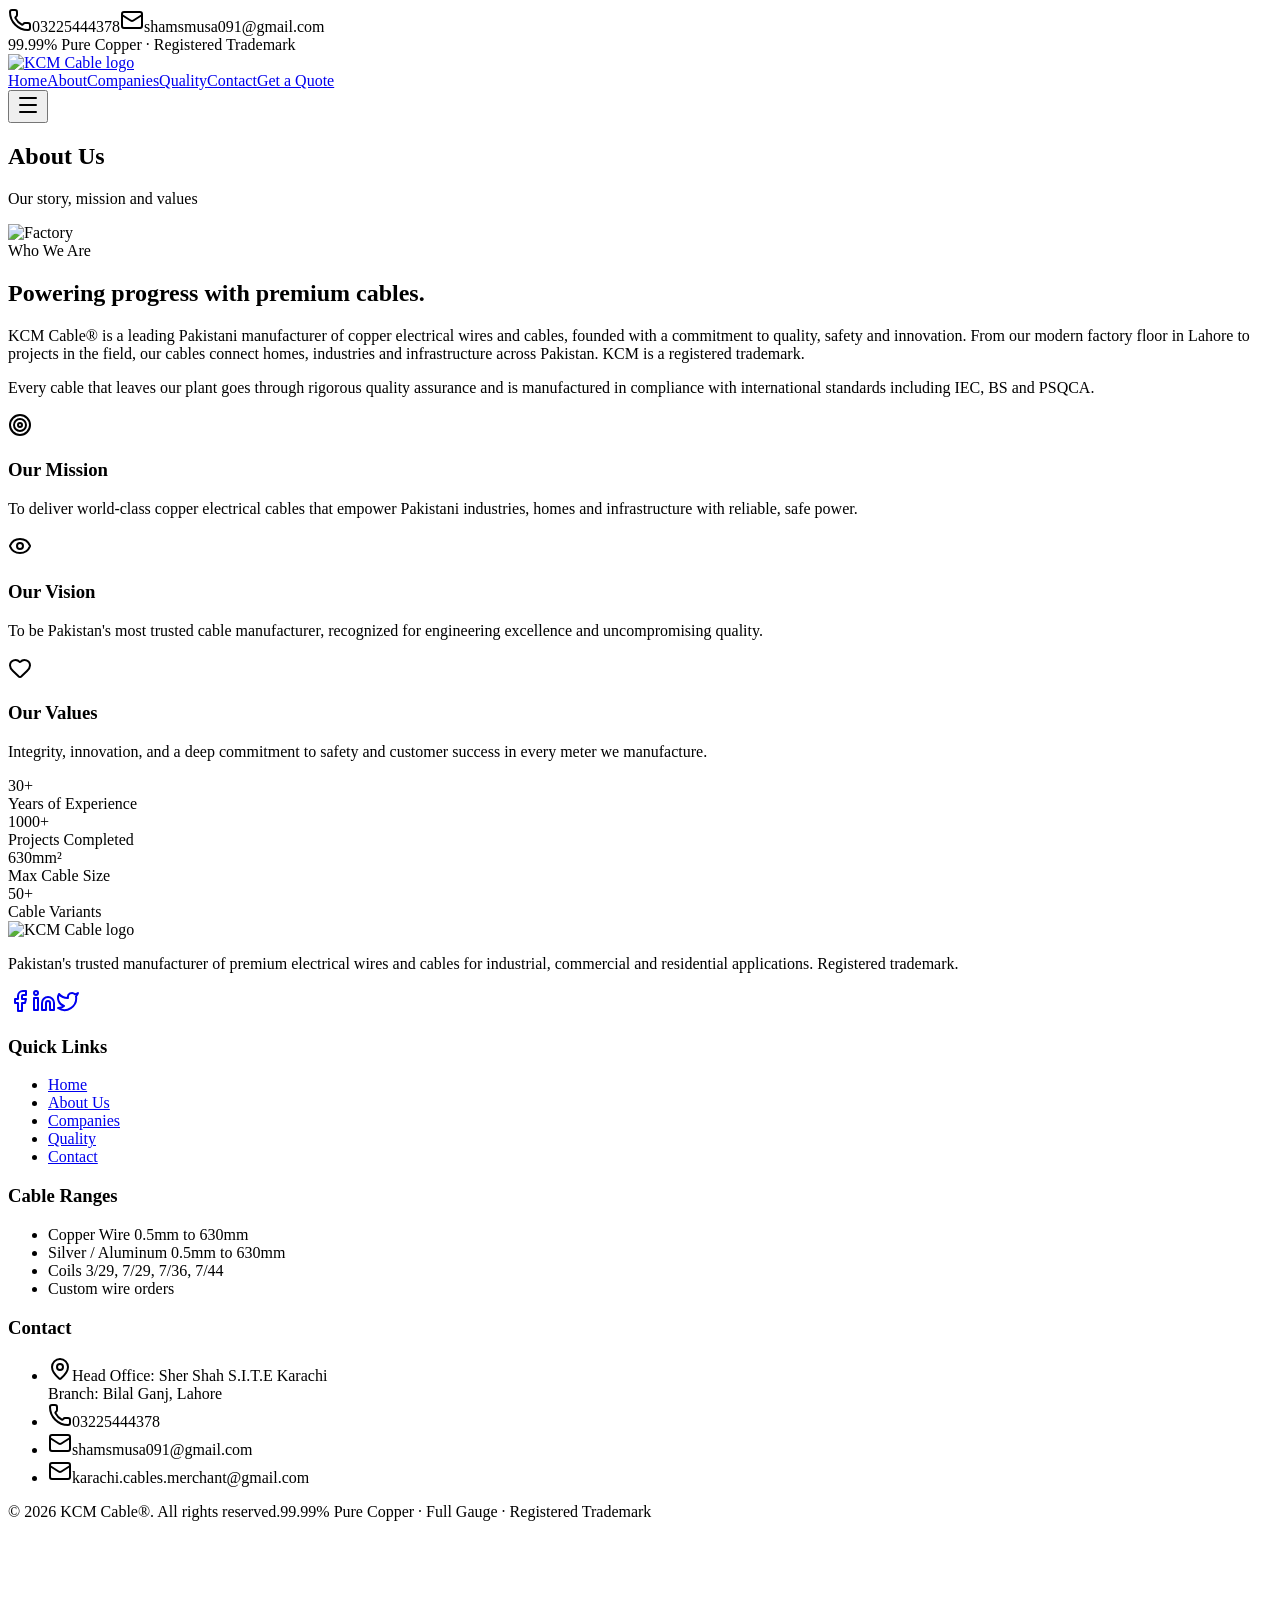
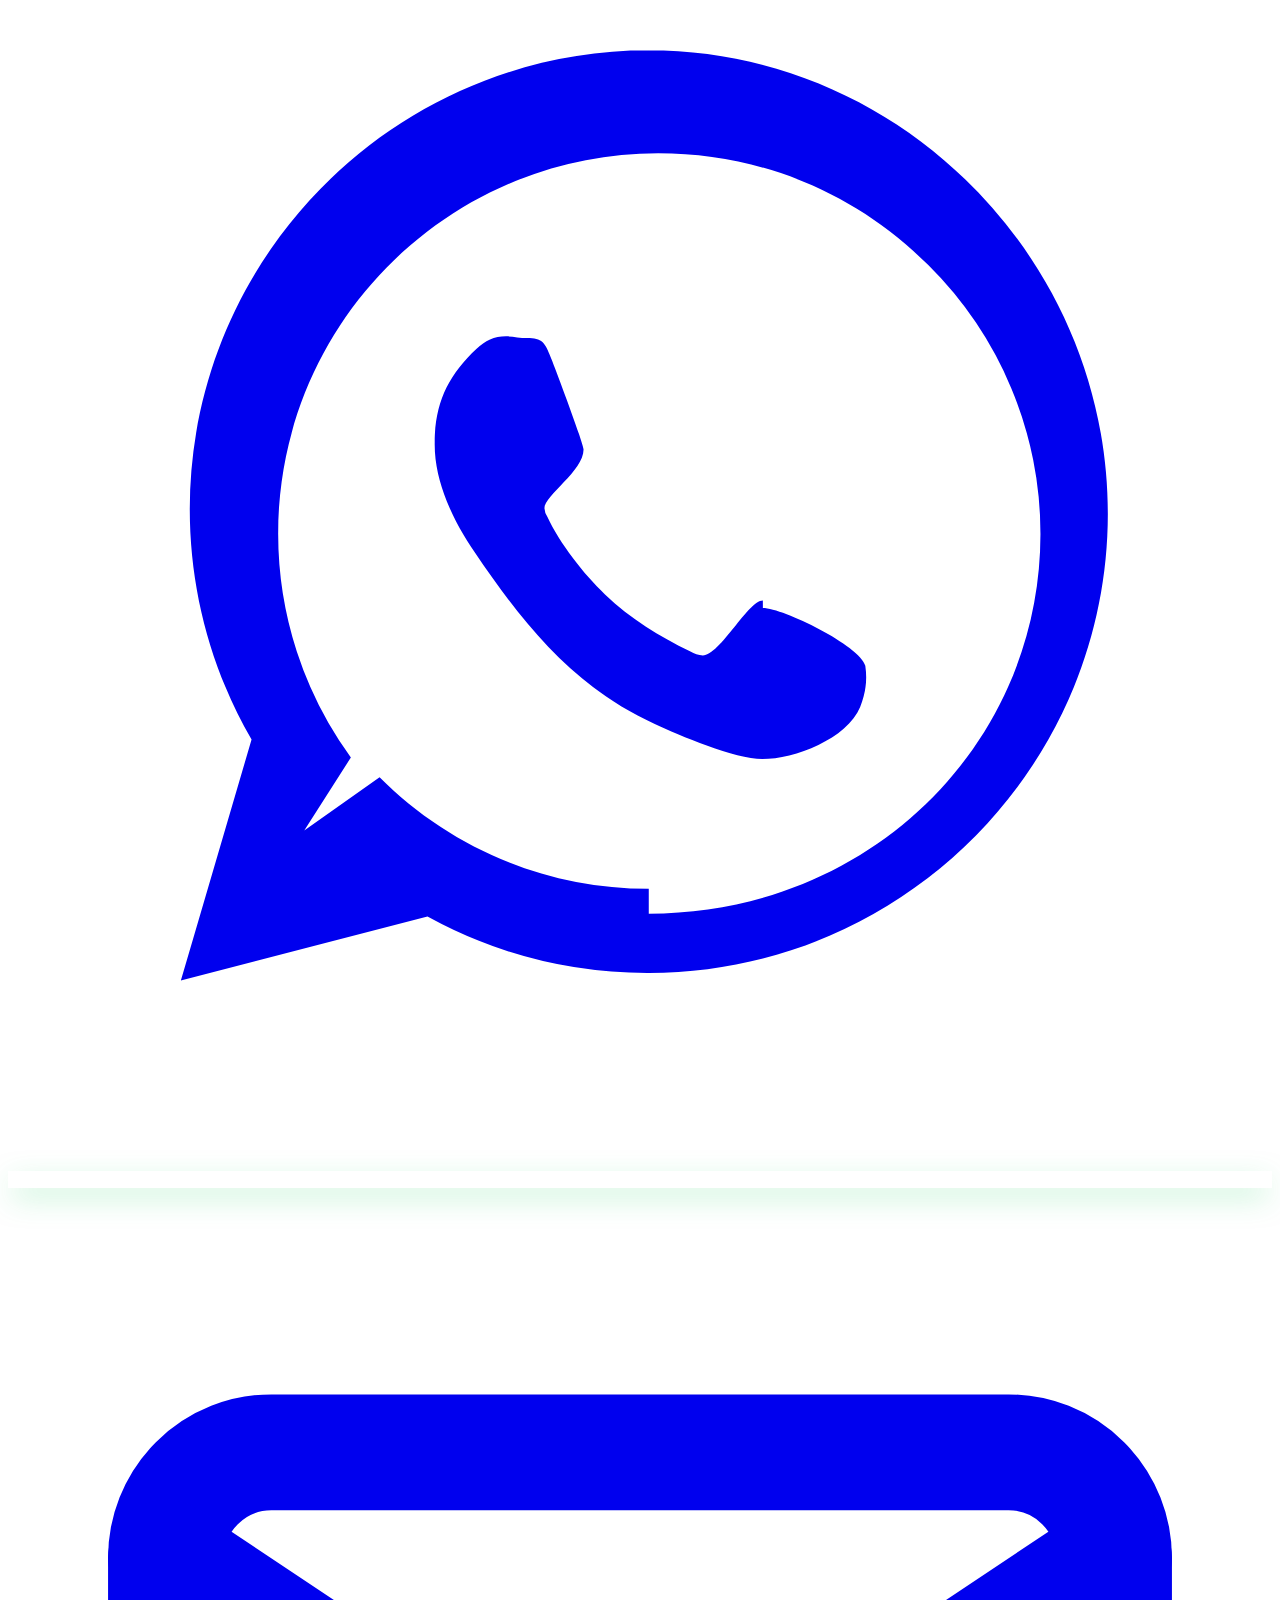
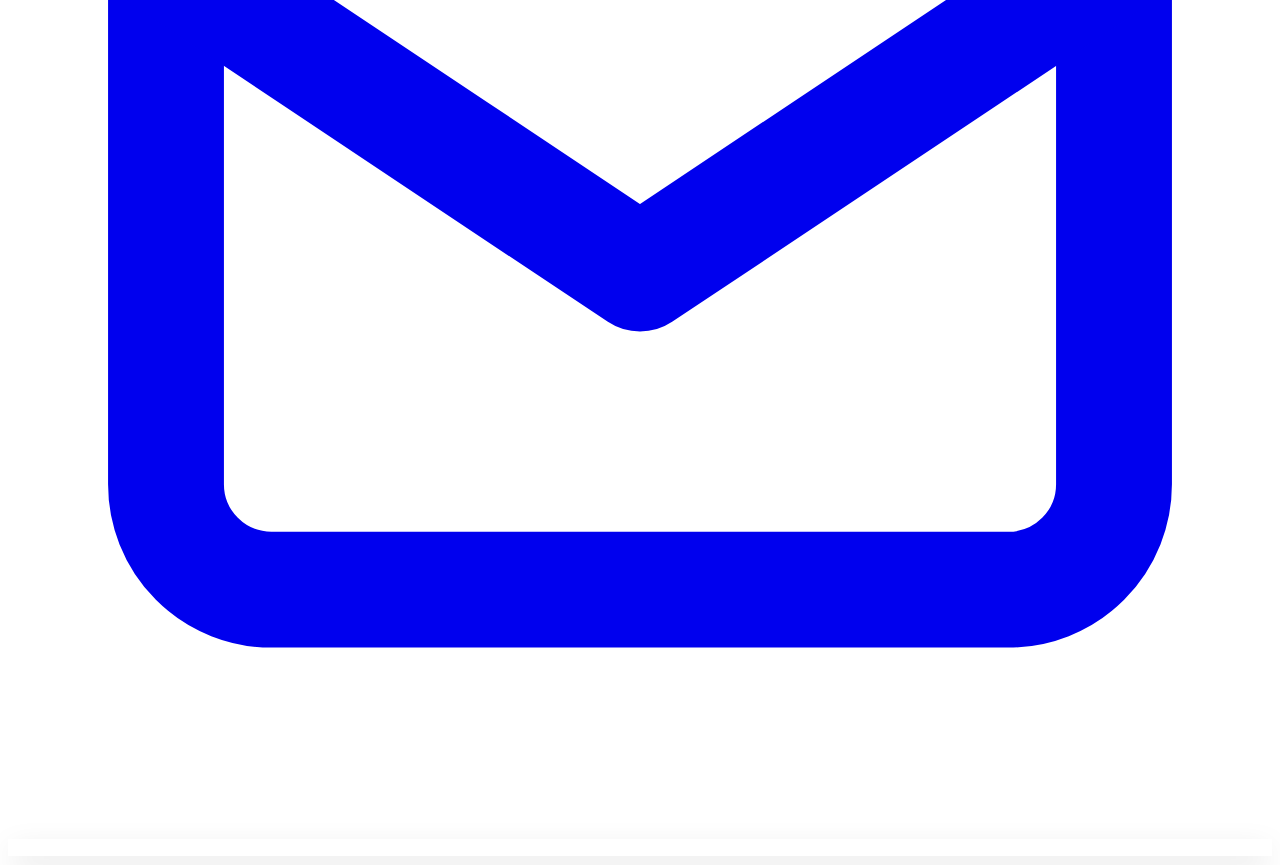
==== commit e3222a6c: "Add files via upload" ====
--- a/about.html
+++ b/about.html
@@ -1,2 +1,2 @@
 <!DOCTYPE html>
-<html lang="en" data-tsd-source="/src/routes/__root.tsx:65:5"><head data-tsd-source="/src/routes/__root.tsx:66:7"><meta charset="utf-8"><meta name="viewport" content="width=device-width, initial-scale=1"><title>About KCM Cable® — Our Story &amp; Mission</title><meta name="author" content="Lovable"><meta name="google-site-verification" content="dXcrU3qrMHnXOo8D0hvcqdh7m6MIV_Lym0tZk9ZbYNw"><meta property="og:type" content="website"><meta name="twitter:card" content="summary"><meta name="twitter:site" content="@Lovable"><meta name="description" content="Learn about KCM Cable® — over two decades manufacturing premium copper wires and cables in Pakistan for industrial, commercial and residential customers."><meta property="og:title" content="About KCM Cable®"><meta property="og:description" content="Over two decades of premium cable manufacturing."><meta property="og:image" content="assets/factory.jpg"><link rel="icon" type="image/png" href="assets/favicon.png"><link rel="stylesheet" href="styles.css"></head><body data-tsd-source="/src/routes/__root.tsx:69:7"><!--$--><div class="min-h-screen bg-background" data-tsd-source="/src/routes/about.tsx:26:5"><header class="sticky top-0 z-50 w-full" data-tsd-source="/src/components/site-header.tsx:18:5"><div class="hidden bg-primary text-primary-foreground md:block" data-tsd-source="/src/components/site-header.tsx:20:7"><div class="mx-auto flex max-w-7xl items-center justify-between px-6 py-2 text-xs" data-tsd-source="/src/components/site-header.tsx:21:9"><div class="flex items-center gap-6" data-tsd-source="/src/components/site-header.tsx:22:11"><span class="flex items-center gap-2" data-tsd-source="/src/components/site-header.tsx:23:13"><svg xmlns="http://www.w3.org/2000/svg" width="24" height="24" viewBox="0 0 24 24" fill="none" stroke="currentColor" stroke-width="2" stroke-linecap="round" stroke-linejoin="round" class="lucide lucide-phone h-3.5 w-3.5 text-accent" aria-hidden="true" data-tsd-source="/src/components/site-header.tsx:24:15"><path d="M13.832 16.568a1 1 0 0 0 1.213-.303l.355-.465A2 2 0 0 1 17 15h3a2 2 0 0 1 2 2v3a2 2 0 0 1-2 2A18 18 0 0 1 2 4a2 2 0 0 1 2-2h3a2 2 0 0 1 2 2v3a2 2 0 0 1-.8 1.6l-.468.351a1 1 0 0 0-.292 1.233 14 14 0 0 0 6.392 6.384"></path></svg>03225444378</span><span class="flex items-center gap-2" data-tsd-source="/src/components/site-header.tsx:27:13"><svg xmlns="http://www.w3.org/2000/svg" width="24" height="24" viewBox="0 0 24 24" fill="none" stroke="currentColor" stroke-width="2" stroke-linecap="round" stroke-linejoin="round" class="lucide lucide-mail h-3.5 w-3.5 text-accent" aria-hidden="true" data-tsd-source="/src/components/site-header.tsx:28:15"><path d="m22 7-8.991 5.727a2 2 0 0 1-2.009 0L2 7"></path><rect x="2" y="4" width="20" height="16" rx="2"></rect></svg>shamsmusa091@gmail.com</span></div><span class="text-primary-foreground/80" data-tsd-source="/src/components/site-header.tsx:32:11">99.99% Pure Copper · Registered Trademark</span></div></div><div class="border-b border-border bg-background/95 backdrop-blur supports-[backdrop-filter]:bg-background/80" data-tsd-source="/src/components/site-header.tsx:39:7"><div class="mx-auto flex max-w-7xl items-center justify-between px-6 py-4" data-tsd-source="/src/components/site-header.tsx:40:9"><a data-tsd-source="/src/components/site-header.tsx:41:11" href="index.html" class="flex items-center gap-3"><div class="flex h-11 w-11 items-center justify-center rounded-md bg-primary text-primary-foreground shadow-md" data-tsd-source="/src/components/site-header.tsx:42:13"><span class="text-lg font-black tracking-tight" data-tsd-source="/src/components/site-header.tsx:43:15">KCM</span></div><div class="leading-tight" data-tsd-source="/src/components/site-header.tsx:45:13"><div class="text-lg font-bold text-foreground" data-tsd-source="/src/components/site-header.tsx:46:15">KCM Cable<sup class="ml-0.5 text-[10px] font-bold text-brand" data-tsd-source="/src/components/site-header.tsx:47:26">®</sup></div><div class="text-[11px] uppercase tracking-widest text-muted-foreground" data-tsd-source="/src/components/site-header.tsx:49:15">Wires &amp; Cables</div></div></a><nav class="hidden items-center gap-8 lg:flex" data-tsd-source="/src/components/site-header.tsx:55:11"><a data-tsd-source="/src/components/site-header.tsx:57:15" href="index.html" class="text-sm font-semibold text-foreground/80 transition-colors hover:text-brand">Home</a><a data-tsd-source="/src/components/site-header.tsx:57:15" class="text-sm font-semibold text-foreground/80 transition-colors hover:text-brand text-brand" href="about.html" data-status="active" aria-current="page">About</a><a data-tsd-source="/src/components/site-header.tsx:57:15" href="quality.html" class="text-sm font-semibold text-foreground/80 transition-colors hover:text-brand">Quality</a><a data-tsd-source="/src/components/site-header.tsx:57:15" href="contact.html" class="text-sm font-semibold text-foreground/80 transition-colors hover:text-brand">Contact</a><a data-tsd-source="/src/components/site-header.tsx:67:13" href="quote.html" class="rounded-md bg-accent px-5 py-2.5 text-sm font-bold text-accent-foreground shadow-sm transition-all hover:brightness-95">Get a Quote</a></nav><button type="button" aria-label="Toggle menu" class="rounded-md p-2 text-foreground lg:hidden" data-tsd-source="/src/components/site-header.tsx:75:11"><svg xmlns="http://www.w3.org/2000/svg" width="24" height="24" viewBox="0 0 24 24" fill="none" stroke="currentColor" stroke-width="2" stroke-linecap="round" stroke-linejoin="round" class="lucide lucide-menu h-6 w-6" aria-hidden="true" data-tsd-source="/src/components/site-header.tsx:81:49"><path d="M4 5h16"></path><path d="M4 12h16"></path><path d="M4 19h16"></path></svg></button></div></div></header><section class="text-primary-foreground" style="background:var(--gradient-hero)" data-tsd-source="/src/routes/about.tsx:87:5"><div class="mx-auto max-w-7xl px-6 py-16 md:py-20" data-tsd-source="/src/routes/about.tsx:91:7"><h1 class="text-4xl font-black md:text-5xl" data-tsd-source="/src/routes/about.tsx:92:9">About Us</h1><p class="mt-3 text-primary-foreground/80" data-tsd-source="/src/routes/about.tsx:93:9">Our story, mission and values</p></div></section><section class="mx-auto max-w-7xl px-6 py-20" data-tsd-source="/src/routes/about.tsx:30:7"><div class="grid items-center gap-12 lg:grid-cols-2" data-tsd-source="/src/routes/about.tsx:31:9"><img src="assets/factory.jpg" alt="Factory" loading="lazy" width="1600" height="900" class="rounded-lg shadow-xl" data-tsd-source="/src/routes/about.tsx:32:11"><div data-tsd-source="/src/routes/about.tsx:40:11"><span class="text-sm font-bold uppercase tracking-widest text-brand" data-tsd-source="/src/routes/about.tsx:41:13">Who We Are</span><h2 class="mt-3 text-3xl font-black text-foreground md:text-4xl" data-tsd-source="/src/routes/about.tsx:44:13">Powering progress with premium cables.</h2><p class="mt-4 text-muted-foreground" data-tsd-source="/src/routes/about.tsx:47:13">KCM Cable® is a leading Pakistani manufacturer of copper electrical wires and cables, founded with a commitment to quality, safety and innovation. From our modern factory floor in Lahore to projects in the field, our cables connect homes, industries and infrastructure across Pakistan. KCM is a registered trademark.</p><p class="mt-4 text-muted-foreground" data-tsd-source="/src/routes/about.tsx:54:13">Every cable that leaves our plant goes through rigorous quality assurance and is manufactured in compliance with international standards including IEC, BS and PSQCA.</p></div></div></section><section class="bg-secondary" data-tsd-source="/src/routes/about.tsx:63:7"><div class="mx-auto grid max-w-7xl gap-6 px-6 py-20 md:grid-cols-3" data-tsd-source="/src/routes/about.tsx:64:9"><div class="rounded-lg border border-border bg-card p-8 shadow-sm" data-tsd-source="/src/routes/about.tsx:101:5"><div class="flex h-14 w-14 items-center justify-center rounded-md bg-brand text-brand-foreground" data-tsd-source="/src/routes/about.tsx:102:7"><svg xmlns="http://www.w3.org/2000/svg" width="24" height="24" viewBox="0 0 24 24" fill="none" stroke="currentColor" stroke-width="2" stroke-linecap="round" stroke-linejoin="round" class="lucide lucide-target h-7 w-7" aria-hidden="true"><circle cx="12" cy="12" r="10"></circle><circle cx="12" cy="12" r="6"></circle><circle cx="12" cy="12" r="2"></circle></svg></div><h3 class="mt-5 text-xl font-bold text-foreground" data-tsd-source="/src/routes/about.tsx:105:7">Our Mission</h3><p class="mt-3 text-sm text-muted-foreground" data-tsd-source="/src/routes/about.tsx:106:7">To deliver world-class copper electrical cables that empower Pakistani industries, homes and infrastructure with reliable, safe power.</p></div><div class="rounded-lg border border-border bg-card p-8 shadow-sm" data-tsd-source="/src/routes/about.tsx:101:5"><div class="flex h-14 w-14 items-center justify-center rounded-md bg-brand text-brand-foreground" data-tsd-source="/src/routes/about.tsx:102:7"><svg xmlns="http://www.w3.org/2000/svg" width="24" height="24" viewBox="0 0 24 24" fill="none" stroke="currentColor" stroke-width="2" stroke-linecap="round" stroke-linejoin="round" class="lucide lucide-eye h-7 w-7" aria-hidden="true"><path d="M2.062 12.348a1 1 0 0 1 0-.696 10.75 10.75 0 0 1 19.876 0 1 1 0 0 1 0 .696 10.75 10.75 0 0 1-19.876 0"></path><circle cx="12" cy="12" r="3"></circle></svg></div><h3 class="mt-5 text-xl font-bold text-foreground" data-tsd-source="/src/routes/about.tsx:105:7">Our Vision</h3><p class="mt-3 text-sm text-muted-foreground" data-tsd-source="/src/routes/about.tsx:106:7">To be Pakistan's most trusted cable manufacturer, recognized for engineering excellence and uncompromising quality.</p></div><div class="rounded-lg border border-border bg-card p-8 shadow-sm" data-tsd-source="/src/routes/about.tsx:101:5"><div class="flex h-14 w-14 items-center justify-center rounded-md bg-brand text-brand-foreground" data-tsd-source="/src/routes/about.tsx:102:7"><svg xmlns="http://www.w3.org/2000/svg" width="24" height="24" viewBox="0 0 24 24" fill="none" stroke="currentColor" stroke-width="2" stroke-linecap="round" stroke-linejoin="round" class="lucide lucide-heart h-7 w-7" aria-hidden="true"><path d="M2 9.5a5.5 5.5 0 0 1 9.591-3.676.56.56 0 0 0 .818 0A5.49 5.49 0 0 1 22 9.5c0 2.29-1.5 4-3 5.5l-5.492 5.313a2 2 0 0 1-3 .019L5 15c-1.5-1.5-3-3.2-3-5.5"></path></svg></div><h3 class="mt-5 text-xl font-bold text-foreground" data-tsd-source="/src/routes/about.tsx:105:7">Our Values</h3><p class="mt-3 text-sm text-muted-foreground" data-tsd-source="/src/routes/about.tsx:106:7">Integrity, innovation, and a deep commitment to safety and customer success in every meter we manufacture.</p></div></div></section><section class="mx-auto max-w-7xl px-6 py-20" data-tsd-source="/src/routes/about.tsx:71:7"><div class="grid gap-8 text-center md:grid-cols-4" data-tsd-source="/src/routes/about.tsx:72:9"><div class="rounded-lg border border-border bg-card p-8" data-tsd-source="/src/routes/about.tsx:113:5"><div class="text-4xl font-black text-brand" data-tsd-source="/src/routes/about.tsx:114:7">20+</div><div class="mt-2 text-sm font-semibold uppercase tracking-wider text-muted-foreground" data-tsd-source="/src/routes/about.tsx:115:7">Years of Experience</div></div><div class="rounded-lg border border-border bg-card p-8" data-tsd-source="/src/routes/about.tsx:113:5"><div class="text-4xl font-black text-brand" data-tsd-source="/src/routes/about.tsx:114:7">1000+</div><div class="mt-2 text-sm font-semibold uppercase tracking-wider text-muted-foreground" data-tsd-source="/src/routes/about.tsx:115:7">Projects Completed</div></div><div class="rounded-lg border border-border bg-card p-8" data-tsd-source="/src/routes/about.tsx:113:5"><div class="text-4xl font-black text-brand" data-tsd-source="/src/routes/about.tsx:114:7">300mm²</div><div class="mt-2 text-sm font-semibold uppercase tracking-wider text-muted-foreground" data-tsd-source="/src/routes/about.tsx:115:7">Max Cable Size</div></div><div class="rounded-lg border border-border bg-card p-8" data-tsd-source="/src/routes/about.tsx:113:5"><div class="text-4xl font-black text-brand" data-tsd-source="/src/routes/about.tsx:114:7">50+</div><div class="mt-2 text-sm font-semibold uppercase tracking-wider text-muted-foreground" data-tsd-source="/src/routes/about.tsx:115:7">Cable Variants</div></div></div></section><footer class="bg-primary text-primary-foreground" data-tsd-source="/src/components/site-footer.tsx:8:5"><div class="mx-auto grid max-w-7xl gap-10 px-6 py-16 md:grid-cols-4" data-tsd-source="/src/components/site-footer.tsx:9:7"><div class="space-y-4" data-tsd-source="/src/components/site-footer.tsx:10:9"><div class="flex items-center gap-3" data-tsd-source="/src/components/site-footer.tsx:11:11"><div class="flex h-11 w-11 items-center justify-center rounded-md bg-accent text-accent-foreground" data-tsd-source="/src/components/site-footer.tsx:12:13"><span class="text-lg font-black" data-tsd-source="/src/components/site-footer.tsx:13:15">KCM</span></div><div data-tsd-source="/src/components/site-footer.tsx:15:13"><div class="text-lg font-bold" data-tsd-source="/src/components/site-footer.tsx:16:15">KCM Cable<sup class="ml-0.5 text-[10px] font-bold text-accent" data-tsd-source="/src/components/site-footer.tsx:17:26">®</sup></div><div class="text-xs uppercase tracking-widest text-primary-foreground/70" data-tsd-source="/src/components/site-footer.tsx:19:15">Wires &amp; Cables</div></div></div><p class="text-sm text-primary-foreground/80" data-tsd-source="/src/components/site-footer.tsx:24:11">Pakistan's trusted manufacturer of premium electrical wires and cables for industrial, commercial and residential applications. Registered trademark.</p><div class="flex gap-3 pt-2" data-tsd-source="/src/components/site-footer.tsx:28:11"><a href="#" aria-label="Facebook" class="rounded-md bg-white/10 p-2 hover:bg-accent hover:text-accent-foreground transition-colors" data-tsd-source="/src/components/site-footer.tsx:29:13"><svg xmlns="http://www.w3.org/2000/svg" width="24" height="24" viewBox="0 0 24 24" fill="none" stroke="currentColor" stroke-width="2" stroke-linecap="round" stroke-linejoin="round" class="lucide lucide-facebook h-4 w-4" aria-hidden="true" data-tsd-source="/src/components/site-footer.tsx:30:15"><path d="M18 2h-3a5 5 0 0 0-5 5v3H7v4h3v8h4v-8h3l1-4h-4V7a1 1 0 0 1 1-1h3z"></path></svg></a><a href="#" aria-label="LinkedIn" class="rounded-md bg-white/10 p-2 hover:bg-accent hover:text-accent-foreground transition-colors" data-tsd-source="/src/components/site-footer.tsx:32:13"><svg xmlns="http://www.w3.org/2000/svg" width="24" height="24" viewBox="0 0 24 24" fill="none" stroke="currentColor" stroke-width="2" stroke-linecap="round" stroke-linejoin="round" class="lucide lucide-linkedin h-4 w-4" aria-hidden="true" data-tsd-source="/src/components/site-footer.tsx:33:15"><path d="M16 8a6 6 0 0 1 6 6v7h-4v-7a2 2 0 0 0-2-2 2 2 0 0 0-2 2v7h-4v-7a6 6 0 0 1 6-6z"></path><rect width="4" height="12" x="2" y="9"></rect><circle cx="4" cy="4" r="2"></circle></svg></a><a href="#" aria-label="Twitter" class="rounded-md bg-white/10 p-2 hover:bg-accent hover:text-accent-foreground transition-colors" data-tsd-source="/src/components/site-footer.tsx:35:13"><svg xmlns="http://www.w3.org/2000/svg" width="24" height="24" viewBox="0 0 24 24" fill="none" stroke="currentColor" stroke-width="2" stroke-linecap="round" stroke-linejoin="round" class="lucide lucide-twitter h-4 w-4" aria-hidden="true" data-tsd-source="/src/components/site-footer.tsx:36:15"><path d="M22 4s-.7 2.1-2 3.4c1.6 10-9.4 17.3-18 11.6 2.2.1 4.4-.6 6-2C3 15.5.5 9.6 3 5c2.2 2.6 5.6 4.1 9 4-.9-4.2 4-6.6 7-3.8 1.1 0 3-1.2 3-1.2z"></path></svg></a></div></div><div data-tsd-source="/src/components/site-footer.tsx:41:9"><h3 class="mb-4 text-sm font-bold uppercase tracking-wider text-accent" data-tsd-source="/src/components/site-footer.tsx:42:11">Quick Links</h3><ul class="space-y-2 text-sm text-primary-foreground/80" data-tsd-source="/src/components/site-footer.tsx:45:11"><li data-tsd-source="/src/components/site-footer.tsx:46:13"><a data-tsd-source="/src/components/site-footer.tsx:46:17" href="index.html" class="hover:text-accent">Home</a></li><li data-tsd-source="/src/components/site-footer.tsx:47:13"><a data-tsd-source="/src/components/site-footer.tsx:47:17" class="hover:text-accent active" href="about.html" data-status="active" aria-current="page">About Us</a></li><li data-tsd-source="/src/components/site-footer.tsx:48:13"><a data-tsd-source="/src/components/site-footer.tsx:48:17" href="quality.html" class="hover:text-accent">Quality</a></li><li data-tsd-source="/src/components/site-footer.tsx:49:13"><a data-tsd-source="/src/components/site-footer.tsx:49:17" href="contact.html" class="hover:text-accent">Contact</a></li></ul></div><div data-tsd-source="/src/components/site-footer.tsx:53:9"><h3 class="mb-4 text-sm font-bold uppercase tracking-wider text-accent" data-tsd-source="/src/components/site-footer.tsx:54:11">Cable Ranges</h3><ul class="space-y-2 text-sm text-primary-foreground/80" data-tsd-source="/src/components/site-footer.tsx:57:11"><li data-tsd-source="/src/components/site-footer.tsx:58:13">Copper Wire 1mm to 300mm</li><li data-tsd-source="/src/components/site-footer.tsx:59:13">Silver / Aluminum 0.25mm to 300mm</li><li data-tsd-source="/src/components/site-footer.tsx:60:13">Coils 3/29, 7/29, 7/36, 7/44</li><li data-tsd-source="/src/components/site-footer.tsx:61:13">Custom wire orders</li></ul></div><div data-tsd-source="/src/components/site-footer.tsx:65:9"><h3 class="mb-4 text-sm font-bold uppercase tracking-wider text-accent" data-tsd-source="/src/components/site-footer.tsx:66:11">Contact</h3><ul class="space-y-3 text-sm text-primary-foreground/80" data-tsd-source="/src/components/site-footer.tsx:69:11"><li class="flex gap-3" data-tsd-source="/src/components/site-footer.tsx:70:13"><svg xmlns="http://www.w3.org/2000/svg" width="24" height="24" viewBox="0 0 24 24" fill="none" stroke="currentColor" stroke-width="2" stroke-linecap="round" stroke-linejoin="round" class="lucide lucide-map-pin h-4 w-4 shrink-0 text-accent" aria-hidden="true" data-tsd-source="/src/components/site-footer.tsx:71:15"><path d="M20 10c0 4.993-5.539 10.193-7.399 11.799a1 1 0 0 1-1.202 0C9.539 20.193 4 14.993 4 10a8 8 0 0 1 16 0"></path><circle cx="12" cy="10" r="3"></circle></svg><span data-tsd-source="/src/components/site-footer.tsx:72:15">Bilal Ganj, Lahore<br data-tsd-source="/src/components/site-footer.tsx:74:45">Sher Shah, Karachi</span></li><li class="flex gap-3" data-tsd-source="/src/components/site-footer.tsx:77:13"><svg xmlns="http://www.w3.org/2000/svg" width="24" height="24" viewBox="0 0 24 24" fill="none" stroke="currentColor" stroke-width="2" stroke-linecap="round" stroke-linejoin="round" class="lucide lucide-phone h-4 w-4 shrink-0 text-accent" aria-hidden="true" data-tsd-source="/src/components/site-footer.tsx:78:15"><path d="M13.832 16.568a1 1 0 0 0 1.213-.303l.355-.465A2 2 0 0 1 17 15h3a2 2 0 0 1 2 2v3a2 2 0 0 1-2 2A18 18 0 0 1 2 4a2 2 0 0 1 2-2h3a2 2 0 0 1 2 2v3a2 2 0 0 1-.8 1.6l-.468.351a1 1 0 0 0-.292 1.233 14 14 0 0 0 6.392 6.384"></path></svg>03225444378</li><li class="flex gap-3" data-tsd-source="/src/components/site-footer.tsx:81:13"><svg xmlns="http://www.w3.org/2000/svg" width="24" height="24" viewBox="0 0 24 24" fill="none" stroke="currentColor" stroke-width="2" stroke-linecap="round" stroke-linejoin="round" class="lucide lucide-mail h-4 w-4 shrink-0 text-accent" aria-hidden="true" data-tsd-source="/src/components/site-footer.tsx:82:15"><path d="m22 7-8.991 5.727a2 2 0 0 1-2.009 0L2 7"></path><rect x="2" y="4" width="20" height="16" rx="2"></rect></svg>shamsmusa091@gmail.com</li></ul></div></div><div class="border-t border-white/10" data-tsd-source="/src/components/site-footer.tsx:89:7"><div class="mx-auto flex max-w-7xl flex-col items-center justify-between gap-2 px-6 py-5 text-xs text-primary-foreground/70 md:flex-row" data-tsd-source="/src/components/site-footer.tsx:90:9"><span data-tsd-source="/src/components/site-footer.tsx:91:11">© <!-- -->2026<!-- --> <!-- -->KCM Cable®<!-- -->. All rights reserved.</span><span data-tsd-source="/src/components/site-footer.tsx:92:11">99.99% Pure Copper · Full Gauge · Registered Trademark</span></div></div></footer></div><!--/$--><div class="fixed bottom-5 right-5 z-50 flex flex-col gap-3" data-tsd-source="/src/components/whatsapp-button.tsx:14:5"><a href="https://wa.me/923225444378?text=Hello%20KCM%20Cable%2C%20I'd%20like%20to%20enquire%20about%20your%20wires." target="_blank" rel="noopener noreferrer" aria-label="Chat on WhatsApp" class="relative flex h-14 w-14 items-center justify-center rounded-full bg-[#25D366] text-white shadow-2xl transition-transform hover:scale-110" style="box-shadow:0 10px 30px -5px rgba(37,211,102,0.6)" data-tsd-source="/src/components/whatsapp-button.tsx:15:7"><svg viewBox="0 0 32 32" class="h-7 w-7" fill="currentColor" aria-hidden="true" data-tsd-source="/src/components/whatsapp-button.tsx:24:9"><path d="M19.11 17.205c-.372 0-1.088 1.39-1.518 1.39a.63.63 0 0 1-.315-.1c-.802-.402-1.504-.817-2.163-1.447-.545-.516-1.146-1.29-1.46-1.963a.426.426 0 0 1-.073-.215c0-.33.99-.945.99-1.49 0-.143-.73-2.09-.832-2.335-.143-.372-.214-.487-.6-.487-.187 0-.36-.043-.53-.043-.302 0-.53.115-.746.315-.688.645-1.032 1.318-1.06 2.264v.114c-.015.99.472 1.977 1.017 2.78 1.23 1.82 2.506 3.41 4.554 4.34.616.287 2.035.888 2.722.888.817 0 2.15-.515 2.478-1.318.13-.33.187-.66.13-1.046-.13-.5-2.078-1.46-2.593-1.46zM16.222 24.5c-2.65 0-5.07-1.073-6.815-2.823L7.5 23.027l1.18-1.85a9.617 9.617 0 0 1-1.84-5.673c0-5.31 4.32-9.626 9.62-9.626 2.586 0 5.013 1.005 6.838 2.832a9.567 9.567 0 0 1 2.84 6.815c-.005 5.31-4.32 9.605-9.916 9.605zm0-21.225c-6.408 0-11.62 5.21-11.62 11.617 0 2.05.54 4.06 1.564 5.83l-1.79 6.103 6.244-1.625a11.55 11.55 0 0 0 5.604 1.43c6.408 0 11.62-5.214 11.62-11.625S22.62 3.275 16.22 3.275z" data-tsd-source="/src/components/whatsapp-button.tsx:25:11"></path></svg><span class="absolute inline-flex h-full w-full animate-ping rounded-full bg-[#25D366] opacity-30" data-tsd-source="/src/components/whatsapp-button.tsx:27:9"></span></a><a href="mailto:shamsmusa091@gmail.com?subject=Enquiry%20%E2%80%94%20KCM%20Cable&amp;body=Hello%20KCM%20Cable%2C%20I'd%20like%20to%20enquire%20about%20your%20wires." aria-label="Email us" class="relative flex h-14 w-14 items-center justify-center rounded-full bg-accent text-accent-foreground shadow-2xl transition-transform hover:scale-110" style="box-shadow:0 10px 30px -5px rgba(0,0,0,0.25)" data-tsd-source="/src/components/whatsapp-button.tsx:29:7"><svg viewBox="0 0 24 24" class="h-7 w-7" fill="none" stroke="currentColor" stroke-width="2.2" stroke-linecap="round" stroke-linejoin="round" aria-hidden="true" data-tsd-source="/src/components/whatsapp-button.tsx:36:9"><rect x="3" y="5" width="18" height="14" rx="2" data-tsd-source="/src/components/whatsapp-button.tsx:37:11"></rect><path d="m3 7 9 6 9-6" data-tsd-source="/src/components/whatsapp-button.tsx:38:11"></path></svg></a></div></body></html>+<html data-tsd-source="/src/routes/__root.tsx:64:5" lang="en"><head data-tsd-source="/src/routes/__root.tsx:65:7"><meta charset="utf-8"/><meta content="width=device-width, initial-scale=1" name="viewport"/><title>About KCM Cable® — Our Story &amp; Mission</title><meta content="Karachi Cable Merchants" name="author"/><meta content="dXcrU3qrMHnXOo8D0hvcqdh7m6MIV_Lym0tZk9ZbYNw" name="google-site-verification"/><meta content="website" property="og:type"/><meta content="summary" name="twitter:card"/><meta content="Learn about KCM Cable® — over three decades manufacturing premium copper wires and cables in Pakistan for industrial, commercial and residential customers." name="description"/><meta content="About KCM Cable®" property="og:title"/><meta content="Over three decades of premium cable manufacturing." property="og:description"/><meta content="/src/assets/factory.jpg" property="og:image"/><link href="/favicon.png" rel="icon" type="image/png"/><link href="styles.css" rel="stylesheet"/><link href="favicon.png" rel="icon"/></head><body data-tsd-source="/src/routes/__root.tsx:68:7"><!--$--><div class="min-h-screen bg-background" data-tsd-source="/src/routes/about.tsx:26:5"><header class="sticky top-0 z-50 w-full" data-tsd-source="/src/components/site-header.tsx:20:5"><div class="hidden bg-primary text-primary-foreground md:block" data-tsd-source="/src/components/site-header.tsx:22:7"><div class="mx-auto flex max-w-7xl items-center justify-between px-6 py-2 text-xs" data-tsd-source="/src/components/site-header.tsx:23:9"><div class="flex items-center gap-6" data-tsd-source="/src/components/site-header.tsx:24:11"><span class="flex items-center gap-2" data-tsd-source="/src/components/site-header.tsx:25:13"><svg aria-hidden="true" class="lucide lucide-phone h-3.5 w-3.5 text-accent" data-tsd-source="/src/components/site-header.tsx:26:15" fill="none" height="24" stroke="currentColor" stroke-linecap="round" stroke-linejoin="round" stroke-width="2" viewbox="0 0 24 24" width="24" xmlns="http://www.w3.org/2000/svg"><path d="M13.832 16.568a1 1 0 0 0 1.213-.303l.355-.465A2 2 0 0 1 17 15h3a2 2 0 0 1 2 2v3a2 2 0 0 1-2 2A18 18 0 0 1 2 4a2 2 0 0 1 2-2h3a2 2 0 0 1 2 2v3a2 2 0 0 1-.8 1.6l-.468.351a1 1 0 0 0-.292 1.233 14 14 0 0 0 6.392 6.384"></path></svg>03225444378</span><span class="flex items-center gap-2" data-tsd-source="/src/components/site-header.tsx:29:13"><svg aria-hidden="true" class="lucide lucide-mail h-3.5 w-3.5 text-accent" data-tsd-source="/src/components/site-header.tsx:30:15" fill="none" height="24" stroke="currentColor" stroke-linecap="round" stroke-linejoin="round" stroke-width="2" viewbox="0 0 24 24" width="24" xmlns="http://www.w3.org/2000/svg"><path d="m22 7-8.991 5.727a2 2 0 0 1-2.009 0L2 7"></path><rect height="16" rx="2" width="20" x="2" y="4"></rect></svg>shamsmusa091@gmail.com</span></div><span class="text-primary-foreground/80" data-tsd-source="/src/components/site-header.tsx:34:11">99.99% Pure Copper · Registered Trademark</span></div></div><div class="border-b border-border bg-background/95 backdrop-blur supports-[backdrop-filter]:bg-background/80" data-tsd-source="/src/components/site-header.tsx:41:7"><div class="mx-auto flex max-w-7xl items-center justify-between px-6 py-4" data-tsd-source="/src/components/site-header.tsx:42:9"><a aria-label="KCM Cable home" class="flex items-center" data-tsd-source="/src/components/site-header.tsx:43:11" href="index.html"><img alt="KCM Cable logo" class="object-contain h-14 w-28 md:h-16 md:w-36" data-tsd-source="/src/components/brand-logo.tsx:10:5" height="78" src="images/1b7a3c1b7e.png" width="180"/></a><nav class="hidden items-center gap-8 lg:flex" data-tsd-source="/src/components/site-header.tsx:47:11"><a class="text-sm font-semibold text-foreground/80 transition-colors hover:text-brand" data-tsd-source="/src/components/site-header.tsx:49:15" href="index.html">Home</a><a aria-current="page" class="text-sm font-semibold text-foreground/80 transition-colors hover:text-brand text-brand" data-status="active" data-tsd-source="/src/components/site-header.tsx:49:15" href="about.html">About</a><a class="text-sm font-semibold text-foreground/80 transition-colors hover:text-brand" data-tsd-source="/src/components/site-header.tsx:49:15" href="companies.html">Companies</a><a class="text-sm font-semibold text-foreground/80 transition-colors hover:text-brand" data-tsd-source="/src/components/site-header.tsx:49:15" href="quality.html">Quality</a><a class="text-sm font-semibold text-foreground/80 transition-colors hover:text-brand" data-tsd-source="/src/components/site-header.tsx:49:15" href="contact.html">Contact</a><a class="rounded-md bg-accent px-5 py-2.5 text-sm font-bold text-accent-foreground shadow-sm transition-all hover:brightness-95" data-tsd-source="/src/components/site-header.tsx:59:13" href="quote.html">Get a Quote</a></nav><button aria-label="Toggle menu" class="rounded-md p-2 text-foreground lg:hidden" data-tsd-source="/src/components/site-header.tsx:67:11" type="button"><svg aria-hidden="true" class="lucide lucide-menu h-6 w-6" data-tsd-source="/src/components/site-header.tsx:73:49" fill="none" height="24" stroke="currentColor" stroke-linecap="round" stroke-linejoin="round" stroke-width="2" viewbox="0 0 24 24" width="24" xmlns="http://www.w3.org/2000/svg"><path d="M4 5h16"></path><path d="M4 12h16"></path><path d="M4 19h16"></path></svg></button></div></div></header><section class="text-primary-foreground" data-tsd-source="/src/routes/about.tsx:87:5" style="background:var(--gradient-hero)"><div class="mx-auto max-w-7xl px-6 py-16 md:py-20" data-tsd-source="/src/routes/about.tsx:91:7"><h1 class="text-4xl font-black md:text-5xl" data-tsd-source="/src/routes/about.tsx:92:9">About Us</h1><p class="mt-3 text-primary-foreground/80" data-tsd-source="/src/routes/about.tsx:93:9">Our story, mission and values</p></div></section><section class="mx-auto max-w-7xl px-6 py-20" data-tsd-source="/src/routes/about.tsx:30:7"><div class="grid items-center gap-12 lg:grid-cols-2" data-tsd-source="/src/routes/about.tsx:31:9"><img alt="Factory" class="rounded-lg shadow-xl" data-tsd-source="/src/routes/about.tsx:32:11" height="900" loading="lazy" src="images/7d56c7059f.jpg" width="1600"/><div data-tsd-source="/src/routes/about.tsx:40:11"><span class="text-sm font-bold uppercase tracking-widest text-brand" data-tsd-source="/src/routes/about.tsx:41:13">Who We Are</span><h2 class="mt-3 text-3xl font-black text-foreground md:text-4xl" data-tsd-source="/src/routes/about.tsx:44:13">Powering progress with premium cables.</h2><p class="mt-4 text-muted-foreground" data-tsd-source="/src/routes/about.tsx:47:13">KCM Cable® is a leading Pakistani manufacturer of copper electrical wires and cables, founded with a commitment to quality, safety and innovation. From our modern factory floor in Lahore to projects in the field, our cables connect homes, industries and infrastructure across Pakistan. KCM is a registered trademark.</p><p class="mt-4 text-muted-foreground" data-tsd-source="/src/routes/about.tsx:54:13">Every cable that leaves our plant goes through rigorous quality assurance and is manufactured in compliance with international standards including IEC, BS and PSQCA.</p></div></div></section><section class="bg-secondary" data-tsd-source="/src/routes/about.tsx:63:7"><div class="mx-auto grid max-w-7xl gap-6 px-6 py-20 md:grid-cols-3" data-tsd-source="/src/routes/about.tsx:64:9"><div class="rounded-lg border border-border bg-card p-8 shadow-sm" data-tsd-source="/src/routes/about.tsx:101:5"><div class="flex h-14 w-14 items-center justify-center rounded-md bg-brand text-brand-foreground" data-tsd-source="/src/routes/about.tsx:102:7"><svg aria-hidden="true" class="lucide lucide-target h-7 w-7" fill="none" height="24" stroke="currentColor" stroke-linecap="round" stroke-linejoin="round" stroke-width="2" viewbox="0 0 24 24" width="24" xmlns="http://www.w3.org/2000/svg"><circle cx="12" cy="12" r="10"></circle><circle cx="12" cy="12" r="6"></circle><circle cx="12" cy="12" r="2"></circle></svg></div><h3 class="mt-5 text-xl font-bold text-foreground" data-tsd-source="/src/routes/about.tsx:105:7">Our Mission</h3><p class="mt-3 text-sm text-muted-foreground" data-tsd-source="/src/routes/about.tsx:106:7">To deliver world-class copper electrical cables that empower Pakistani industries, homes and infrastructure with reliable, safe power.</p></div><div class="rounded-lg border border-border bg-card p-8 shadow-sm" data-tsd-source="/src/routes/about.tsx:101:5"><div class="flex h-14 w-14 items-center justify-center rounded-md bg-brand text-brand-foreground" data-tsd-source="/src/routes/about.tsx:102:7"><svg aria-hidden="true" class="lucide lucide-eye h-7 w-7" fill="none" height="24" stroke="currentColor" stroke-linecap="round" stroke-linejoin="round" stroke-width="2" viewbox="0 0 24 24" width="24" xmlns="http://www.w3.org/2000/svg"><path d="M2.062 12.348a1 1 0 0 1 0-.696 10.75 10.75 0 0 1 19.876 0 1 1 0 0 1 0 .696 10.75 10.75 0 0 1-19.876 0"></path><circle cx="12" cy="12" r="3"></circle></svg></div><h3 class="mt-5 text-xl font-bold text-foreground" data-tsd-source="/src/routes/about.tsx:105:7">Our Vision</h3><p class="mt-3 text-sm text-muted-foreground" data-tsd-source="/src/routes/about.tsx:106:7">To be Pakistan's most trusted cable manufacturer, recognized for engineering excellence and uncompromising quality.</p></div><div class="rounded-lg border border-border bg-card p-8 shadow-sm" data-tsd-source="/src/routes/about.tsx:101:5"><div class="flex h-14 w-14 items-center justify-center rounded-md bg-brand text-brand-foreground" data-tsd-source="/src/routes/about.tsx:102:7"><svg aria-hidden="true" class="lucide lucide-heart h-7 w-7" fill="none" height="24" stroke="currentColor" stroke-linecap="round" stroke-linejoin="round" stroke-width="2" viewbox="0 0 24 24" width="24" xmlns="http://www.w3.org/2000/svg"><path d="M2 9.5a5.5 5.5 0 0 1 9.591-3.676.56.56 0 0 0 .818 0A5.49 5.49 0 0 1 22 9.5c0 2.29-1.5 4-3 5.5l-5.492 5.313a2 2 0 0 1-3 .019L5 15c-1.5-1.5-3-3.2-3-5.5"></path></svg></div><h3 class="mt-5 text-xl font-bold text-foreground" data-tsd-source="/src/routes/about.tsx:105:7">Our Values</h3><p class="mt-3 text-sm text-muted-foreground" data-tsd-source="/src/routes/about.tsx:106:7">Integrity, innovation, and a deep commitment to safety and customer success in every meter we manufacture.</p></div></div></section><section class="mx-auto max-w-7xl px-6 py-20" data-tsd-source="/src/routes/about.tsx:71:7"><div class="grid gap-8 text-center md:grid-cols-4" data-tsd-source="/src/routes/about.tsx:72:9"><div class="rounded-lg border border-border bg-card p-8" data-tsd-source="/src/routes/about.tsx:113:5"><div class="text-4xl font-black text-brand" data-tsd-source="/src/routes/about.tsx:114:7">30+</div><div class="mt-2 text-sm font-semibold uppercase tracking-wider text-muted-foreground" data-tsd-source="/src/routes/about.tsx:115:7">Years of Experience</div></div><div class="rounded-lg border border-border bg-card p-8" data-tsd-source="/src/routes/about.tsx:113:5"><div class="text-4xl font-black text-brand" data-tsd-source="/src/routes/about.tsx:114:7">1000+</div><div class="mt-2 text-sm font-semibold uppercase tracking-wider text-muted-foreground" data-tsd-source="/src/routes/about.tsx:115:7">Projects Completed</div></div><div class="rounded-lg border border-border bg-card p-8" data-tsd-source="/src/routes/about.tsx:113:5"><div class="text-4xl font-black text-brand" data-tsd-source="/src/routes/about.tsx:114:7">630mm²</div><div class="mt-2 text-sm font-semibold uppercase tracking-wider text-muted-foreground" data-tsd-source="/src/routes/about.tsx:115:7">Max Cable Size</div></div><div class="rounded-lg border border-border bg-card p-8" data-tsd-source="/src/routes/about.tsx:113:5"><div class="text-4xl font-black text-brand" data-tsd-source="/src/routes/about.tsx:114:7">50+</div><div class="mt-2 text-sm font-semibold uppercase tracking-wider text-muted-foreground" data-tsd-source="/src/routes/about.tsx:115:7">Cable Variants</div></div></div></section><footer class="bg-primary text-primary-foreground" data-tsd-source="/src/components/site-footer.tsx:9:5"><div class="mx-auto grid max-w-7xl gap-10 px-6 py-16 md:grid-cols-4" data-tsd-source="/src/components/site-footer.tsx:10:7"><div class="space-y-4" data-tsd-source="/src/components/site-footer.tsx:11:9"><div class="flex items-center gap-3" data-tsd-source="/src/components/site-footer.tsx:12:11"><img alt="KCM Cable logo" class="object-contain h-20 w-44" data-tsd-source="/src/components/brand-logo.tsx:10:5" height="78" src="images/1b7a3c1b7e.png" width="180"/></div><p class="text-sm text-primary-foreground/80" data-tsd-source="/src/components/site-footer.tsx:15:11">Pakistan's trusted manufacturer of premium electrical wires and cables for industrial, commercial and residential applications. Registered trademark.</p><div class="flex gap-3 pt-2" data-tsd-source="/src/components/site-footer.tsx:19:11"><a aria-label="Facebook" class="rounded-md bg-white/10 p-2 hover:bg-accent hover:text-accent-foreground transition-colors" data-tsd-source="/src/components/site-footer.tsx:20:13" href="#"><svg aria-hidden="true" class="lucide lucide-facebook h-4 w-4" data-tsd-source="/src/components/site-footer.tsx:21:15" fill="none" height="24" stroke="currentColor" stroke-linecap="round" stroke-linejoin="round" stroke-width="2" viewbox="0 0 24 24" width="24" xmlns="http://www.w3.org/2000/svg"><path d="M18 2h-3a5 5 0 0 0-5 5v3H7v4h3v8h4v-8h3l1-4h-4V7a1 1 0 0 1 1-1h3z"></path></svg></a><a aria-label="LinkedIn" class="rounded-md bg-white/10 p-2 hover:bg-accent hover:text-accent-foreground transition-colors" data-tsd-source="/src/components/site-footer.tsx:23:13" href="#"><svg aria-hidden="true" class="lucide lucide-linkedin h-4 w-4" data-tsd-source="/src/components/site-footer.tsx:24:15" fill="none" height="24" stroke="currentColor" stroke-linecap="round" stroke-linejoin="round" stroke-width="2" viewbox="0 0 24 24" width="24" xmlns="http://www.w3.org/2000/svg"><path d="M16 8a6 6 0 0 1 6 6v7h-4v-7a2 2 0 0 0-2-2 2 2 0 0 0-2 2v7h-4v-7a6 6 0 0 1 6-6z"></path><rect height="12" width="4" x="2" y="9"></rect><circle cx="4" cy="4" r="2"></circle></svg></a><a aria-label="Twitter" class="rounded-md bg-white/10 p-2 hover:bg-accent hover:text-accent-foreground transition-colors" data-tsd-source="/src/components/site-footer.tsx:26:13" href="#"><svg aria-hidden="true" class="lucide lucide-twitter h-4 w-4" data-tsd-source="/src/components/site-footer.tsx:27:15" fill="none" height="24" stroke="currentColor" stroke-linecap="round" stroke-linejoin="round" stroke-width="2" viewbox="0 0 24 24" width="24" xmlns="http://www.w3.org/2000/svg"><path d="M22 4s-.7 2.1-2 3.4c1.6 10-9.4 17.3-18 11.6 2.2.1 4.4-.6 6-2C3 15.5.5 9.6 3 5c2.2 2.6 5.6 4.1 9 4-.9-4.2 4-6.6 7-3.8 1.1 0 3-1.2 3-1.2z"></path></svg></a></div></div><div data-tsd-source="/src/components/site-footer.tsx:32:9"><h3 class="mb-4 text-sm font-bold uppercase tracking-wider text-accent" data-tsd-source="/src/components/site-footer.tsx:33:11">Quick Links</h3><ul class="space-y-2 text-sm text-primary-foreground/80" data-tsd-source="/src/components/site-footer.tsx:36:11"><li data-tsd-source="/src/components/site-footer.tsx:37:13"><a class="hover:text-accent" data-tsd-source="/src/components/site-footer.tsx:37:17" href="index.html">Home</a></li><li data-tsd-source="/src/components/site-footer.tsx:38:13"><a aria-current="page" class="hover:text-accent active" data-status="active" data-tsd-source="/src/components/site-footer.tsx:38:17" href="about.html">About Us</a></li><li data-tsd-source="/src/components/site-footer.tsx:39:13"><a class="hover:text-accent" data-tsd-source="/src/components/site-footer.tsx:39:17" href="companies.html">Companies</a></li><li data-tsd-source="/src/components/site-footer.tsx:40:13"><a class="hover:text-accent" data-tsd-source="/src/components/site-footer.tsx:40:17" href="quality.html">Quality</a></li><li data-tsd-source="/src/components/site-footer.tsx:41:13"><a class="hover:text-accent" data-tsd-source="/src/components/site-footer.tsx:41:17" href="contact.html">Contact</a></li></ul></div><div data-tsd-source="/src/components/site-footer.tsx:45:9"><h3 class="mb-4 text-sm font-bold uppercase tracking-wider text-accent" data-tsd-source="/src/components/site-footer.tsx:46:11">Cable Ranges</h3><ul class="space-y-2 text-sm text-primary-foreground/80" data-tsd-source="/src/components/site-footer.tsx:49:11"><li data-tsd-source="/src/components/site-footer.tsx:50:13">Copper Wire 0.5mm to 630mm</li><li data-tsd-source="/src/components/site-footer.tsx:51:13">Silver / Aluminum 0.5mm to 630mm</li><li data-tsd-source="/src/components/site-footer.tsx:52:13">Coils 3/29, 7/29, 7/36, 7/44</li><li data-tsd-source="/src/components/site-footer.tsx:53:13">Custom wire orders</li></ul></div><div data-tsd-source="/src/components/site-footer.tsx:57:9"><h3 class="mb-4 text-sm font-bold uppercase tracking-wider text-accent" data-tsd-source="/src/components/site-footer.tsx:58:11">Contact</h3><ul class="space-y-3 text-sm text-primary-foreground/80" data-tsd-source="/src/components/site-footer.tsx:61:11"><li class="flex gap-3" data-tsd-source="/src/components/site-footer.tsx:62:13"><svg aria-hidden="true" class="lucide lucide-map-pin h-4 w-4 shrink-0 text-accent" data-tsd-source="/src/components/site-footer.tsx:63:15" fill="none" height="24" stroke="currentColor" stroke-linecap="round" stroke-linejoin="round" stroke-width="2" viewbox="0 0 24 24" width="24" xmlns="http://www.w3.org/2000/svg"><path d="M20 10c0 4.993-5.539 10.193-7.399 11.799a1 1 0 0 1-1.202 0C9.539 20.193 4 14.993 4 10a8 8 0 0 1 16 0"></path><circle cx="12" cy="10" r="3"></circle></svg><span data-tsd-source="/src/components/site-footer.tsx:64:15">Head Office: <!-- -->Sher Shah S.I.T.E Karachi<br data-tsd-source="/src/components/site-footer.tsx:66:46"/>Branch: <!-- -->Bilal Ganj, Lahore</span></li><li class="flex gap-3" data-tsd-source="/src/components/site-footer.tsx:69:13"><svg aria-hidden="true" class="lucide lucide-phone h-4 w-4 shrink-0 text-accent" data-tsd-source="/src/components/site-footer.tsx:70:15" fill="none" height="24" stroke="currentColor" stroke-linecap="round" stroke-linejoin="round" stroke-width="2" viewbox="0 0 24 24" width="24" xmlns="http://www.w3.org/2000/svg"><path d="M13.832 16.568a1 1 0 0 0 1.213-.303l.355-.465A2 2 0 0 1 17 15h3a2 2 0 0 1 2 2v3a2 2 0 0 1-2 2A18 18 0 0 1 2 4a2 2 0 0 1 2-2h3a2 2 0 0 1 2 2v3a2 2 0 0 1-.8 1.6l-.468.351a1 1 0 0 0-.292 1.233 14 14 0 0 0 6.392 6.384"></path></svg>03225444378</li><li class="flex gap-3" data-tsd-source="/src/components/site-footer.tsx:73:13"><svg aria-hidden="true" class="lucide lucide-mail h-4 w-4 shrink-0 text-accent" data-tsd-source="/src/components/site-footer.tsx:74:15" fill="none" height="24" stroke="currentColor" stroke-linecap="round" stroke-linejoin="round" stroke-width="2" viewbox="0 0 24 24" width="24" xmlns="http://www.w3.org/2000/svg"><path d="m22 7-8.991 5.727a2 2 0 0 1-2.009 0L2 7"></path><rect height="16" rx="2" width="20" x="2" y="4"></rect></svg>shamsmusa091@gmail.com</li><li class="flex gap-3" data-tsd-source="/src/components/site-footer.tsx:78:16"><svg aria-hidden="true" class="lucide lucide-mail h-4 w-4 shrink-0 text-accent" data-tsd-source="/src/components/site-footer.tsx:79:18" fill="none" height="24" stroke="currentColor" stroke-linecap="round" stroke-linejoin="round" stroke-width="2" viewbox="0 0 24 24" width="24" xmlns="http://www.w3.org/2000/svg"><path d="m22 7-8.991 5.727a2 2 0 0 1-2.009 0L2 7"></path><rect height="16" rx="2" width="20" x="2" y="4"></rect></svg>karachi.cables.merchant@gmail.com</li></ul></div></div><div class="border-t border-white/10" data-tsd-source="/src/components/site-footer.tsx:87:7"><div class="mx-auto flex max-w-7xl flex-col items-center justify-between gap-2 px-6 py-5 text-xs text-primary-foreground/70 md:flex-row" data-tsd-source="/src/components/site-footer.tsx:88:9"><span data-tsd-source="/src/components/site-footer.tsx:89:11">© <!-- -->2026<!-- --> <!-- -->KCM Cable®<!-- -->. All rights reserved.</span><span data-tsd-source="/src/components/site-footer.tsx:90:11">99.99% Pure Copper · Full Gauge · Registered Trademark</span></div></div></footer></div><!--/$--><div class="fixed bottom-5 right-5 z-50 flex flex-col gap-3" data-tsd-source="/src/components/whatsapp-button.tsx:14:5"><a aria-label="Chat on WhatsApp" class="relative flex h-14 w-14 items-center justify-center rounded-full bg-[#25D366] text-white shadow-2xl transition-transform hover:scale-110" data-tsd-source="/src/components/whatsapp-button.tsx:15:7" href="https://wa.me/923225444378?text=Hello%20KCM%20Cable%2C%20I'd%20like%20to%20enquire%20about%20your%20wires." rel="noopener noreferrer" style="box-shadow:0 10px 30px -5px rgba(37,211,102,0.6)" target="_blank"><svg aria-hidden="true" class="h-7 w-7" data-tsd-source="/src/components/whatsapp-button.tsx:24:9" fill="currentColor" viewbox="0 0 32 32"><path d="M19.11 17.205c-.372 0-1.088 1.39-1.518 1.39a.63.63 0 0 1-.315-.1c-.802-.402-1.504-.817-2.163-1.447-.545-.516-1.146-1.29-1.46-1.963a.426.426 0 0 1-.073-.215c0-.33.99-.945.99-1.49 0-.143-.73-2.09-.832-2.335-.143-.372-.214-.487-.6-.487-.187 0-.36-.043-.53-.043-.302 0-.53.115-.746.315-.688.645-1.032 1.318-1.06 2.264v.114c-.015.99.472 1.977 1.017 2.78 1.23 1.82 2.506 3.41 4.554 4.34.616.287 2.035.888 2.722.888.817 0 2.15-.515 2.478-1.318.13-.33.187-.66.13-1.046-.13-.5-2.078-1.46-2.593-1.46zM16.222 24.5c-2.65 0-5.07-1.073-6.815-2.823L7.5 23.027l1.18-1.85a9.617 9.617 0 0 1-1.84-5.673c0-5.31 4.32-9.626 9.62-9.626 2.586 0 5.013 1.005 6.838 2.832a9.567 9.567 0 0 1 2.84 6.815c-.005 5.31-4.32 9.605-9.916 9.605zm0-21.225c-6.408 0-11.62 5.21-11.62 11.617 0 2.05.54 4.06 1.564 5.83l-1.79 6.103 6.244-1.625a11.55 11.55 0 0 0 5.604 1.43c6.408 0 11.62-5.214 11.62-11.625S22.62 3.275 16.22 3.275z" data-tsd-source="/src/components/whatsapp-button.tsx:25:11"></path></svg><span class="absolute inline-flex h-full w-full animate-ping rounded-full bg-[#25D366] opacity-30" data-tsd-source="/src/components/whatsapp-button.tsx:27:9"></span></a><a aria-label="Email us" class="relative flex h-14 w-14 items-center justify-center rounded-full bg-accent text-accent-foreground shadow-2xl transition-transform hover:scale-110" data-tsd-source="/src/components/whatsapp-button.tsx:29:7" href="mailto:shamsmusa091@gmail.com?subject=Enquiry%20%E2%80%94%20KCM%20Cable&amp;body=Hello%20KCM%20Cable%2C%20I'd%20like%20to%20enquire%20about%20your%20wires." style="box-shadow:0 10px 30px -5px rgba(0,0,0,0.25)"><svg aria-hidden="true" class="h-7 w-7" data-tsd-source="/src/components/whatsapp-button.tsx:36:9" fill="none" stroke="currentColor" stroke-linecap="round" stroke-linejoin="round" stroke-width="2.2" viewbox="0 0 24 24"><rect data-tsd-source="/src/components/whatsapp-button.tsx:37:11" height="14" rx="2" width="18" x="3" y="5"></rect><path d="m3 7 9 6 9-6" data-tsd-source="/src/components/whatsapp-button.tsx:38:11"></path></svg></a></div><script src="script.js"></script></body></html>
